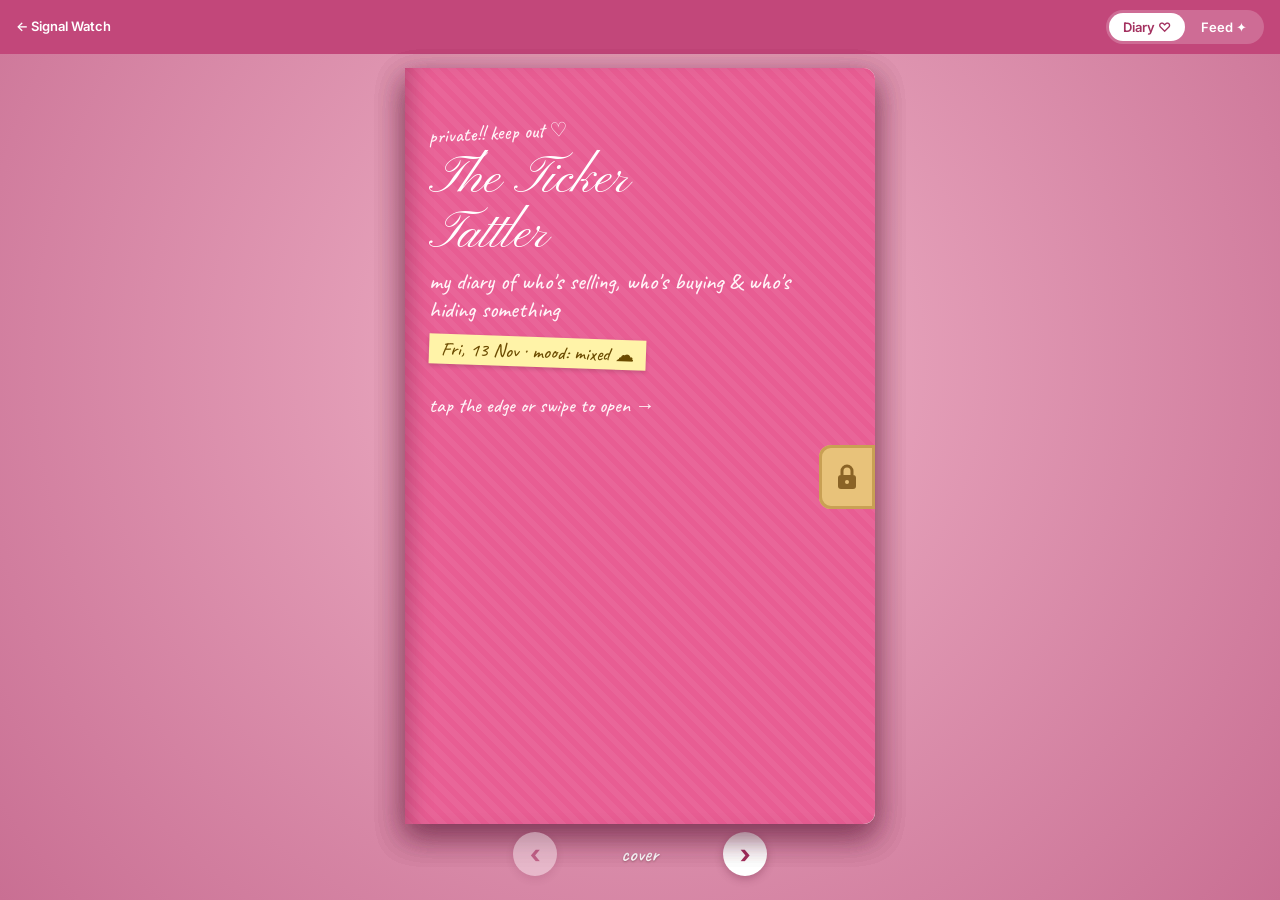
==== site/tattler/index.html @ 0bc77186 "Ticker Tattler: world news written plainly and respectfully Wars, conflicts and sanctions no longer " ====
<!doctype html>
<html lang="en">
<head>
<meta charset="utf-8">
<meta name="viewport" content="width=device-width, initial-scale=1">
<title>The Ticker Tattler</title>
<meta name="description" content="Market gossip from Signal Watch: insider trades, surprise moves and world news, built on real data.">
<link rel="preconnect" href="https://fonts.googleapis.com">
<link rel="preconnect" href="https://fonts.gstatic.com" crossorigin>
<link href="https://fonts.googleapis.com/css2?family=Caveat:wght@500;700&family=Pinyon+Script&family=Playfair+Display:ital,wght@0,600;0,800;1,500&family=Inter:wght@400;500;600;700&display=swap" rel="stylesheet">
<link rel="stylesheet" href="tattler.css">
</head>
<body class="diary">
<div class="page">
  <div class="bar">
    <a class="back" href="../">&larr; Signal Watch</a>
    <div class="look" role="group" aria-label="Choose a look">
      <button type="button" data-look="diary">Diary &#9825;</button>
      <button type="button" data-look="feed">Feed &#10022;</button>
    </div>
  </div>

<div class="stage" id="stage" aria-live="polite"><div class="book" id="book"></div></div>
<div class="measure" id="measure" aria-hidden="true"></div>
<div class="flow" id="flow">
  <section class="pg pg-cover">
  <header class="cover">
    <div class="lock d-only" aria-hidden="true"><svg width="24" height="28" viewBox="0 0 24 28"><rect x="3" y="12" width="18" height="14" rx="3" fill="#8a6326"/><path d="M7 12V8a5 5 0 0 1 10 0v4" fill="none" stroke="#8a6326" stroke-width="3"/><circle cx="12" cy="19" r="2" fill="#e8c27a"/></svg></div>
    <p class="kicker"><span class="d-only">private!! keep out &#9825;</span><span class="f-only" id="blast">Blast</span></p>
    <h1>The Ticker <br class="d-only">Tattler</h1>
    <p class="tag"><span class="d-only">my diary of who's selling, who's buying &amp; who's hiding something</span><span class="f-only">Who's selling, who's buying, and who's hiding something.</span></p>
    <p class="datesticker d-only" id="datesticker"></p>
    <p class="openhint d-only">tap the edge or swipe to open &rarr;</p>
  </header>
  </section>
  <section class="pg">
  <p class="loading" id="loading">Getting the gossip&hellip;</p>

  <section class="mood" id="mood" hidden></section>
  <article class="alert" id="alert" hidden></article>
  </section>
  <section class="pg">
  <h2><span class="d-only">Spotted &#9986;</span><span class="f-only">Spotted</span></h2>
  <p class="sub">Insider trades from SEC Form 4 filings</p>
  <div id="spotted" data-split></div>
  </section>
  <section class="pg">
  <h2><span class="d-only">My verdicts &#9825;</span><span class="f-only">Who's in, who's out</span></h2>
  <section class="inout" id="inout"></section>
  </section>
  <section class="pg">
  <h2><span class="d-only" id="worst-h">Worst night</span><span class="f-only">Worst night</span></h2>
  <section class="worst" id="worst"></section>
  <h2><span class="d-only">Best &amp; worst dressed &#10024;</span><span class="f-only">Best &amp; worst dressed</span></h2>
  <section class="dressed" id="dressed"></section>
  </section>
  <section class="pg">
  <h2><span class="d-only">World news &#127757;</span><span class="f-only">World news</span></h2>
  <div class="abroad" id="abroad" data-split></div>
  </section>
  <section class="pg pg-end">
  <footer>
    <p class="bye"><span class="d-only">lock it up, stay liquid &#9825;</span><span class="f-only">Until next time, stay liquid.</span></p>
    <p class="sig">&mdash; T.T.</p>
    <p class="fine">The gossip is for fun. The data is real and updates every 30 minutes in market hours. Insiders are named by role only, and nothing here says anyone broke the law. Not financial advice. <span id="updated"></span></p>
    <p class="fine"><a href="../">See the full data on Signal Watch</a></p>
  </footer>
  </section>
</div>
<nav class="pager d-only" aria-label="Diary pages"><button type="button" id="prev" aria-label="Previous page">&lsaquo;</button><span id="pnum"></span><button type="button" id="next" aria-label="Next page">&rsaquo;</button></nav>
</div>
<script src="book.js"></script>
<script src="tattler.js"></script>
</body>
</html>
---- site/tattler/tattler.css ----
/* The Ticker Tattler: two looks on one page. body.diary = pink scrapbook diary, body.feed = black and gold gossip feed. */
*{box-sizing:border-box}
html{-webkit-text-size-adjust:100%}
body{margin:0;font-family:Inter,system-ui,sans-serif;font-size:15px;line-height:1.5}
.page{max-width:560px;margin:0 auto;padding-bottom:36px;min-height:100vh;overflow-x:hidden}
.d-only,.f-only{display:none !important}
body.diary .d-only,body.feed .f-only{display:revert !important}
[hidden]{display:none !important}
p{margin:0}
.loading{text-align:center;padding:30px 16px}

/* top bar */
.bar{display:flex;justify-content:space-between;align-items:center;gap:12px;padding:10px 16px}
.back{font-size:13px;font-weight:600;text-decoration:none}
.look{display:flex;gap:2px;padding:3px;border-radius:999px}
.look button{border:0;border-radius:999px;padding:6px 14px;font:600 13px Inter,system-ui,sans-serif;cursor:pointer;background:none}

/* ============ FEED (black and gold) ============ */
body.feed{background:#000;color:#f3ece0}
body.feed .page{background:#0b0a0a}
body.feed a{color:#e9c46a}
body.feed a:hover{color:#f6dd9a}
body.feed .bar{border-bottom:1px solid #2c261c}
body.feed .look{background:#17130d;border:1px solid #3a3020}
body.feed .look button{color:#c9a54a}
body.feed .look button.on{background:#e9c46a;color:#0b0a0a}
body.feed .cover{padding:26px 22px 18px;text-align:center;border-bottom:1px solid #3a3020}
body.feed .kicker{font-size:11px;letter-spacing:.32em;text-transform:uppercase;color:#c9a54a}
body.feed h1{margin:6px 0 0;font:400 54px/1.05 'Pinyon Script',cursive;color:#e9c46a}
body.feed .tag{margin-top:8px;font:italic 500 15px 'Playfair Display',serif;color:#d9cfbf}
body.feed .mood{margin:18px 16px 0;padding:16px 18px;border-radius:18px;background:#17130d;border:1px solid #3a3020;display:flex;gap:14px;align-items:center}
body.feed .mood .lbl{font-size:11px;letter-spacing:.2em;text-transform:uppercase;color:#c9a54a}
body.feed .mood .big{margin-top:2px;font:600 20px 'Playfair Display',serif}
body.feed .mood .txt{margin-top:2px;font-size:13px;color:#cfc6b6}
body.feed .alert{margin:18px 16px 0;padding:18px;border-radius:18px;background:#2a0d14;border:2px solid #ff7aa2}
body.feed .alert .lbl{display:flex;align-items:center;gap:8px;font-size:12px;font-weight:700;letter-spacing:.24em;color:#ff7aa2}
body.feed .alert h3{margin:8px 0 6px;font:800 23px/1.2 'Playfair Display',serif}
body.feed .alert .txt{color:#f0dfe3}
body.feed .alert .btn{display:inline-block;margin-top:12px;padding:10px 16px;border-radius:999px;background:#ff7aa2;color:#2a0d14;font-weight:700;font-size:14px;text-decoration:none}
body.feed h2{margin:30px 22px 10px;font:400 40px/1.1 'Pinyon Script',cursive;color:#e9c46a}
body.feed .sub{margin:-6px 22px 10px;font-size:12px;color:#a99f8e}
body.feed .clip{display:flex;flex-direction:column;margin:0 16px 12px;padding:16px 18px;border-radius:16px;background:#141210;border:1px solid #2c261c}
body.feed .clip .meta{order:3;margin-top:10px;font-size:12px;color:#a99f8e}
body.feed .clip .lead{margin-bottom:6px}
body.feed .clip .sp{color:#ff7aa2}
body.feed .clip .note{color:#cfc6b6}
body.feed .tape,body.feed .badge{display:none}
body.feed .inout{margin:0 16px;display:grid;grid-template-columns:repeat(2,minmax(0,1fr));gap:10px}
body.feed .col{padding:14px;border-radius:16px}
body.feed .col.in{background:#10180f;border:1px solid #2d4a2a}
body.feed .col.out{background:#1c0f12;border:1px solid #4d2a31}
body.feed .col .lbl{margin-bottom:8px;font-size:12px;font-weight:700;letter-spacing:.2em}
body.feed .col.in .lbl{color:#8fd18a}
body.feed .col.out .lbl{color:#ff9fb2}
body.feed .col ul{list-style:none;margin:0;padding:0}
body.feed .col li{margin-bottom:6px;font:600 17px/1.3 'Playfair Display',serif}
body.feed .col .cap{margin-top:8px;font-size:12px}
body.feed .col.in .cap{color:#b8c9b4}
body.feed .col.out .cap{color:#d9b8bf}
body.feed .worst{margin:0 16px;padding:16px 18px;border-radius:16px;background:#141210;border:1px solid #2c261c;display:flex;gap:16px;align-items:center}
body.feed .polaroid{flex:none;width:110px;padding:0;border-radius:10px;overflow:hidden}
body.feed .polaroid figcaption{display:none}
body.feed .worst .big{font:600 18px/1.3 'Playfair Display',serif}
body.feed .worst .txt{margin-top:6px;font-size:13px;color:#cfc6b6}
body.feed .abroad .note2{margin:0 16px 12px;padding:16px 18px;border-radius:16px;background:#141210;border:1px solid #2c261c}
body.feed .note2 h3{margin:0 0 6px;font:600 18px/1.3 'Playfair Display',serif}
body.feed .note2 p{color:#cfc6b6}
body.feed .dressed{margin:0 16px;padding:4px 18px;border-radius:16px;background:#141210;border:1px solid #2c261c}
body.feed .dressed .row{display:flex;justify-content:space-between;gap:12px;padding:12px 0;border-bottom:1px solid #2c261c}
body.feed .dressed .row:last-child{border-bottom:0}
body.feed .up{color:#8fd18a}
body.feed .down{color:#ff9fb2}
body.feed footer{padding:34px 22px 10px;text-align:center}
body.feed .bye{font:400 30px 'Pinyon Script',cursive;color:#e9c46a}
body.feed .sig{margin-top:6px;font-size:12px;letter-spacing:.3em;color:#c9a54a}
body.feed .fine{margin-top:14px;font-size:11px;color:#8f8676}

/* ============ DIARY (pink scrapbook) ============ */
body.diary{background:#e9a9bf;color:#3b2230}
body.diary .page{background:#f7c6d6 radial-gradient(#f2adc4 1.2px,transparent 1.4px) 0 0/14px 14px}
body.diary a{color:#a3305f}
body.diary .bar{background:#c2477a}
body.diary .back{color:#fff}
body.diary .look{background:rgba(255,255,255,.2)}
body.diary .look button{color:#fff}
body.diary .look button.on{background:#fff;color:#a3305f}
body.diary .cover{position:relative;padding:30px 82px 30px 24px;background:#e85d93;border-bottom:6px solid #c2477a;box-shadow:inset 0 -10px 30px rgba(0,0,0,.12)}
body.diary .lock{position:absolute;right:0;top:64px;width:56px;height:64px;background:#e8c27a;border-radius:12px 0 0 12px;box-shadow:inset 0 0 0 3px #c9a054;align-items:center;justify-content:center}
body.diary .lock:not([hidden]){display:flex !important}
body.diary .kicker{font:500 20px Caveat,cursive;color:#fff3f7;transform:rotate(-3deg);transform-origin:left}
body.diary h1{margin:4px 0 0;font:400 52px/1.05 'Pinyon Script',cursive;color:#fff}
body.diary .tag{margin-top:6px;font:500 23px/1.2 Caveat,cursive;color:#fff3f7}
body.diary .datesticker{margin-top:14px;display:inline-block !important;padding:3px 12px;background:#fff3a8;color:#6b4b00;font:500 19px Caveat,cursive;transform:rotate(2deg);box-shadow:0 2px 4px rgba(0,0,0,.15)}
body.diary .loading{font:500 22px Caveat,cursive}
body.diary .mood{position:relative;margin:22px 16px 0;padding:20px 20px 18px 46px;background:#fffaf4 repeating-linear-gradient(#fffaf4 0 29px,#cfe3f5 29px 30px);border-radius:4px;box-shadow:0 4px 12px rgba(120,40,70,.18);font:500 22px/30px Caveat,cursive}
body.diary .mood::before{content:"";position:absolute;left:32px;top:0;bottom:0;width:2px;background:#f39bb8}
body.diary .mood .dear{font-size:26px;font-weight:700;color:#c2477a}
body.diary .mood .hl{color:#c2477a}
body.diary .alert{position:relative;margin:30px 22px 0 18px;padding:22px 18px 16px;background:#fff;transform:rotate(1deg);box-shadow:0 5px 12px rgba(80,20,40,.2);font-family:Georgia,serif}
body.diary .alert .lbl{position:absolute;top:-14px;right:14px;padding:2px 10px;border:3px solid #d1203f;color:#d1203f;background:#fff;font:700 16px/1.2 Inter,sans-serif;letter-spacing:.18em;transform:rotate(6deg)}
body.diary .alert .lbl svg{display:none}
body.diary .alert h3{margin:0 0 6px;font:700 20px/1.25 Georgia,serif}
body.diary .alert .txt{font-size:15px;line-height:1.45}
body.diary .alert .btn{display:inline-block;margin-top:10px;font:700 21px Caveat,cursive;color:#c2477a}
body.diary h2{margin:38px 22px 8px;font:700 38px/1.1 Caveat,cursive;color:#a3305f;transform:rotate(-1.5deg);transform-origin:left}
body.diary .sub{margin:-4px 22px 16px;font:500 19px Caveat,cursive;color:#7a4a5e}
body.diary .clip{position:relative;margin:0 24px 28px 18px;padding:18px 18px 14px;background:#fff;box-shadow:0 5px 12px rgba(80,20,40,.2);font-family:Georgia,serif;transform:rotate(-1.4deg)}
body.diary .clip:nth-child(2n){margin:0 16px 28px 28px;background:#fffbe6;transform:rotate(1.3deg)}
body.diary .clip:nth-child(3n){transform:rotate(-.6deg)}
body.diary .tape{position:absolute;top:-12px;left:38%;width:84px;height:24px;background:rgba(255,226,140,.75);transform:rotate(-4deg)}
body.diary .clip:nth-child(2n) .tape{left:auto;right:22px;background:rgba(170,220,240,.8);transform:rotate(6deg)}
body.diary .clip:nth-child(3n) .tape{left:18px;background:rgba(255,170,200,.75);transform:rotate(-8deg)}
body.diary .clip .meta{margin-bottom:6px;font:11px Inter,sans-serif;letter-spacing:.2em;color:#999;text-transform:uppercase}
body.diary .clip .meta a{letter-spacing:.05em;text-transform:none}
body.diary .clip .lead{font-size:16px;line-height:1.4}
body.diary .clip .sp{display:none}
body.diary .clip .note{margin-top:10px;font:500 21px/1.15 Caveat,cursive;color:#c2477a}
body.diary .badge{position:absolute;right:-12px;bottom:-16px;width:60px;height:60px;border-radius:50%;background:#ffd84d;display:flex;align-items:center;justify-content:center;transform:rotate(12deg);font:700 17px/1 Caveat,cursive;color:#6b4b00;text-align:center;box-shadow:0 3px 6px rgba(0,0,0,.2)}
body.diary .inout{margin:0 16px;padding:18px 18px 10px;background:#fffaf4;border-radius:4px;box-shadow:0 4px 12px rgba(120,40,70,.18)}
body.diary .col .lbl{margin-bottom:8px;font:700 24px Caveat,cursive}
body.diary .col.in .lbl{color:#2f7a3a}
body.diary .col.out .lbl{color:#b0284f}
body.diary .col ul{list-style:none;margin:0 0 16px;padding:0;display:flex;flex-wrap:wrap;gap:10px}
body.diary .col li{padding:5px 12px;border-radius:999px;font:500 21px/1.2 Caveat,cursive;transform:rotate(-1.5deg)}
body.diary .col li:nth-child(2n){transform:rotate(1.5deg)}
body.diary .col.in li{background:#d9f2d2}
body.diary .col.out li{background:#ffd5df;text-decoration:line-through;text-decoration-color:#b0284f}
body.diary .col .cap{display:none}
body.diary .inout::after{content:"(based on the 1-month pullback rule, not my feelings)";display:block;margin-bottom:6px;font:500 18px Caveat,cursive;color:#7a4a5e}
body.diary .worst{position:relative;margin:0 16px;padding:20px 18px 22px;background:#fff;border-radius:4px;box-shadow:0 4px 12px rgba(120,40,70,.18);display:flex;gap:14px;align-items:flex-start}
body.diary .polaroid{flex:none;width:112px;margin:0;padding:8px 8px 4px;background:#fff;box-shadow:0 3px 8px rgba(0,0,0,.2);transform:rotate(-4deg)}
body.diary .polaroid figcaption{margin-top:2px;font:500 16px Caveat,cursive;text-align:center}
body.diary .worst .big{font:500 23px/1.2 Caveat,cursive}
body.diary .worst .txt{margin-top:8px;font:500 20px/1.2 Caveat,cursive;color:#7a4a5e}
body.diary .worst::after{content:"";position:absolute;right:12px;bottom:-14px;width:40px;height:40px;background:url("data:image/svg+xml,%3Csvg xmlns='http://www.w3.org/2000/svg' viewBox='0 0 24 24'%3E%3Cpath d='M12 21s-7-4.4-9.3-9A5.3 5.3 0 0 1 12 6a5.3 5.3 0 0 1 9.3 6c-2.3 4.6-9.3 9-9.3 9z' fill='%23ff7aa2' stroke='%23c2477a' stroke-width='1.2'/%3E%3Cpath d='M12 7l-1.5 4 2.5 1.5-2 4' fill='none' stroke='%23fff' stroke-width='1.4'/%3E%3C/svg%3E") center/contain no-repeat}
body.diary .abroad{margin:0 16px;display:grid;grid-template-columns:repeat(2,minmax(0,1fr));gap:14px}
body.diary .note2{padding:14px;background:#fff3a8;box-shadow:0 4px 8px rgba(0,0,0,.15);font:500 19px/1.2 Caveat,cursive;transform:rotate(-2deg)}
body.diary .note2:nth-child(2n){background:#c9ecff;transform:rotate(2deg)}
body.diary .note2:nth-child(3n){background:#ffd5e4;transform:rotate(1deg)}
body.diary .note2 h3{margin:0 0 4px;font:700 21px/1.15 Caveat,cursive;color:#a3305f}
body.diary .dressed{margin:0 16px;padding:8px 18px;background:#fffaf4 repeating-linear-gradient(#fffaf4 0 39px,#cfe3f5 39px 40px);border-radius:4px;box-shadow:0 4px 12px rgba(120,40,70,.18);font:500 21px/40px Caveat,cursive}
body.diary .dressed .row{display:flex;justify-content:space-between;gap:12px}
body.diary .up{color:#2f7a3a}
body.diary .down{color:#b0284f}
body.diary footer{margin:46px 22px 0;text-align:center}
body.diary .bye{font:700 30px Caveat,cursive;color:#a3305f;transform:rotate(-2deg)}
body.diary .sig{margin-top:2px;font:500 22px Caveat,cursive;color:#a3305f}
body.diary .fine{margin-top:14px;font-size:11px;color:#7a4a5e}

@media (min-width:600px){
  body.feed .page{border-left:1px solid #2c261c;border-right:1px solid #2c261c}
  body.diary .page{box-shadow:0 0 40px rgba(120,40,70,.25)}
}
@media (max-width:360px){
  body.diary .abroad{grid-template-columns:1fr}
  body.feed h1,body.diary h1{font-size:44px}
}

/* ============ DIARY BOOK (page turning) ============ */
.stage{display:none}
body.feed .pager{display:none !important}
body.diary{overflow:hidden;background:#d98aa8 radial-gradient(circle at 50% 40%,#f0b3c8,#c96f93)}
body.diary .page{max-width:none;min-height:0;height:100vh;height:100svh;padding:0;display:flex;flex-direction:column;background:none;box-shadow:none}
body.diary .flow{display:none}
body.diary .stage{display:block;position:relative;flex:none;width:var(--pw);height:var(--ph);margin:14px auto 0;overflow:hidden;border-radius:4px 14px 14px 4px;box-shadow:0 18px 40px rgba(90,20,50,.35)}
body.diary.spread .stage{width:calc(var(--pw) * 2);overflow:visible;border-radius:6px;box-shadow:none}
body.diary .book{position:absolute;top:0;left:calc(var(--pw) * -1);width:calc(var(--pw) * 2);height:100%;perspective:2400px}
body.diary.spread .book{left:0}
body.diary.spread:not(.book-open) .book{transform:translateX(calc(var(--pw) * -.5));transition:transform .8s}
body.diary.spread.book-open .book{transform:none;transition:transform .8s}
body.diary .leaf{position:absolute;top:0;left:50%;width:50%;height:100%;transform-origin:left center;transform-style:preserve-3d;transition:transform .8s cubic-bezier(.33,.08,.2,1)}
body.diary .leaf.flipped{transform:rotateY(-180deg)}
body.diary .face{position:absolute;inset:0;overflow:hidden;-webkit-backface-visibility:hidden;backface-visibility:hidden;background:#f7c6d6 radial-gradient(#f2adc4 1.2px,transparent 1.4px) 0 0/14px 14px;scrollbar-width:thin}
body.diary .face.f-front{border-radius:0 12px 12px 0;box-shadow:inset 18px 0 22px -14px rgba(90,20,50,.35)}
body.diary .face.f-back{transform:rotateY(180deg);border-radius:12px 0 0 12px;box-shadow:inset -18px 0 22px -14px rgba(90,20,50,.35)}
body.diary.spread .face{box-shadow:inset 18px 0 22px -14px rgba(90,20,50,.35),0 12px 30px rgba(90,20,50,.25)}
body.diary.spread .face.f-back{box-shadow:inset -18px 0 22px -14px rgba(90,20,50,.35),0 12px 30px rgba(90,20,50,.25)}
body.diary .face.blank,body.diary .face.cover-face{background:#e85d93 repeating-linear-gradient(45deg,rgba(255,255,255,.05) 0 6px,transparent 6px 12px)}
body.diary .leaf.turning .face{box-shadow:0 0 30px rgba(60,10,30,.35)}
body.diary .face.f-front::after{content:"";position:absolute;right:0;bottom:0;width:34px;height:34px;background:linear-gradient(135deg,transparent 50%,rgba(0,0,0,.08) 50%,#fff 62%,#f3d3df);border-top-left-radius:6px;pointer-events:none}
body.diary .face.cover-face::after,body.diary .face.blank::after{display:none}
body.diary .pg{position:relative;min-height:100%;padding-bottom:44px}
body.diary .pgnum{position:absolute;bottom:10px;left:0;right:0;text-align:center;font:500 18px Caveat,cursive;color:#a3305f;pointer-events:none}
body.diary .pg-cover{display:flex;flex-direction:column}
body.diary .pg-cover .cover{flex:1;border-bottom:0;box-shadow:none;background:none;padding-top:56px}
body.diary .pg-cover .lock{top:auto;bottom:38%}
body.diary .openhint{margin-top:26px;font:500 20px Caveat,cursive;color:#fff3f7;animation:nudge 1.6s ease-in-out infinite}
@keyframes nudge{50%{transform:translateX(6px)}}
body.diary .pg-end{display:flex;align-items:center}
body.diary .pg-end footer{margin:0 22px;width:100%}
body.diary .pager{display:flex !important;align-items:center;justify-content:center;gap:18px;padding:8px 0 10px}
body.diary .pager span{min-width:130px;text-align:center;font:600 21px Caveat,cursive;color:#fff;text-shadow:0 1px 2px rgba(90,20,50,.4)}
body.diary .pager button{width:44px;height:44px;border-radius:50%;border:0;background:#fff;color:#a3305f;font:700 26px/1 Inter,sans-serif;cursor:pointer;box-shadow:0 3px 8px rgba(90,20,50,.3)}
body.diary .pager button:disabled{opacity:.4;cursor:default}
body.diary .mood{margin-top:26px}
@media (prefers-reduced-motion:reduce){body.diary .leaf,body.diary .book{transition:none !important}body.diary .openhint{animation:none}}

/* ============ company logos ============ */
.lg{display:inline-block;width:20px;height:20px;border-radius:5px;object-fit:contain;vertical-align:-4px;background:#fff}
.lg-txt{display:inline-flex;align-items:center;justify-content:center;font:700 8px Inter,sans-serif;color:#a3305f;overflow:hidden}
.stick{position:absolute;width:52px;height:52px;padding:8px;border-radius:14px;background:#fff;box-shadow:0 3px 8px rgba(0,0,0,.22);z-index:2}
.stick .lg{width:100%;height:100%;border-radius:0}
.stick .lg-txt{font-size:11px}
body.feed .stick{position:static;display:inline-block;width:auto;height:auto;padding:0;box-shadow:none;background:none;vertical-align:middle;margin-right:6px}
body.feed .stick .lg{width:22px;height:22px;border-radius:6px}
body.diary .clip .stick{top:-18px;right:-10px;transform:rotate(8deg)}
body.diary .clip:nth-child(2n) .stick{right:auto;left:-12px;transform:rotate(-7deg)}
body.diary .clip .tape{z-index:3}
body.diary .alert .stick{top:-20px;left:-10px;transform:rotate(-8deg)}
body.diary .alert h3{margin-top:10px}
body.feed .clip .stick{display:none}
body.diary .polaroid{position:relative}
body.diary .polaroid .stick{width:46px;height:46px;padding:6px;right:-14px;top:-16px;transform:rotate(10deg)}
body.feed .polaroid .stick{display:none}
.col li .lg,.dressed .lg,.note2 .lg{width:18px;height:18px;margin-right:5px;vertical-align:-3px}
.note2 .logos{margin-top:8px;display:flex;gap:6px}
.note2 .logos .lg{width:24px;height:24px;margin:0;box-shadow:0 1px 3px rgba(0,0,0,.2)}
body.diary .clip .meta .lg,body.diary .clip .meta .lg-txt{display:none}
body.feed .pgnum{display:none}
.measure{display:none}
body.diary .measure{display:block;position:absolute;left:-9999px;top:0;width:var(--pw);height:var(--ph);visibility:hidden;pointer-events:none}
body.diary .measure .pg{min-height:0}
body.diary .cont{margin:16px 22px 22px;font:500 20px Caveat,cursive;color:#7a4a5e}
body.diary:not(.spread) .abroad{grid-template-columns:1fr}
.note2 .tickers{margin-top:8px;display:flex;gap:6px;flex-wrap:wrap}
.note2 .tickers span{padding:1px 8px;border-radius:999px;font:700 11px Inter,sans-serif;letter-spacing:.06em}
body.diary .note2 .tickers span{background:rgba(255,255,255,.7);color:#7a4a5e}
body.feed .note2 .tickers span{background:#241f18;color:#c9a54a}
body.diary .note2,body.diary .note2:nth-child(2n),body.diary .note2:nth-child(3n){background:#fffaf4;transform:none}
body.diary .note2 h3{color:#3b2230}
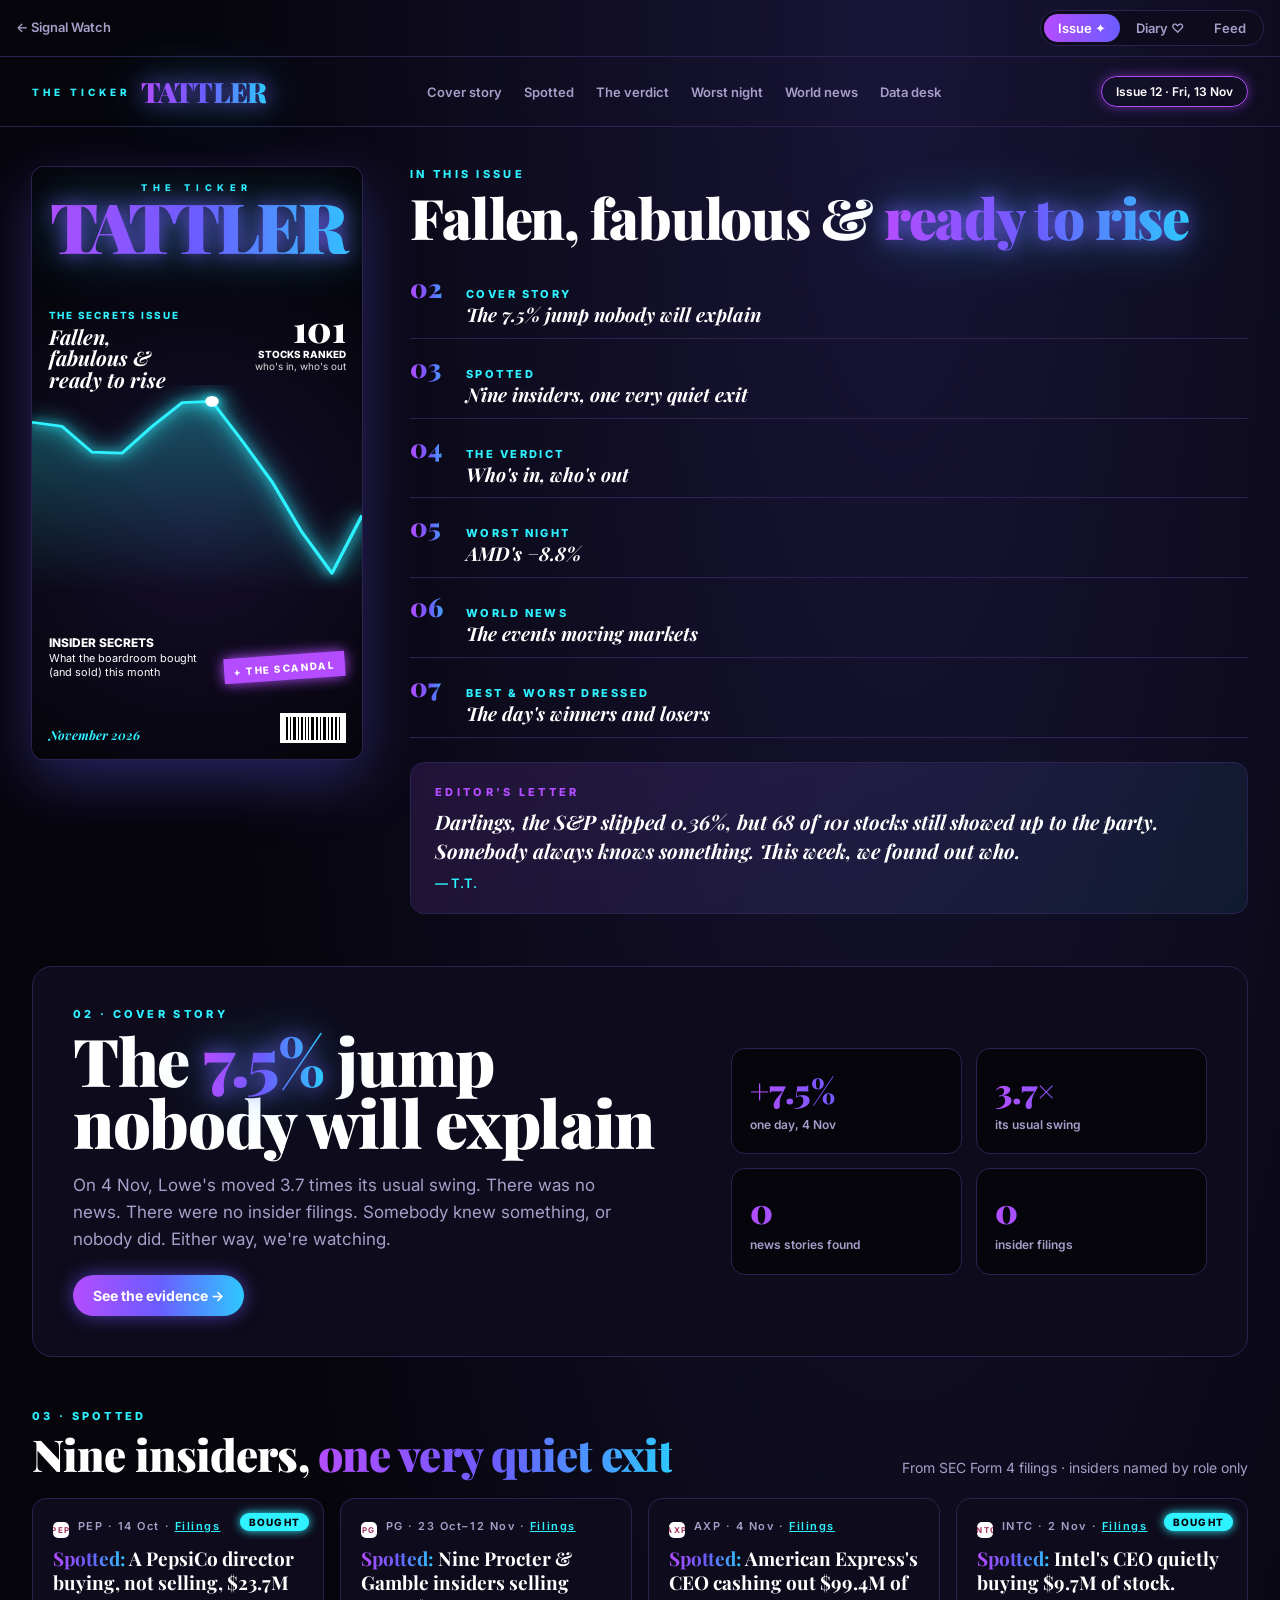
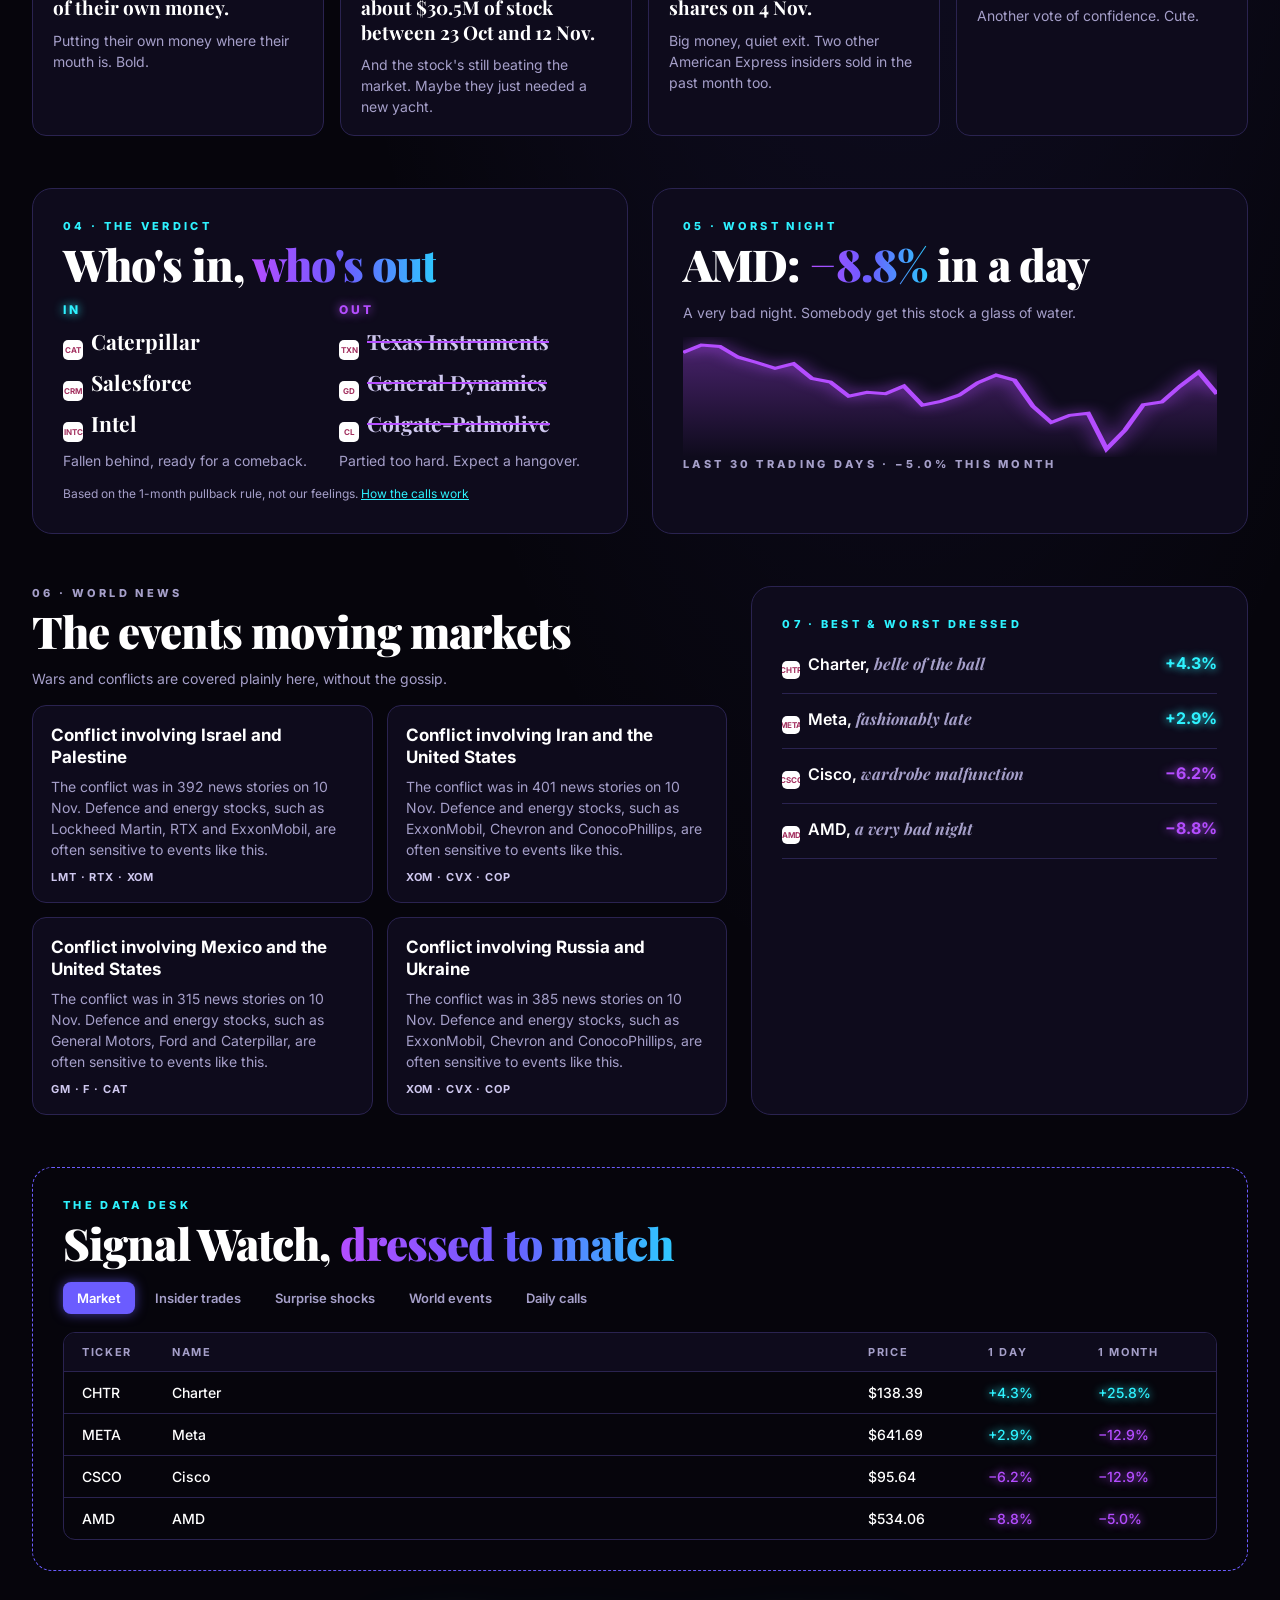
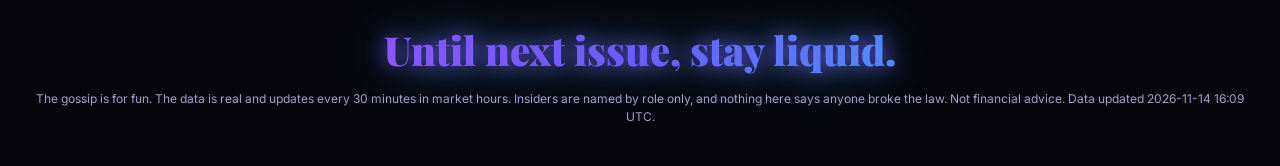
==== commit 337f79e9: "Neon magazine look: Tattler issue edition and matching main site Co-Authored-By: Claude Opus 5.5 <no" ====
--- a/site/tattler/index.html
+++ b/site/tattler/index.html
@@ -7,7 +7,7 @@
 <meta name="description" content="Market gossip from Signal Watch: insider trades, surprise moves and world news, built on real data.">
 <link rel="preconnect" href="https://fonts.googleapis.com">
 <link rel="preconnect" href="https://fonts.gstatic.com" crossorigin>
-<link href="https://fonts.googleapis.com/css2?family=Caveat:wght@500;700&family=Pinyon+Script&family=Playfair+Display:ital,wght@0,600;0,800;1,500&family=Inter:wght@400;500;600;700&display=swap" rel="stylesheet">
+<link href="https://fonts.googleapis.com/css2?family=Caveat:wght@500;700&family=Pinyon+Script&family=Playfair+Display:ital,wght@0,600;0,700;0,800;0,900;1,500;1,700&family=Inter:wght@400;500;600;700;800&display=swap" rel="stylesheet">
 <link rel="stylesheet" href="tattler.css">
 </head>
 <body class="diary">
@@ -15,11 +15,13 @@
   <div class="bar">
     <a class="back" href="../">&larr; Signal Watch</a>
     <div class="look" role="group" aria-label="Choose a look">
+      <button type="button" data-look="issue">Issue &#10022;</button>
       <button type="button" data-look="diary">Diary &#9825;</button>
-      <button type="button" data-look="feed">Feed &#10022;</button>
+      <button type="button" data-look="feed">Feed</button>
     </div>
   </div>
 
+<main class="issue" id="issue" aria-live="polite"></main>
 <div class="stage" id="stage" aria-live="polite"><div class="book" id="book"></div></div>
 <div class="measure" id="measure" aria-hidden="true"></div>
 <div class="flow" id="flow">
@@ -69,6 +71,7 @@
 </div>
 <nav class="pager d-only" aria-label="Diary pages"><button type="button" id="prev" aria-label="Previous page">&lsaquo;</button><span id="pnum"></span><button type="button" id="next" aria-label="Next page">&rsaquo;</button></nav>
 </div>
+<script src="issue.js"></script>
 <script src="book.js"></script>
 <script src="tattler.js"></script>
 </body>
--- a/site/tattler/tattler.css
+++ b/site/tattler/tattler.css
@@ -228,3 +228,116 @@
 body.feed .note2 .tickers span{background:#241f18;color:#c9a54a}
 body.diary .note2,body.diary .note2:nth-child(2n),body.diary .note2:nth-child(3n){background:#fffaf4;transform:none}
 body.diary .note2 h3{color:#3b2230}
+
+/* ============ ISSUE (neon magazine, default look) ============ */
+main.issue{display:none}
+body.issue{--ink:#06050c;--card:#0e0b1c;--line:#2a2350;--mute:#a59fc9;--p:#b44dff;--b:#6b5cff;--c:#2ef2ff;background:var(--ink);color:#fff}
+body.issue .page{max-width:none;padding:0;background:var(--ink) radial-gradient(ellipse at 70% 0%,rgba(107,92,255,.18),transparent 55%) no-repeat}
+body.issue .flow,body.issue .stage,body.issue .pager{display:none !important}
+body.issue main.issue{display:block;max-width:1280px;margin:0 auto;padding:0 0 20px}
+body.issue .bar{max-width:1280px;margin:0 auto;border-bottom:1px solid var(--line)}
+body.issue .back{color:var(--mute)}
+body.issue .look{background:var(--card);border:1px solid var(--line)}
+body.issue .look button{color:var(--mute)}
+body.issue .look button.on{background:linear-gradient(90deg,var(--p),var(--b));color:#fff}
+.issue .gt{background:linear-gradient(90deg,#b44dff,#6b5cff 50%,#2ec8ff);-webkit-background-clip:text;background-clip:text;color:transparent}
+.issue .glow{filter:drop-shadow(0 0 10px rgba(120,90,255,.85)) drop-shadow(0 0 24px rgba(46,200,255,.4))}
+.issue .neon-c{filter:drop-shadow(0 0 6px #2ef2ff) drop-shadow(0 0 14px #2ef2ff)}
+.issue .neon-p{filter:drop-shadow(0 0 6px #b44dff)}
+.issue a{color:var(--c)}
+.issue h1,.issue h2{font-family:'Playfair Display',Georgia,serif;font-weight:900;letter-spacing:-.02em;margin:0}
+.issue h2{font-size:clamp(28px,4vw,44px);line-height:1.05}
+.issue .kick{margin:0 0 8px;font:800 11px Inter,sans-serif;letter-spacing:.3em;color:var(--c)}
+.issue .k-p{color:var(--p)}.issue .k-m{color:var(--mute)}
+.issue .note{margin:0;color:var(--mute);font-size:14px;line-height:1.5}
+.issue .small{font-size:12px;margin-top:14px}
+.issue .pos{color:var(--c);text-shadow:0 0 8px var(--c)}.issue .neg{color:var(--p);text-shadow:0 0 8px var(--p)}
+.issue .lg{background:#fff}
+/* masthead bar */
+.mast{display:flex;align-items:center;justify-content:space-between;gap:16px;padding:16px 32px;border-bottom:1px solid var(--line)}
+.mast-logo{text-decoration:none;font:900 28px 'Playfair Display',serif;letter-spacing:-.03em;display:flex;align-items:center;gap:10px}
+.mast-kick{font:800 10px Inter,sans-serif;letter-spacing:.4em;color:var(--c)}
+.mast-nav{display:flex;gap:22px;font:600 13px Inter,sans-serif}
+.mast-nav a{color:var(--mute);text-decoration:none}.mast-nav a:hover{color:#fff}
+.pill{padding:7px 14px;border-radius:999px;border:1px solid var(--p);font:600 12px Inter,sans-serif;box-shadow:0 0 12px rgba(180,77,255,.5);white-space:nowrap}
+/* hero */
+.hero{display:grid;grid-template-columns:minmax(260px,330px) 1fr;gap:48px;padding:40px 32px 32px;align-items:start}
+.cover{position:relative;aspect-ratio:390/700;container-type:inline-size;border-radius:12px;overflow:hidden;background:radial-gradient(circle at 50% 60%,#160f2e 0%,#06050c 70%);box-shadow:0 0 0 1px var(--line),0 20px 60px rgba(107,92,255,.35)}
+.cover p{margin:0}
+.c-kick{position:absolute;top:4.6cqw;left:0;right:0;text-align:center;font:800 2.8cqw Inter,sans-serif;letter-spacing:.6em;color:var(--c)}
+.c-mast{position:absolute;top:9cqw;left:0;right:0;text-align:center;font:900 21cqw/.82 'Playfair Display',serif;letter-spacing:-.05em}
+.c-chart{position:absolute;left:0;top:66cqw;width:100%;height:62cqw}
+.c-story{position:absolute;left:5cqw;top:43cqw;width:42cqw}
+.c-k{font:800 3cqw Inter,sans-serif;letter-spacing:.18em;color:var(--c)}
+.c-h{margin-top:1.5cqw !important;font:700 italic 6.2cqw/1.05 'Playfair Display',serif}
+.c-num{position:absolute;right:5cqw;top:44cqw;text-align:right;display:flex;flex-direction:column}
+.c-num b{font:900 11cqw/.9 'Playfair Display',serif}.c-num span{font:800 3cqw Inter,sans-serif;margin-top:1cqw}.c-num small{font:400 3cqw Inter,sans-serif;color:#ddd}
+.c-low{position:absolute;left:5cqw;right:5cqw;bottom:24cqw;display:flex;justify-content:space-between;align-items:flex-end;gap:3cqw}
+.c-low p{font:400 3.3cqw/1.35 Inter,sans-serif;max-width:52cqw}.c-low b{font-weight:800;font-size:3.6cqw}
+.c-tag{padding:2cqw 3cqw;background:#b44dff;color:#fff;font:800 3cqw Inter,sans-serif;letter-spacing:.15em;transform:rotate(-4deg);box-shadow:0 0 14px #b44dff;white-space:nowrap}
+.c-foot{position:absolute;left:5cqw;right:5cqw;bottom:5cqw;display:flex;justify-content:space-between;align-items:flex-end}
+.c-foot i{font:700 italic 3.8cqw 'Playfair Display',serif;color:var(--c)}
+.barcode{display:flex;gap:2px;padding:1.3cqw 1.8cqw .8cqw;background:#fff;height:9cqw}.barcode i{display:block;background:#000}
+.hero-side h1{font-size:clamp(34px,4.6vw,56px);line-height:1;margin:6px 0 14px}
+.toc{list-style:none;margin:0;padding:0}
+.toc a{display:flex;gap:16px;align-items:baseline;padding:11px 0;border-bottom:1px solid var(--line);text-decoration:none;color:#fff}
+.toc a:hover i{color:var(--c)}
+.toc .n{font:900 26px 'Playfair Display',serif;min-width:40px}
+.toc b{display:block;font:800 11px Inter,sans-serif;letter-spacing:.22em;color:var(--c)}
+.toc i{display:block;margin-top:2px;font:700 italic 19px/1.25 'Playfair Display',serif}
+.letter{margin-top:24px;padding:22px 24px;border-radius:14px;background:linear-gradient(135deg,rgba(180,77,255,.14),rgba(46,200,255,.08));border:1px solid var(--line)}
+.lt{margin:0;font:700 italic 20px/1.45 'Playfair Display',serif}.sig{margin:10px 0 0;font:600 13px Inter,sans-serif;color:var(--c)}
+/* sections */
+.panel{padding:30px;border-radius:20px;background:var(--card);border:1px solid var(--line)}
+.issue>.panel{margin:20px 32px 0}
+.story{display:grid;grid-template-columns:1.3fr 1fr;gap:40px;align-items:center;padding:40px}
+.huge{font-size:clamp(40px,5.4vw,66px) !important;line-height:.95 !important}
+.body{margin:18px 0 0;font-size:17px;line-height:1.6;color:var(--mute);max-width:560px}
+.btn{display:inline-block;margin-top:22px;padding:12px 20px;border-radius:999px;background:linear-gradient(90deg,#b44dff,#6b5cff 50%,#2ec8ff);color:#fff !important;font:700 14px Inter,sans-serif;text-decoration:none;box-shadow:0 0 18px rgba(107,92,255,.6)}
+.stats{display:grid;grid-template-columns:1fr 1fr;gap:14px}
+.stats div{padding:18px;border-radius:14px;background:var(--ink);border:1px solid var(--line)}
+.stats b{display:block;font:900 34px 'Playfair Display',serif}.stats span{font:600 12px Inter,sans-serif;color:var(--mute)}
+.sec{padding:52px 32px 0}
+.sec-head{display:flex;justify-content:space-between;align-items:flex-end;gap:20px;margin-bottom:20px}
+.clips{display:grid;grid-template-columns:repeat(auto-fit,minmax(240px,1fr));gap:16px}
+.clip-i{position:relative;padding:20px 20px 18px;border-radius:14px;background:var(--card);border:1px solid var(--line)}
+.clip-i .meta{margin:0 0 8px;font:600 11px Inter,sans-serif;letter-spacing:.14em;color:var(--mute)}
+.clip-i .meta .lg{width:16px;height:16px;vertical-align:-3px;margin-right:4px}
+.clip-i .lead{margin:0;font:700 19px/1.3 'Playfair Display',serif}
+.clip-i .note{margin-top:10px}
+.bought{position:absolute;top:14px;right:14px;padding:3px 9px;border-radius:999px;background:var(--c);color:var(--ink);font:800 10px Inter,sans-serif;letter-spacing:.12em;box-shadow:0 0 10px var(--c)}
+.two{display:grid;grid-template-columns:1fr 1fr;gap:24px}
+.wide-left{grid-template-columns:1.4fr 1fr}
+.two h2{margin-bottom:14px}
+.io{display:grid;grid-template-columns:1fr 1fr;gap:18px}
+.io-l{margin:0 0 10px;font:800 12px Inter,sans-serif;letter-spacing:.25em}.io-l.in{color:var(--c);text-shadow:0 0 10px var(--c)}.io-l.out{color:var(--p);text-shadow:0 0 10px var(--p)}
+.io-n{margin:0 0 8px;font:700 21px 'Playfair Display',serif}.io-n .lg{width:20px;height:20px;margin-right:8px;vertical-align:-3px}
+.io-n.x{color:#cfc8ef;text-decoration:line-through;text-decoration-color:var(--p)}
+.wchart{display:block;width:100%;height:120px;margin-top:14px}
+.world{display:grid;grid-template-columns:1fr 1fr;gap:14px;margin-top:16px}
+.wcard{padding:18px;border-radius:14px;background:var(--card);border:1px solid var(--line)}
+.wh{margin:0 0 8px;font:700 17px/1.3 Inter,sans-serif}.wt{margin:10px 0 0;font:700 11px Inter,sans-serif;letter-spacing:.08em;color:#cfc8ef}
+.drow{display:flex;justify-content:space-between;gap:12px;padding:14px 0;border-bottom:1px solid var(--line);font:600 16px Inter,sans-serif}
+.drow i{font:700 italic 16px 'Playfair Display',serif;color:var(--mute)}.drow .lg{width:18px;height:18px;margin-right:8px;vertical-align:-3px}
+.desk{margin:52px 32px 0;padding:30px;border-radius:20px;border:1px dashed var(--b)}
+.desk-head{display:flex;justify-content:space-between;align-items:center;gap:16px;flex-wrap:wrap;margin-bottom:18px}
+.desk-tabs{display:flex;gap:6px;flex-wrap:wrap}
+.desk-tabs a{padding:8px 14px;border-radius:8px;color:var(--mute);text-decoration:none;font:600 13px Inter,sans-serif}
+.desk-tabs a:first-child,.desk-tabs a:hover{background:var(--b);color:#fff;box-shadow:0 0 12px rgba(107,92,255,.6)}
+.dtable{border-radius:12px;overflow:hidden;border:1px solid var(--line)}
+.dr{display:grid;grid-template-columns:80px 1fr 110px 100px 100px;gap:10px;padding:12px 18px;font:500 14px Inter,sans-serif;border-top:1px solid var(--line)}
+.dh{border-top:0;background:var(--card);font:700 11px Inter,sans-serif;letter-spacing:.15em;color:var(--mute)}
+.ifoot{padding:52px 32px 20px;text-align:center}
+.bye{margin:0;font:900 clamp(28px,4vw,40px) 'Playfair Display',serif}
+@media (max-width:860px){
+  .mast{padding:12px 16px}.mast-nav{display:none}.mast-logo{font-size:24px}.mast-kick{display:none}
+  .hero{grid-template-columns:1fr;gap:28px;padding:20px 16px 0}
+  .cover{width:100%;max-width:360px;margin:0 auto}
+  .issue>.panel{margin:24px 16px 0}
+  .story{grid-template-columns:1fr;gap:24px;padding:24px 20px}
+  .sec{padding:36px 16px 0}.sec-head{flex-direction:column;align-items:flex-start}
+  .two,.wide-left,.world{grid-template-columns:1fr}
+  .panel{padding:22px 20px}
+  .desk{margin:36px 16px 0;padding:20px 16px}
+  .dr{grid-template-columns:52px 1fr 70px 64px;font-size:13px;padding:10px 12px}.dr span:nth-child(3){display:none}
+}
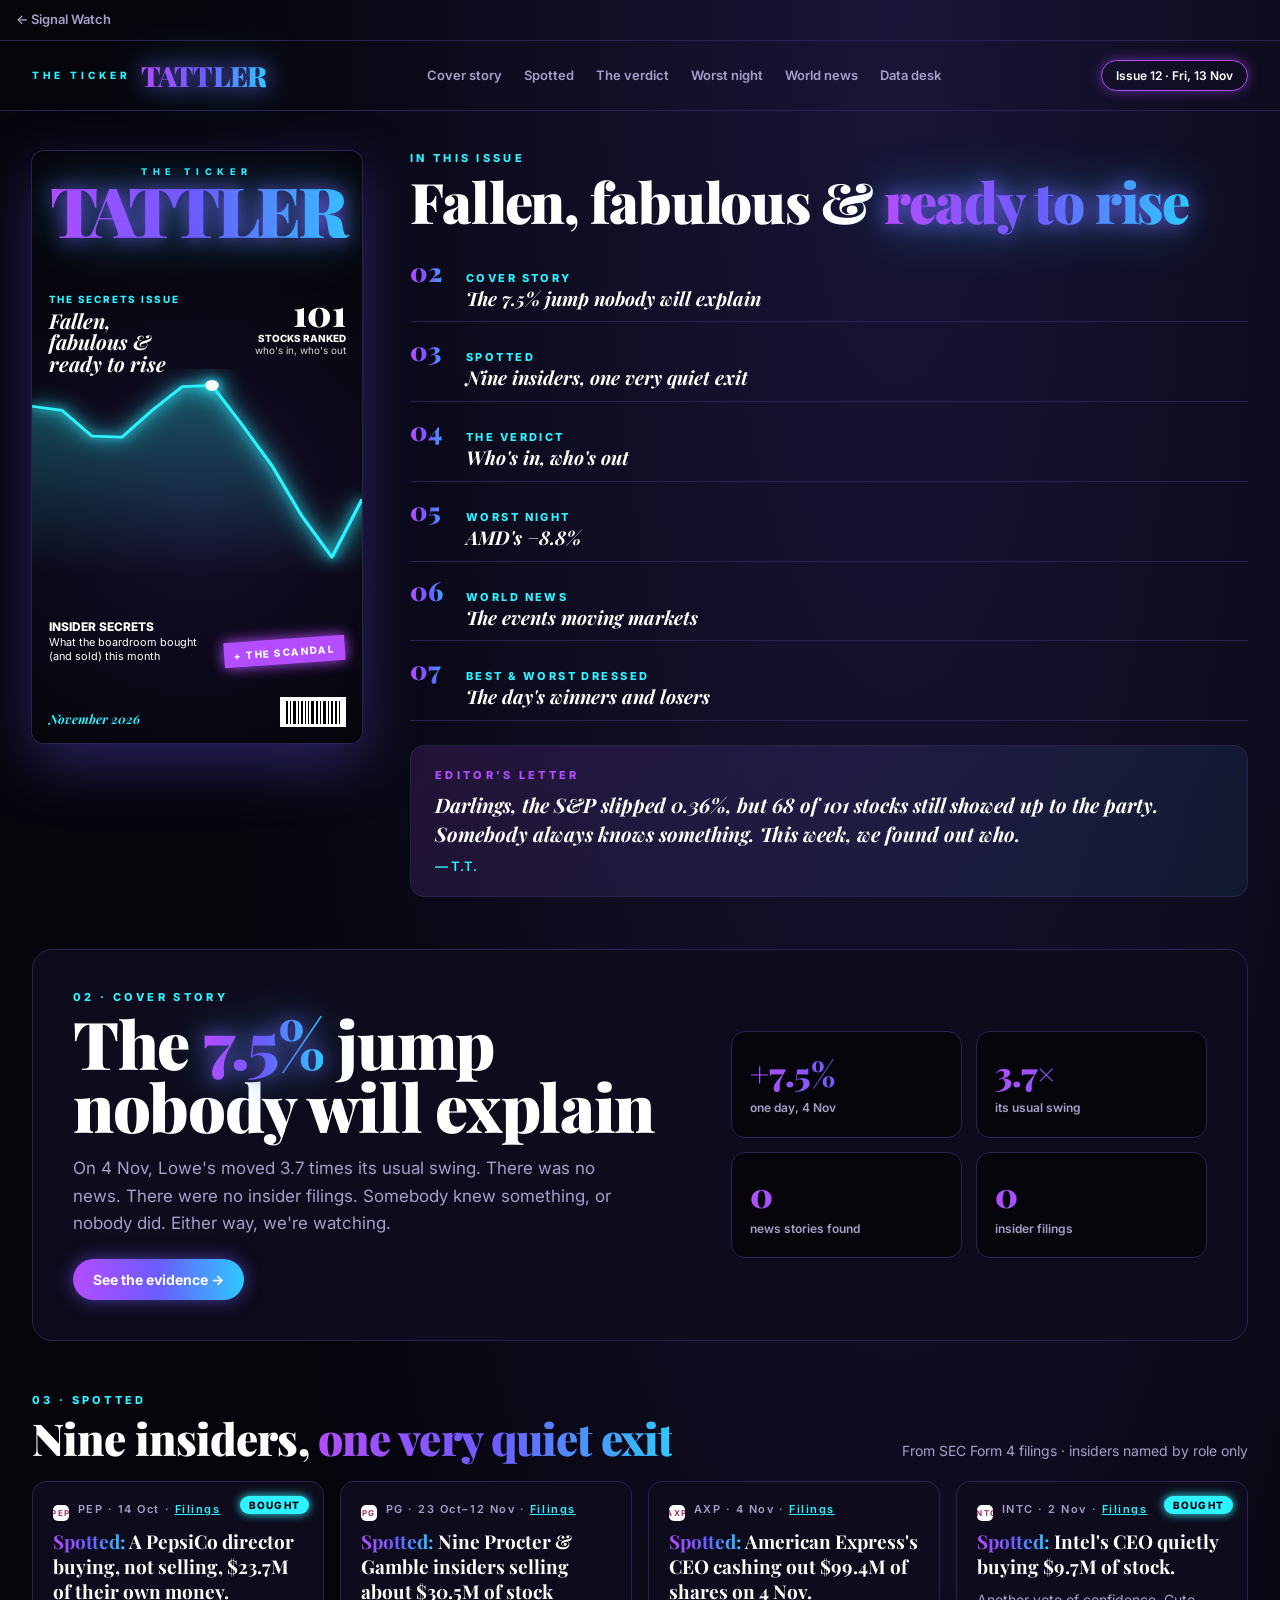
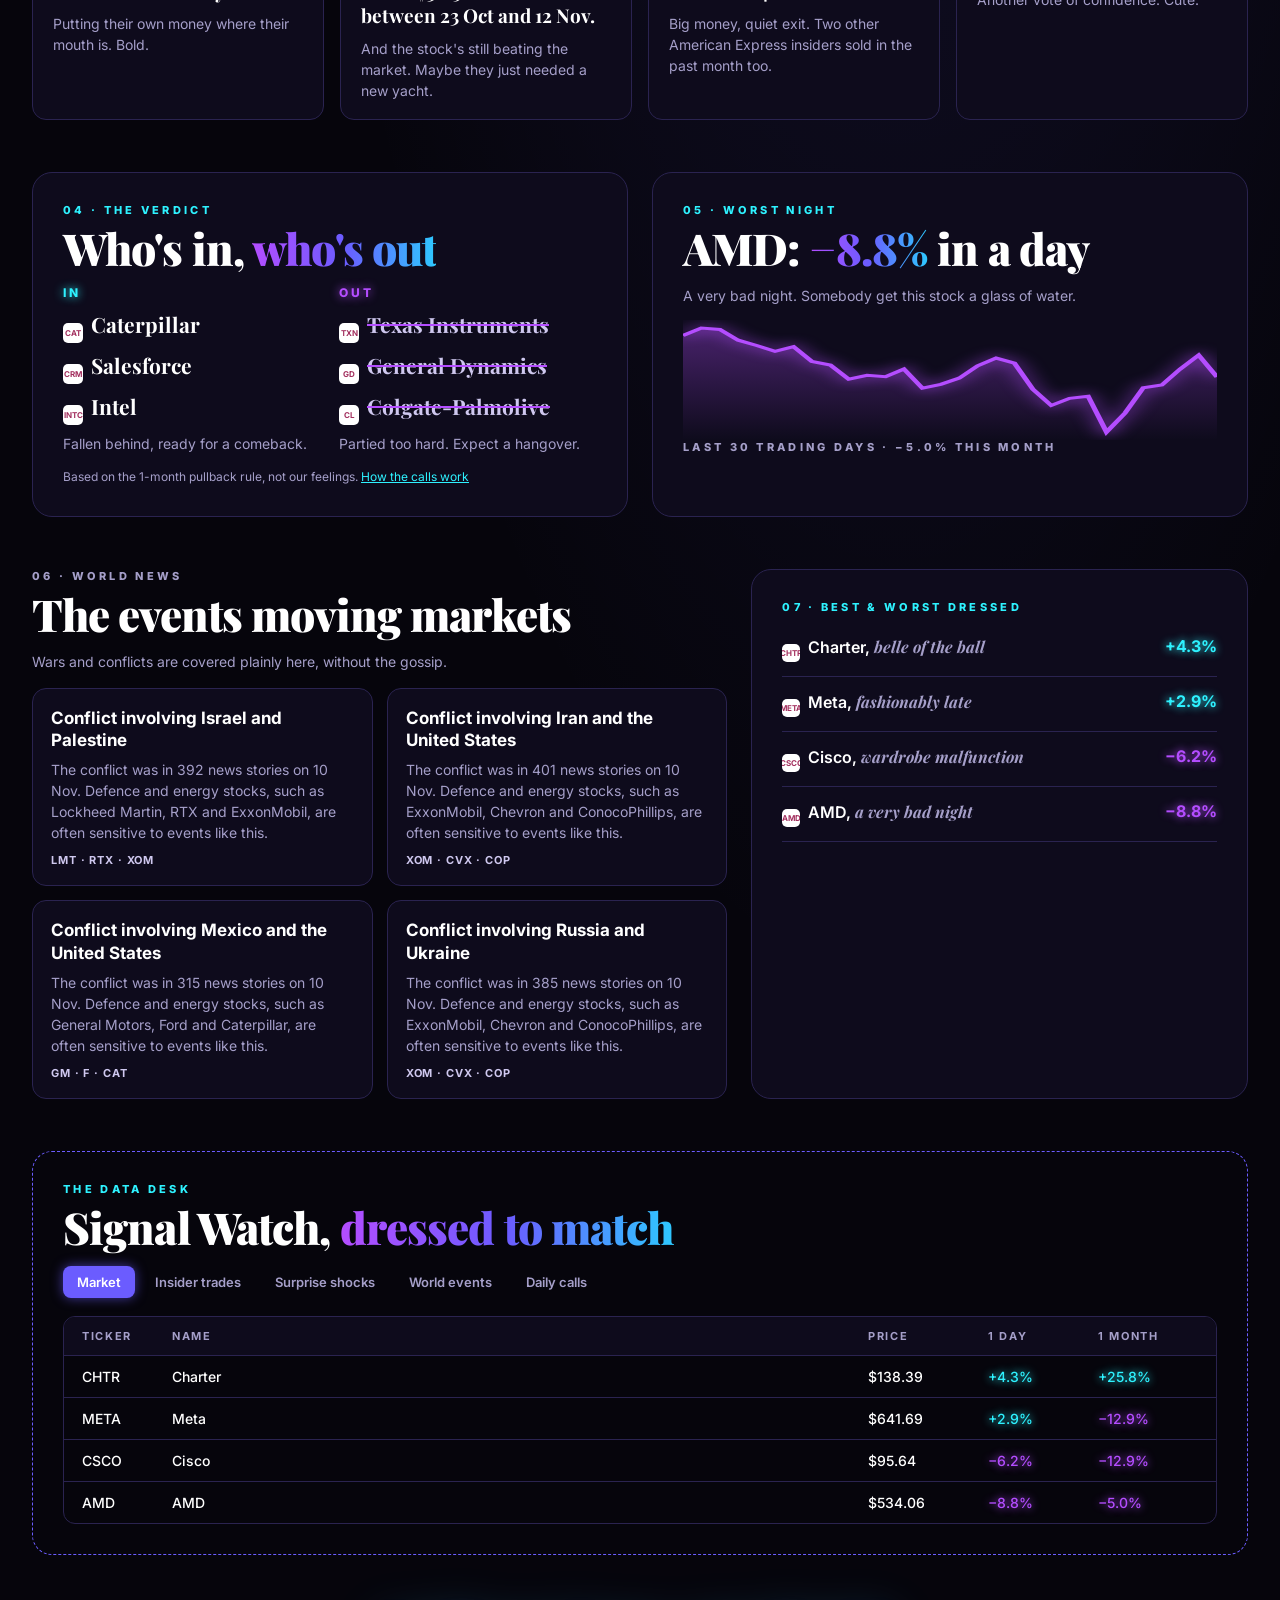
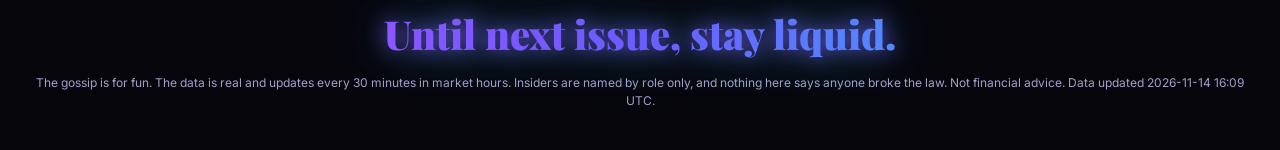
==== commit 5e9cd1f3: "Ticker Tattler: keep only the neon Issue look (diary and feed retired) Co-Authored-By: Claude Opus 5" ====
--- a/site/tattler/index.html
+++ b/site/tattler/index.html
@@ -7,72 +7,19 @@
 <meta name="description" content="Market gossip from Signal Watch: insider trades, surprise moves and world news, built on real data.">
 <link rel="preconnect" href="https://fonts.googleapis.com">
 <link rel="preconnect" href="https://fonts.gstatic.com" crossorigin>
-<link href="https://fonts.googleapis.com/css2?family=Caveat:wght@500;700&family=Pinyon+Script&family=Playfair+Display:ital,wght@0,600;0,700;0,800;0,900;1,500;1,700&family=Inter:wght@400;500;600;700;800&display=swap" rel="stylesheet">
+<link href="https://fonts.googleapis.com/css2?family=Playfair+Display:ital,wght@0,600;0,700;0,800;0,900;1,500;1,700&family=Inter:wght@400;500;600;700;800&display=swap" rel="stylesheet">
 <link rel="stylesheet" href="tattler.css">
 </head>
-<body class="diary">
+<body class="issue">
 <div class="page">
   <div class="bar">
     <a class="back" href="../">&larr; Signal Watch</a>
-    <div class="look" role="group" aria-label="Choose a look">
-      <button type="button" data-look="issue">Issue &#10022;</button>
-      <button type="button" data-look="diary">Diary &#9825;</button>
-      <button type="button" data-look="feed">Feed</button>
-    </div>
   </div>
 
 <main class="issue" id="issue" aria-live="polite"></main>
-<div class="stage" id="stage" aria-live="polite"><div class="book" id="book"></div></div>
-<div class="measure" id="measure" aria-hidden="true"></div>
-<div class="flow" id="flow">
-  <section class="pg pg-cover">
-  <header class="cover">
-    <div class="lock d-only" aria-hidden="true"><svg width="24" height="28" viewBox="0 0 24 28"><rect x="3" y="12" width="18" height="14" rx="3" fill="#8a6326"/><path d="M7 12V8a5 5 0 0 1 10 0v4" fill="none" stroke="#8a6326" stroke-width="3"/><circle cx="12" cy="19" r="2" fill="#e8c27a"/></svg></div>
-    <p class="kicker"><span class="d-only">private!! keep out &#9825;</span><span class="f-only" id="blast">Blast</span></p>
-    <h1>The Ticker <br class="d-only">Tattler</h1>
-    <p class="tag"><span class="d-only">my diary of who's selling, who's buying &amp; who's hiding something</span><span class="f-only">Who's selling, who's buying, and who's hiding something.</span></p>
-    <p class="datesticker d-only" id="datesticker"></p>
-    <p class="openhint d-only">tap the edge or swipe to open &rarr;</p>
-  </header>
-  </section>
-  <section class="pg">
-  <p class="loading" id="loading">Getting the gossip&hellip;</p>
-
-  <section class="mood" id="mood" hidden></section>
-  <article class="alert" id="alert" hidden></article>
-  </section>
-  <section class="pg">
-  <h2><span class="d-only">Spotted &#9986;</span><span class="f-only">Spotted</span></h2>
-  <p class="sub">Insider trades from SEC Form 4 filings</p>
-  <div id="spotted" data-split></div>
-  </section>
-  <section class="pg">
-  <h2><span class="d-only">My verdicts &#9825;</span><span class="f-only">Who's in, who's out</span></h2>
-  <section class="inout" id="inout"></section>
-  </section>
-  <section class="pg">
-  <h2><span class="d-only" id="worst-h">Worst night</span><span class="f-only">Worst night</span></h2>
-  <section class="worst" id="worst"></section>
-  <h2><span class="d-only">Best &amp; worst dressed &#10024;</span><span class="f-only">Best &amp; worst dressed</span></h2>
-  <section class="dressed" id="dressed"></section>
-  </section>
-  <section class="pg">
-  <h2><span class="d-only">World news &#127757;</span><span class="f-only">World news</span></h2>
-  <div class="abroad" id="abroad" data-split></div>
-  </section>
-  <section class="pg pg-end">
-  <footer>
-    <p class="bye"><span class="d-only">lock it up, stay liquid &#9825;</span><span class="f-only">Until next time, stay liquid.</span></p>
-    <p class="sig">&mdash; T.T.</p>
-    <p class="fine">The gossip is for fun. The data is real and updates every 30 minutes in market hours. Insiders are named by role only, and nothing here says anyone broke the law. Not financial advice. <span id="updated"></span></p>
-    <p class="fine"><a href="../">See the full data on Signal Watch</a></p>
-  </footer>
-  </section>
-</div>
-<nav class="pager d-only" aria-label="Diary pages"><button type="button" id="prev" aria-label="Previous page">&lsaquo;</button><span id="pnum"></span><button type="button" id="next" aria-label="Next page">&rsaquo;</button></nav>
+<p class="loading" id="loading">Getting the gossip&hellip;</p>
 </div>
 <script src="issue.js"></script>
-<script src="book.js"></script>
 <script src="tattler.js"></script>
 </body>
 </html>
--- a/site/tattler/tattler.css
+++ b/site/tattler/tattler.css
@@ -237,9 +237,6 @@
 body.issue main.issue{display:block;max-width:1280px;margin:0 auto;padding:0 0 20px}
 body.issue .bar{max-width:1280px;margin:0 auto;border-bottom:1px solid var(--line)}
 body.issue .back{color:var(--mute)}
-body.issue .look{background:var(--card);border:1px solid var(--line)}
-body.issue .look button{color:var(--mute)}
-body.issue .look button.on{background:linear-gradient(90deg,var(--p),var(--b));color:#fff}
 .issue .gt{background:linear-gradient(90deg,#b44dff,#6b5cff 50%,#2ec8ff);-webkit-background-clip:text;background-clip:text;color:transparent}
 .issue .glow{filter:drop-shadow(0 0 10px rgba(120,90,255,.85)) drop-shadow(0 0 24px rgba(46,200,255,.4))}
 .issue .neon-c{filter:drop-shadow(0 0 6px #2ef2ff) drop-shadow(0 0 14px #2ef2ff)}
@@ -341,3 +338,5 @@
   .desk{margin:36px 16px 0;padding:20px 16px}
   .dr{grid-template-columns:52px 1fr 70px 64px;font-size:13px;padding:10px 12px}.dr span:nth-child(3){display:none}
 }
+
+body.issue .loading{color:var(--mute);font:500 15px Inter,system-ui,sans-serif}
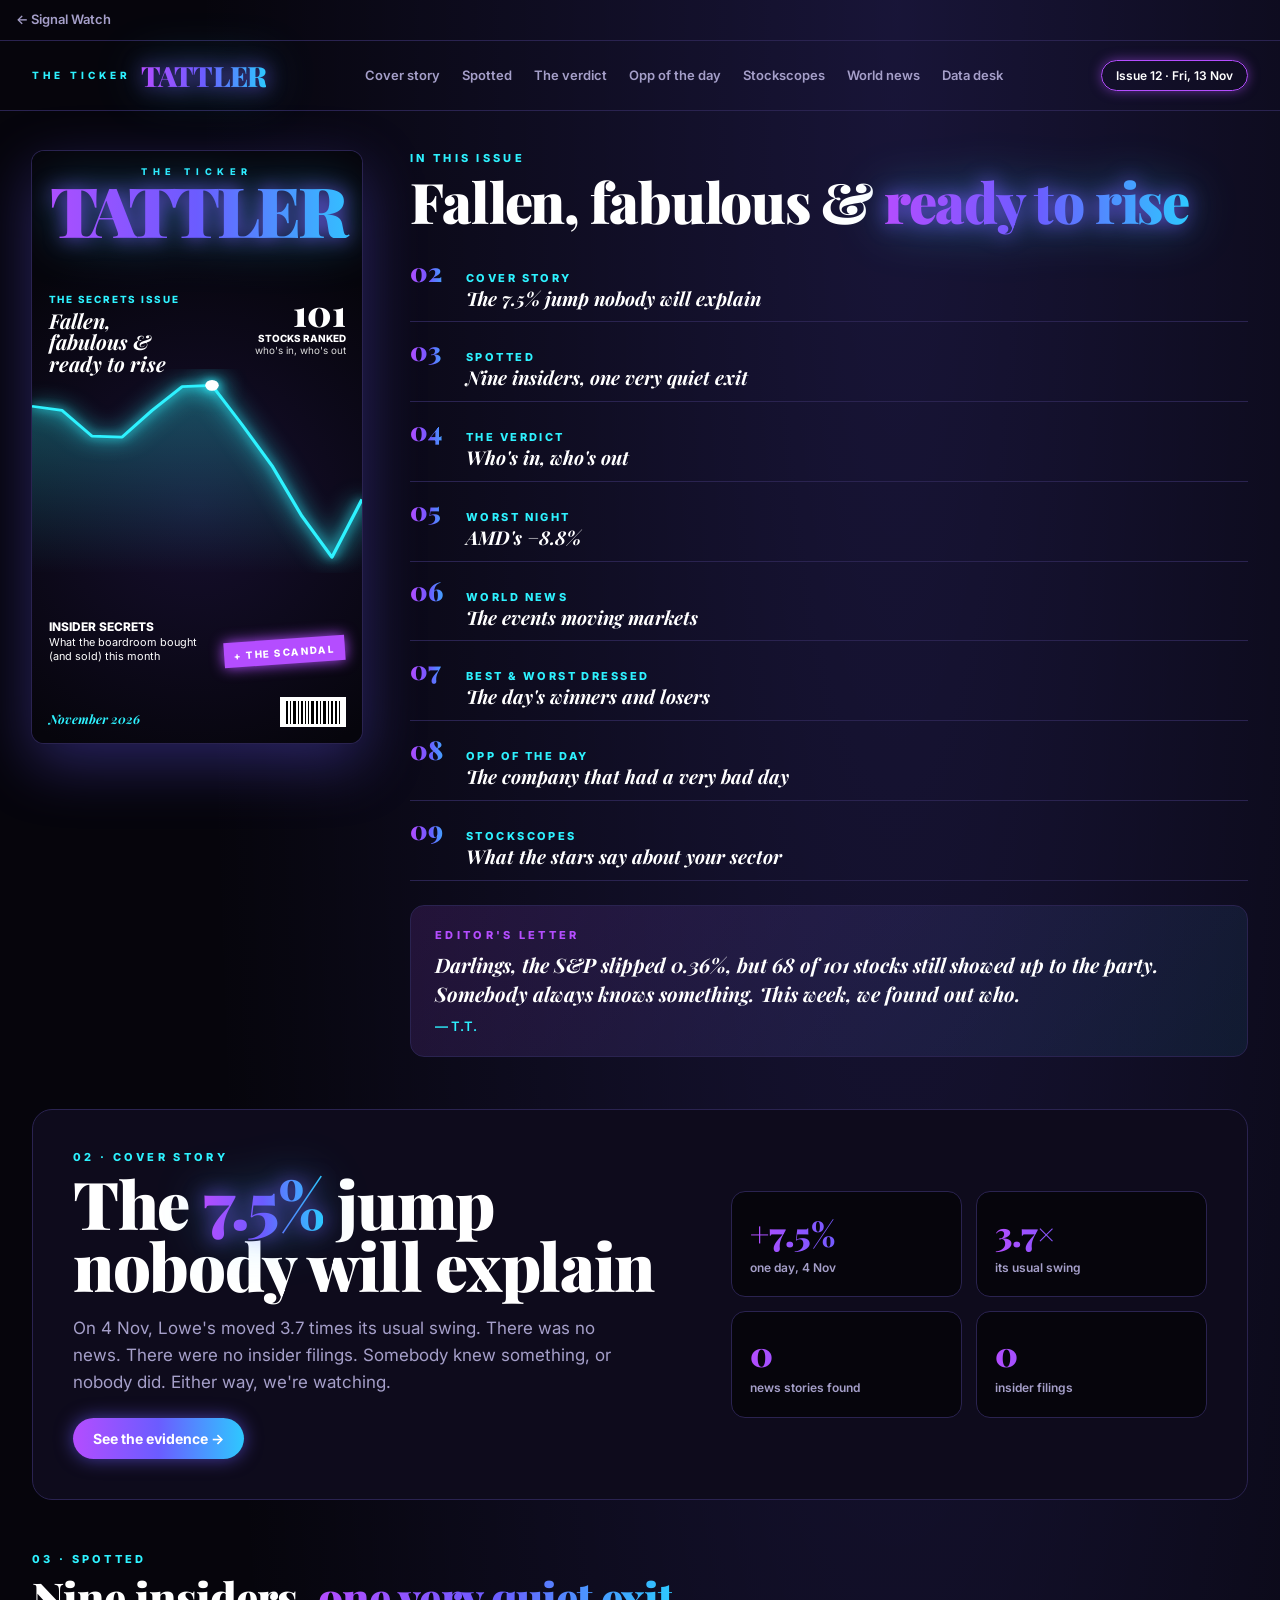
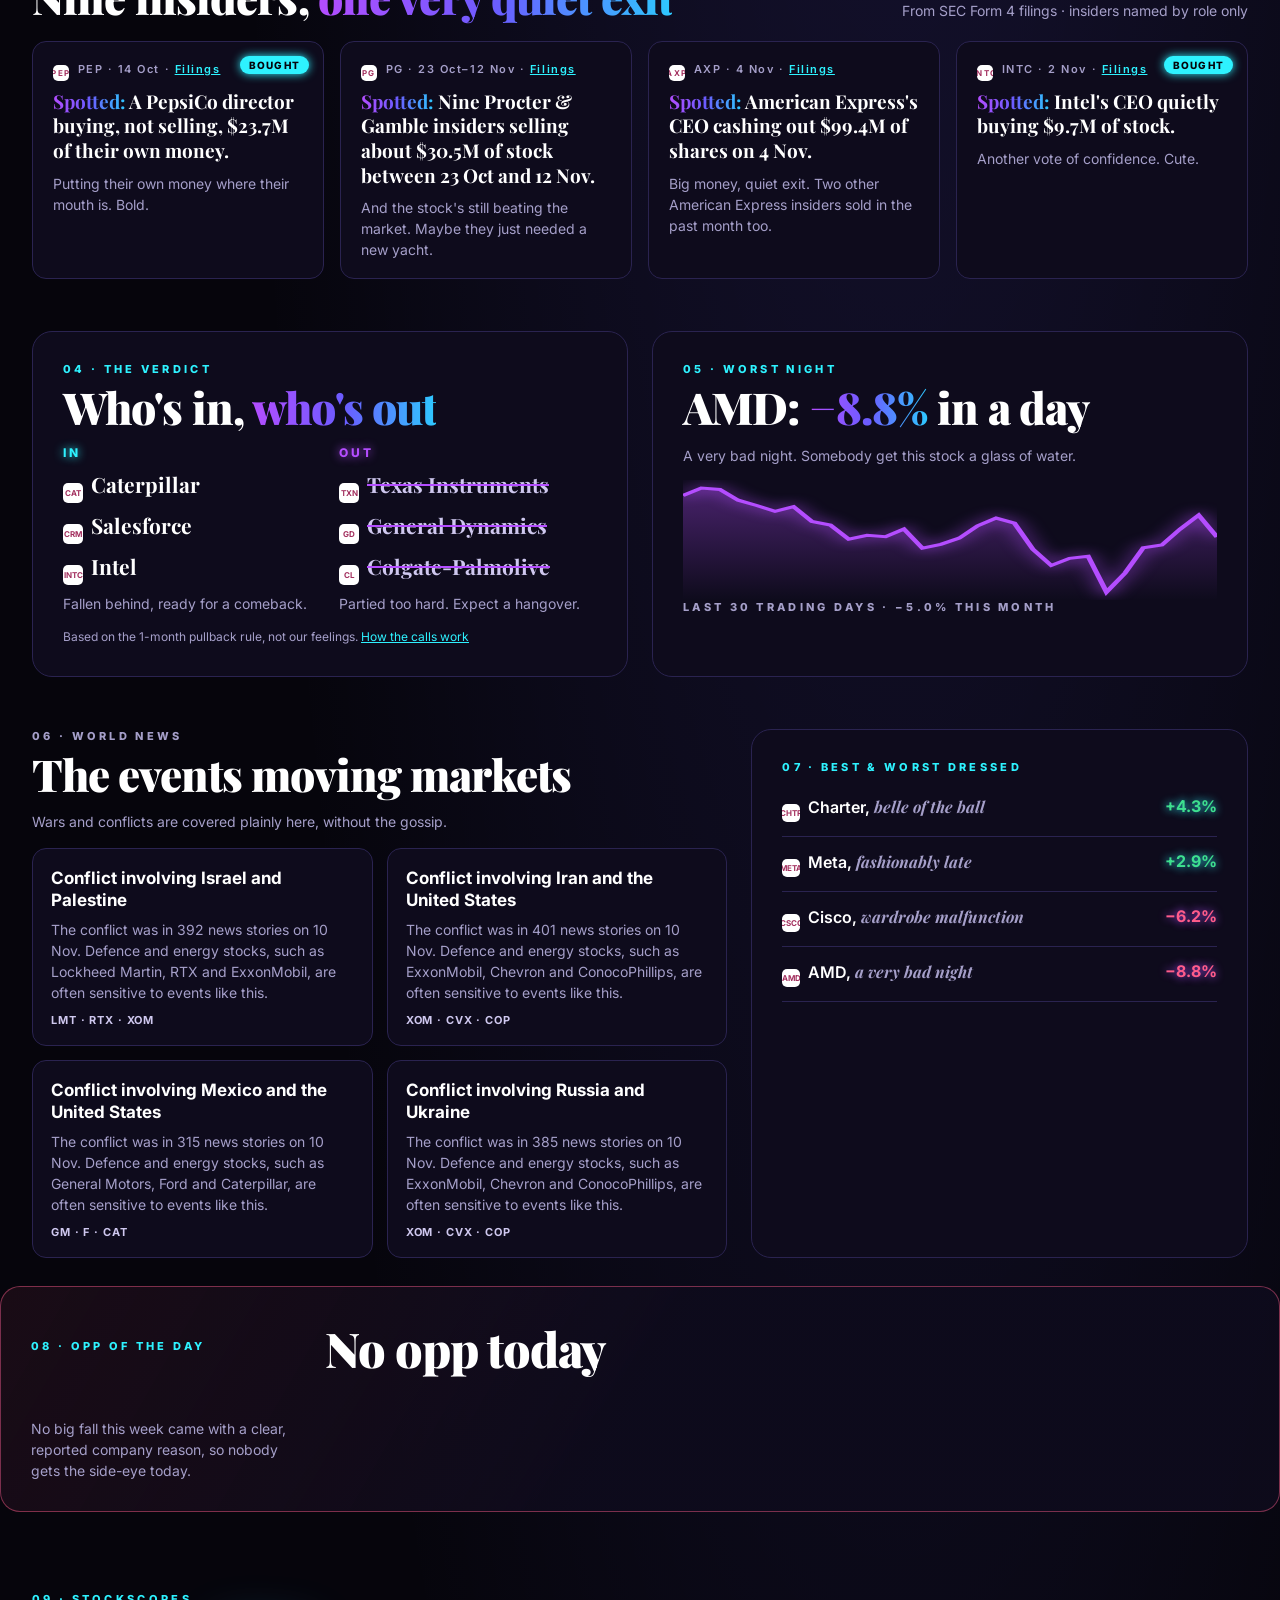
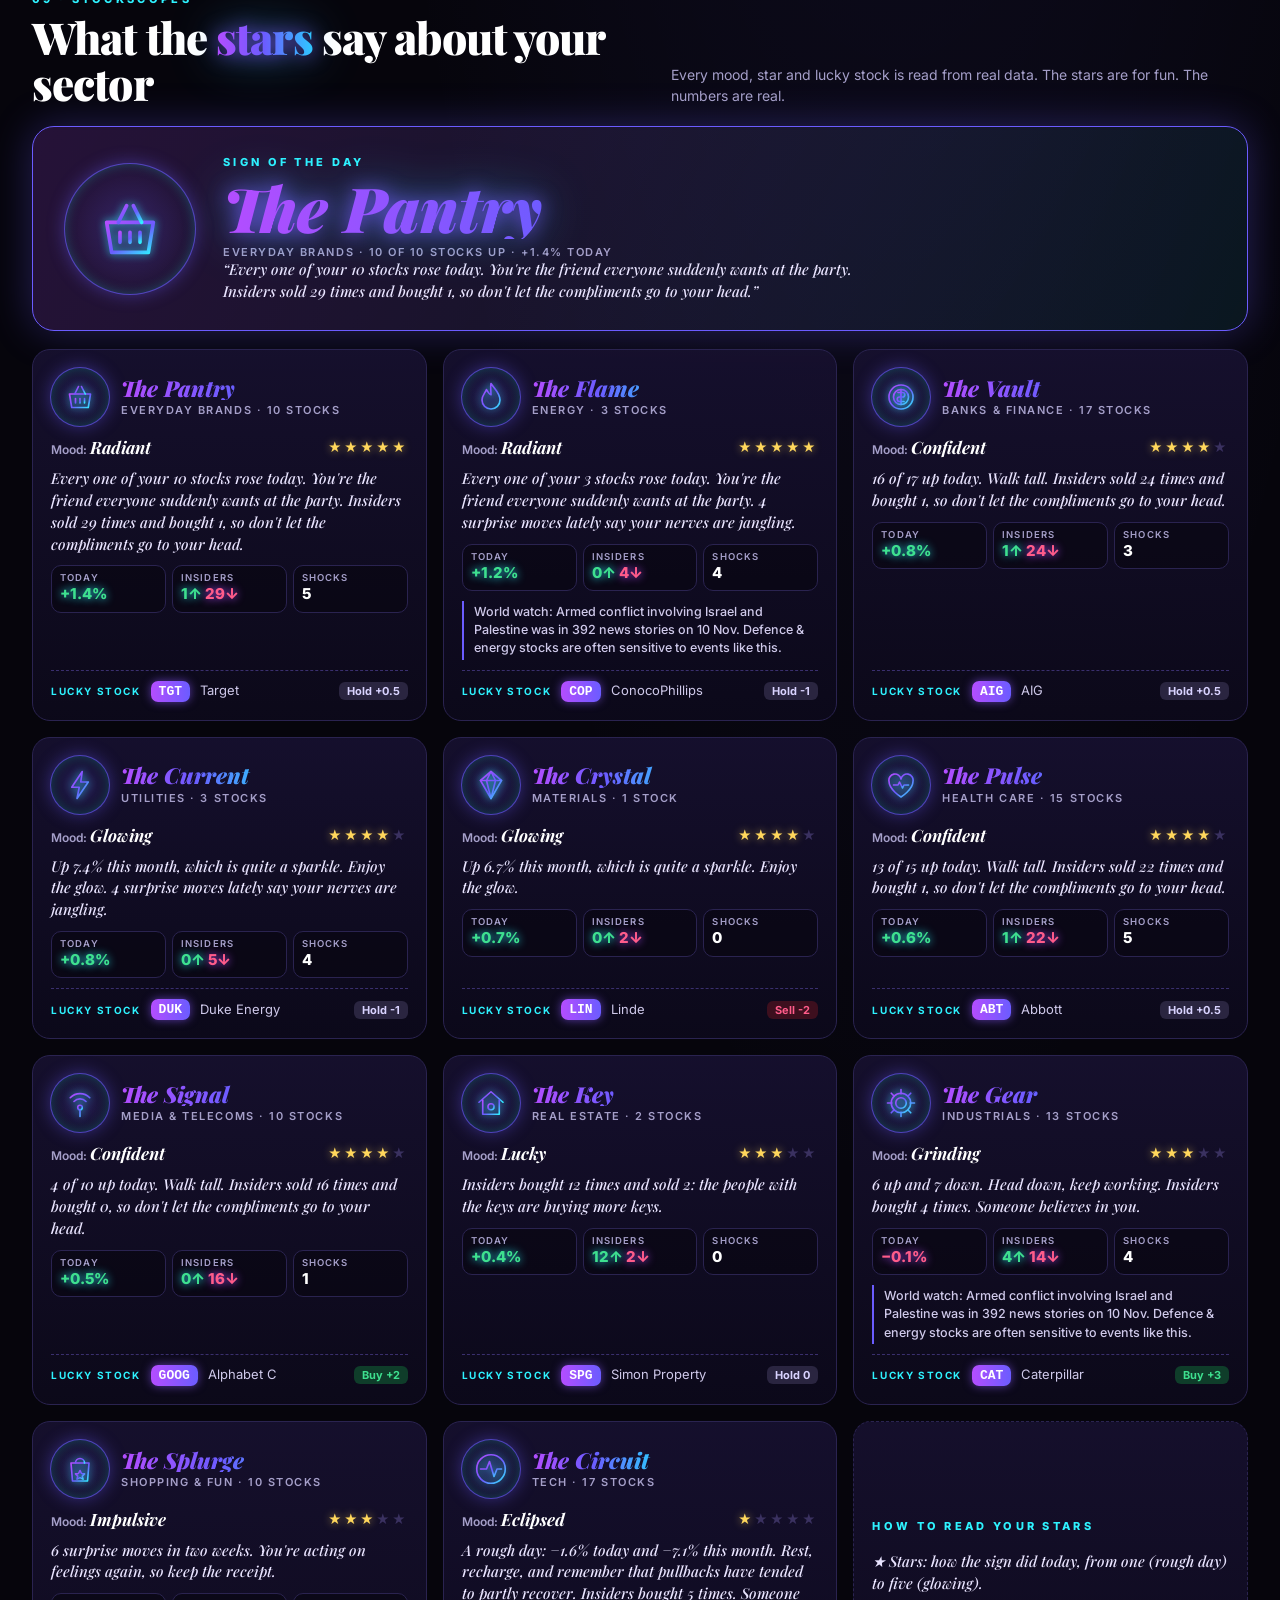
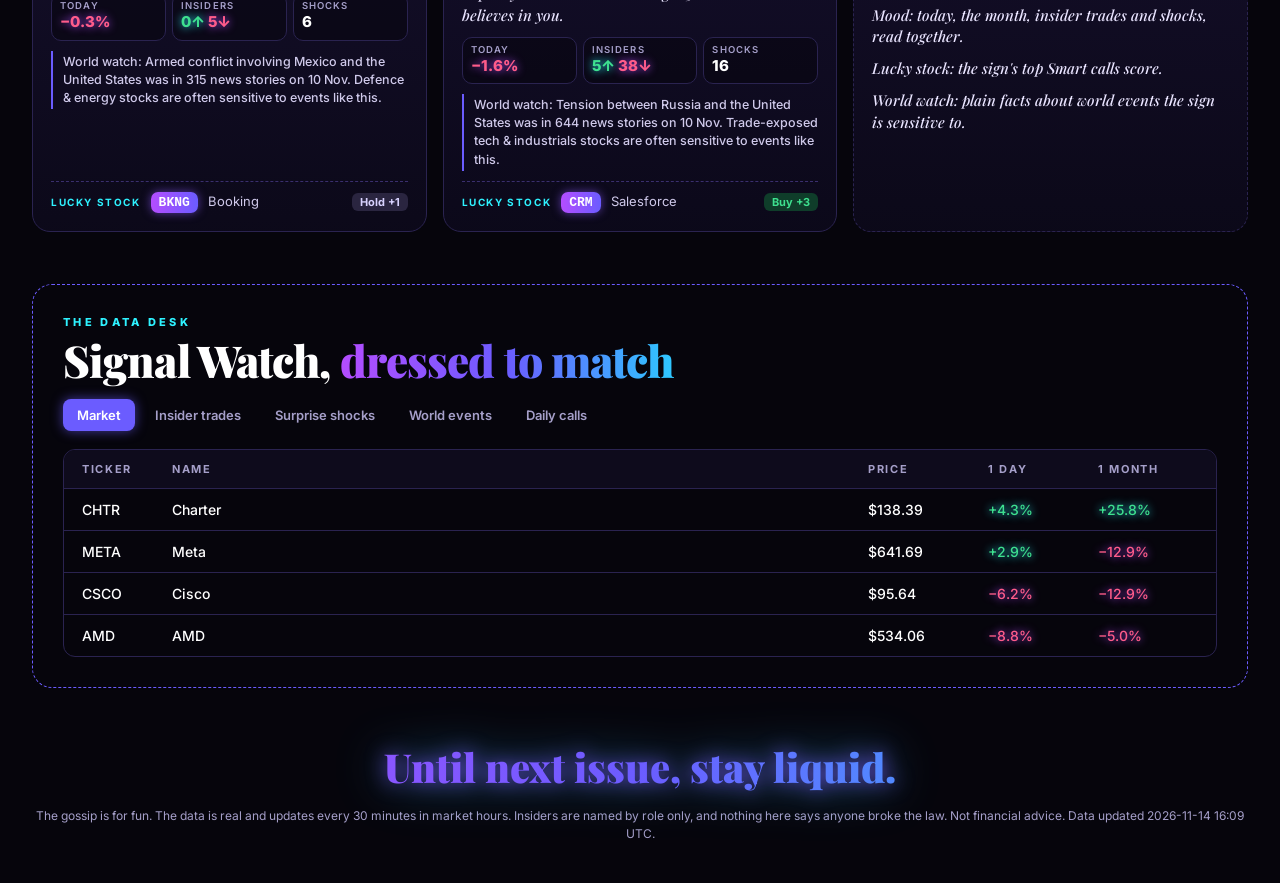
==== commit bf0e67fd: "Tattler Issue: Opp of the day (reported company news only) and live Stockscopes Co-Authored-By: Clau" ====
--- a/site/tattler/index.html
+++ b/site/tattler/index.html
@@ -19,6 +19,7 @@
 <main class="issue" id="issue" aria-live="polite"></main>
 <p class="loading" id="loading">Getting the gossip&hellip;</p>
 </div>
+<script src="extras.js"></script>
 <script src="issue.js"></script>
 <script src="tattler.js"></script>
 </body>
--- a/site/tattler/tattler.css
+++ b/site/tattler/tattler.css
@@ -340,3 +340,46 @@
 }
 
 body.issue .loading{color:var(--mute);font:500 15px Inter,system-ui,sans-serif}
+
+/* ---- 08 Opp of the day ---- */
+body.issue .opp{display:grid;grid-template-columns:260px 1fr;gap:34px;align-items:center;margin:28px 0;border-color:rgba(255,92,138,.45);background:linear-gradient(120deg,rgba(255,92,138,.08),rgba(14,11,28,.95) 50%)}
+body.issue .opp-art{position:relative;display:grid;place-items:center}
+body.issue .opp-frame{position:relative;width:220px;height:220px;border-radius:28px;display:grid;place-items:center;background:radial-gradient(circle,#1a1236,#0b0818);box-shadow:0 0 0 2px #ff5c8a,0 0 26px rgba(255,92,138,.55),0 0 60px rgba(180,77,255,.35),inset 0 0 30px rgba(255,92,138,.2);overflow:hidden;transform:rotate(-3deg)}
+body.issue .opp-frame .lg-big{width:132px;height:132px;border-radius:24px;object-fit:contain;filter:grayscale(.35) contrast(1.05) drop-shadow(0 0 10px rgba(255,255,255,.2))}
+body.issue .opp-frame .lg-txt.lg-big{display:grid;place-items:center;font:900 44px 'Playfair Display',serif;color:#fff;background:none}
+body.issue .opp-frame .crack{position:absolute;inset:0;width:100%;height:100%;fill:none;stroke:#fff;stroke-width:2.5;stroke-linejoin:round;opacity:.85;filter:drop-shadow(0 0 4px #ff5c8a)}
+body.issue .opp-arrow{position:absolute;bottom:-14px;right:-6px;background:#ff5c8a;color:#14010a;font:800 15px Inter,sans-serif;padding:6px 12px;border-radius:10px;box-shadow:0 0 18px rgba(255,92,138,.7);transform:rotate(4deg)}
+body.issue .opp h2{font:900 clamp(30px,4vw,48px)/1.05 'Playfair Display',serif;margin:6px 0 10px}
+body.issue .opp-num{font:600 15px Inter,sans-serif;color:var(--mute);margin:0 0 10px}.opp-num b{font:900 26px 'Playfair Display',serif;margin-right:6px}
+body.issue .opp-q{font:italic 700 clamp(18px,2vw,23px)/1.35 'Playfair Display',serif;margin:0 0 10px;color:#fff;border-left:3px solid #ff5c8a;padding-left:14px}
+body.issue .opp .note a{color:var(--c)}
+body.issue .neg{color:#ff5c8a}body.issue .pos{color:#3ee08f}
+/* ---- 09 Stockscopes ---- */
+body.issue .scopes{position:relative}
+body.issue .sc-hero{display:flex;gap:28px;align-items:center;padding:28px 32px;border:1px solid var(--b);border-radius:22px;background:linear-gradient(120deg,rgba(180,77,255,.18),rgba(46,242,255,.07));box-shadow:0 0 40px rgba(107,92,255,.3);margin:6px 0 18px}
+body.issue .sc-hn{font:italic 900 clamp(40px,5vw,62px)/1 'Playfair Display',serif;margin:6px 0}
+body.issue .sc-grid{display:grid;grid-template-columns:repeat(3,1fr);gap:16px}
+body.issue .sc-card{background:linear-gradient(180deg,rgba(22,16,46,.95),rgba(12,9,26,.95));border:1px solid var(--line);border-radius:18px;padding:18px;display:flex;flex-direction:column;gap:10px}
+body.issue .sc-key{border-style:dashed;justify-content:center}
+body.issue .sc-sign{display:flex;gap:12px;align-items:center}
+body.issue .sc-glyph{flex:none;width:58px;height:58px;border-radius:50%;display:grid;place-items:center;background:radial-gradient(circle,rgba(107,92,255,.25),transparent 70%);box-shadow:0 0 0 1px rgba(107,92,255,.6),0 0 18px rgba(107,92,255,.45),inset 0 0 12px rgba(46,242,255,.25)}
+body.issue .sc-glyph.big{width:130px;height:130px}
+body.issue .sc-glyph svg{fill:none;stroke:url(#ng);stroke-width:2.2;stroke-linecap:round;stroke-linejoin:round;filter:drop-shadow(0 0 4px rgba(46,242,255,.8))}
+body.issue .sc-n{font:italic 900 22px/1.05 'Playfair Display',serif;margin:0}
+body.issue .sc-s{font:600 11px Inter,sans-serif;letter-spacing:.14em;text-transform:uppercase;color:var(--mute);margin:3px 0 0}
+body.issue .sc-mood{display:flex;justify-content:space-between;align-items:center;font:600 12px Inter,sans-serif;color:var(--mute)}
+body.issue .sc-mood b{font:italic 700 17px 'Playfair Display',serif;color:#fff}
+body.issue .st{color:#ffd75c;letter-spacing:2px;font-size:13px;text-shadow:0 0 8px rgba(255,215,92,.6)}.st-off{color:#3a3160;text-shadow:none}
+body.issue .sc-fc{font:italic 500 15px/1.45 'Playfair Display',serif;color:#e9e4ff;margin:0}.sc-fc.big{font-size:19px;margin-top:10px;max-width:680px}
+body.issue .sc-reads{display:grid;grid-template-columns:repeat(3,1fr);gap:6px}
+body.issue .sc-reads>div{border:1px solid var(--line);border-radius:10px;padding:6px 8px;background:rgba(6,5,12,.5)}
+body.issue .sc-reads span{display:block;font:600 9.5px Inter,sans-serif;letter-spacing:.12em;text-transform:uppercase;color:var(--mute)}
+body.issue .sc-reads b{font:800 15px Inter,sans-serif}.sc-reads i{font-style:normal}
+body.issue .sc-world{font:500 12.5px/1.45 Inter,sans-serif;color:#cfc9ea;border-left:2px solid var(--b);padding:2px 0 2px 10px;margin:0}
+body.issue .sc-lucky{display:flex;align-items:center;gap:10px;border-top:1px dashed #3a2f6e;padding-top:10px;font-size:13px;margin-top:auto}
+body.issue .sc-lk{font:700 10px Inter,sans-serif;letter-spacing:.16em;color:var(--c);text-transform:uppercase}
+body.issue .sc-tk{font:800 13px ui-monospace,Menlo,monospace;color:#fff;padding:3px 8px;border-radius:7px;background:linear-gradient(90deg,var(--p),var(--b));box-shadow:0 0 10px rgba(140,90,255,.6)}
+body.issue .sc-ln{flex:1;color:#cfc9ea;min-width:0;white-space:nowrap;overflow:hidden;text-overflow:ellipsis}
+body.issue .sc-b{font:700 11px Inter,sans-serif;padding:2px 8px;border-radius:6px;white-space:nowrap}.sc-b.Buy{background:#0f3d2a;color:#3ee08f}.sc-b.Hold{background:#2a2540;color:#d9d3ff}.sc-b.Sell{background:#3d0f1e;color:#ff5c8a}
+@media (max-width:980px){body.issue .sc-grid{grid-template-columns:1fr 1fr}}
+@media (max-width:860px){body.issue .opp{grid-template-columns:1fr;justify-items:center;text-align:left}body.issue .opp-body{width:100%}body.issue .sc-grid{grid-template-columns:1fr}body.issue .sc-hero{flex-direction:column;text-align:center;padding:22px 16px}body.issue .sc-glyph.big{width:100px;height:100px}}
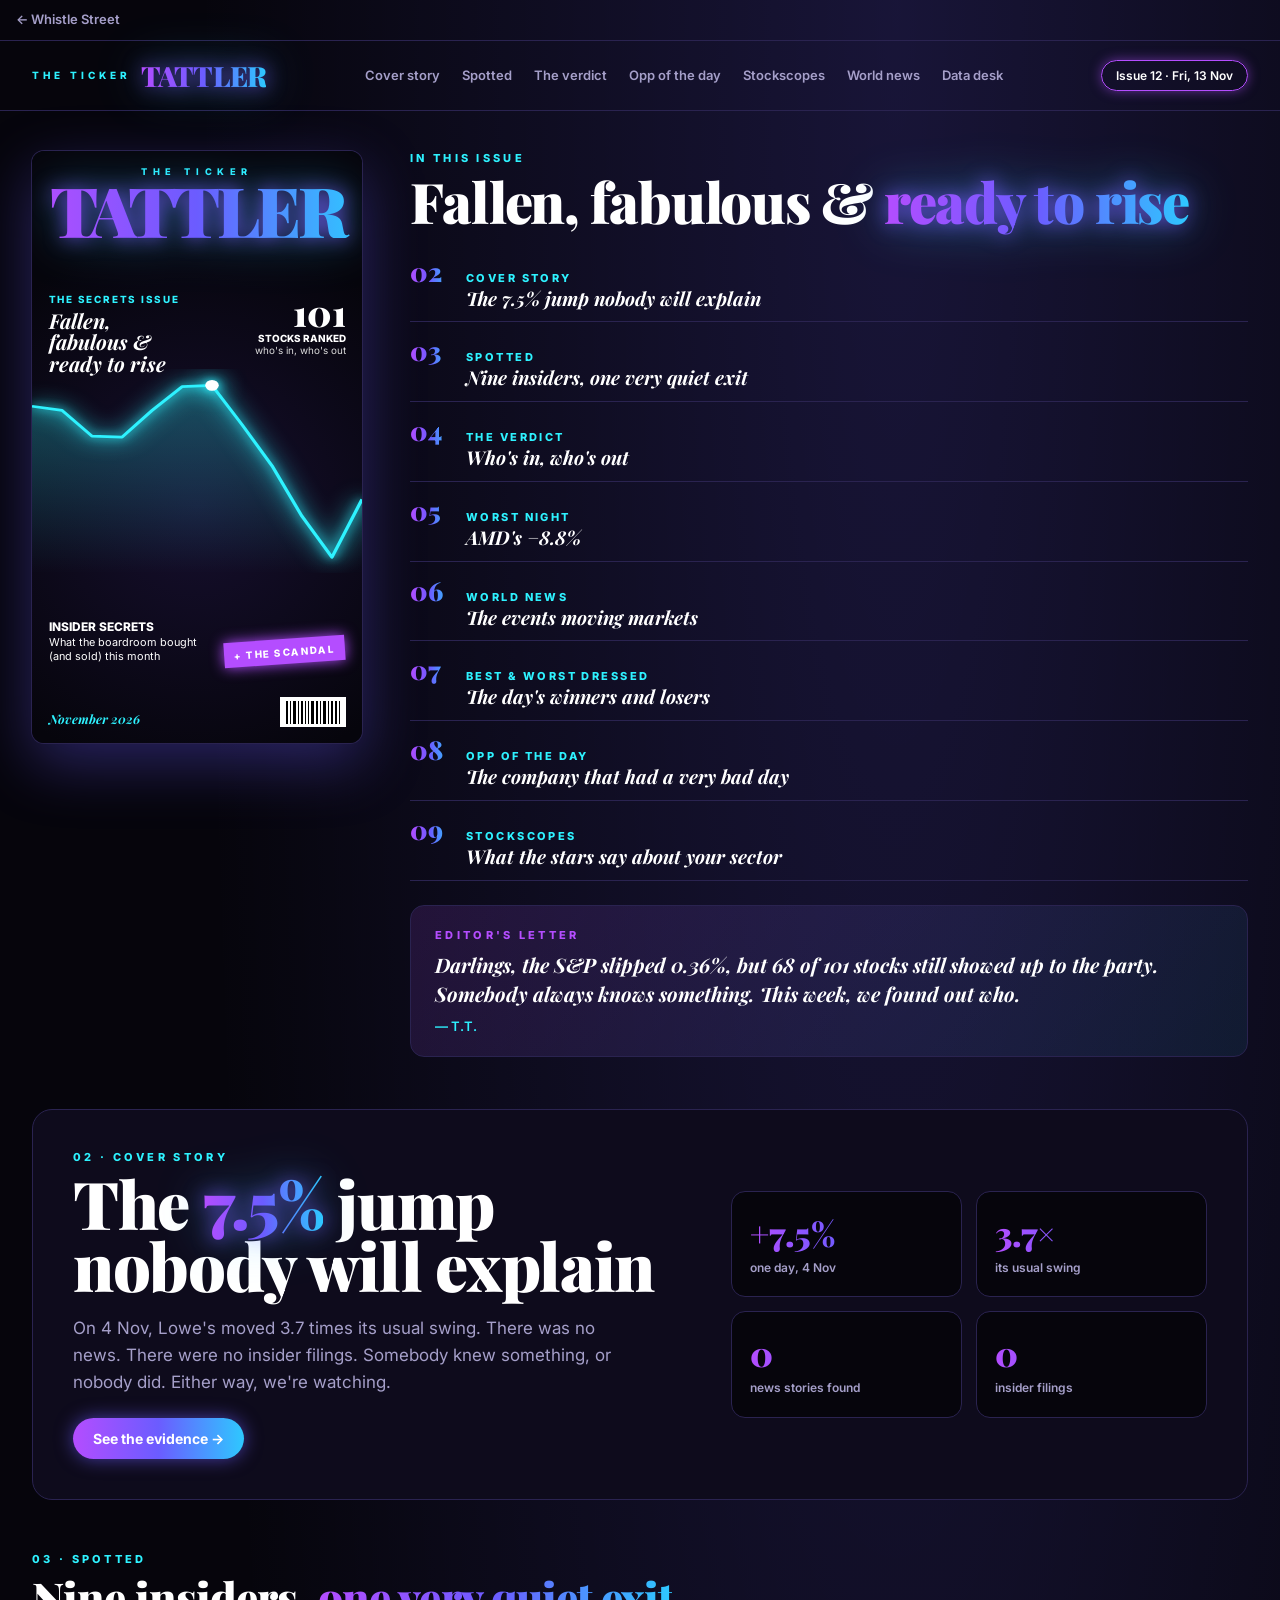
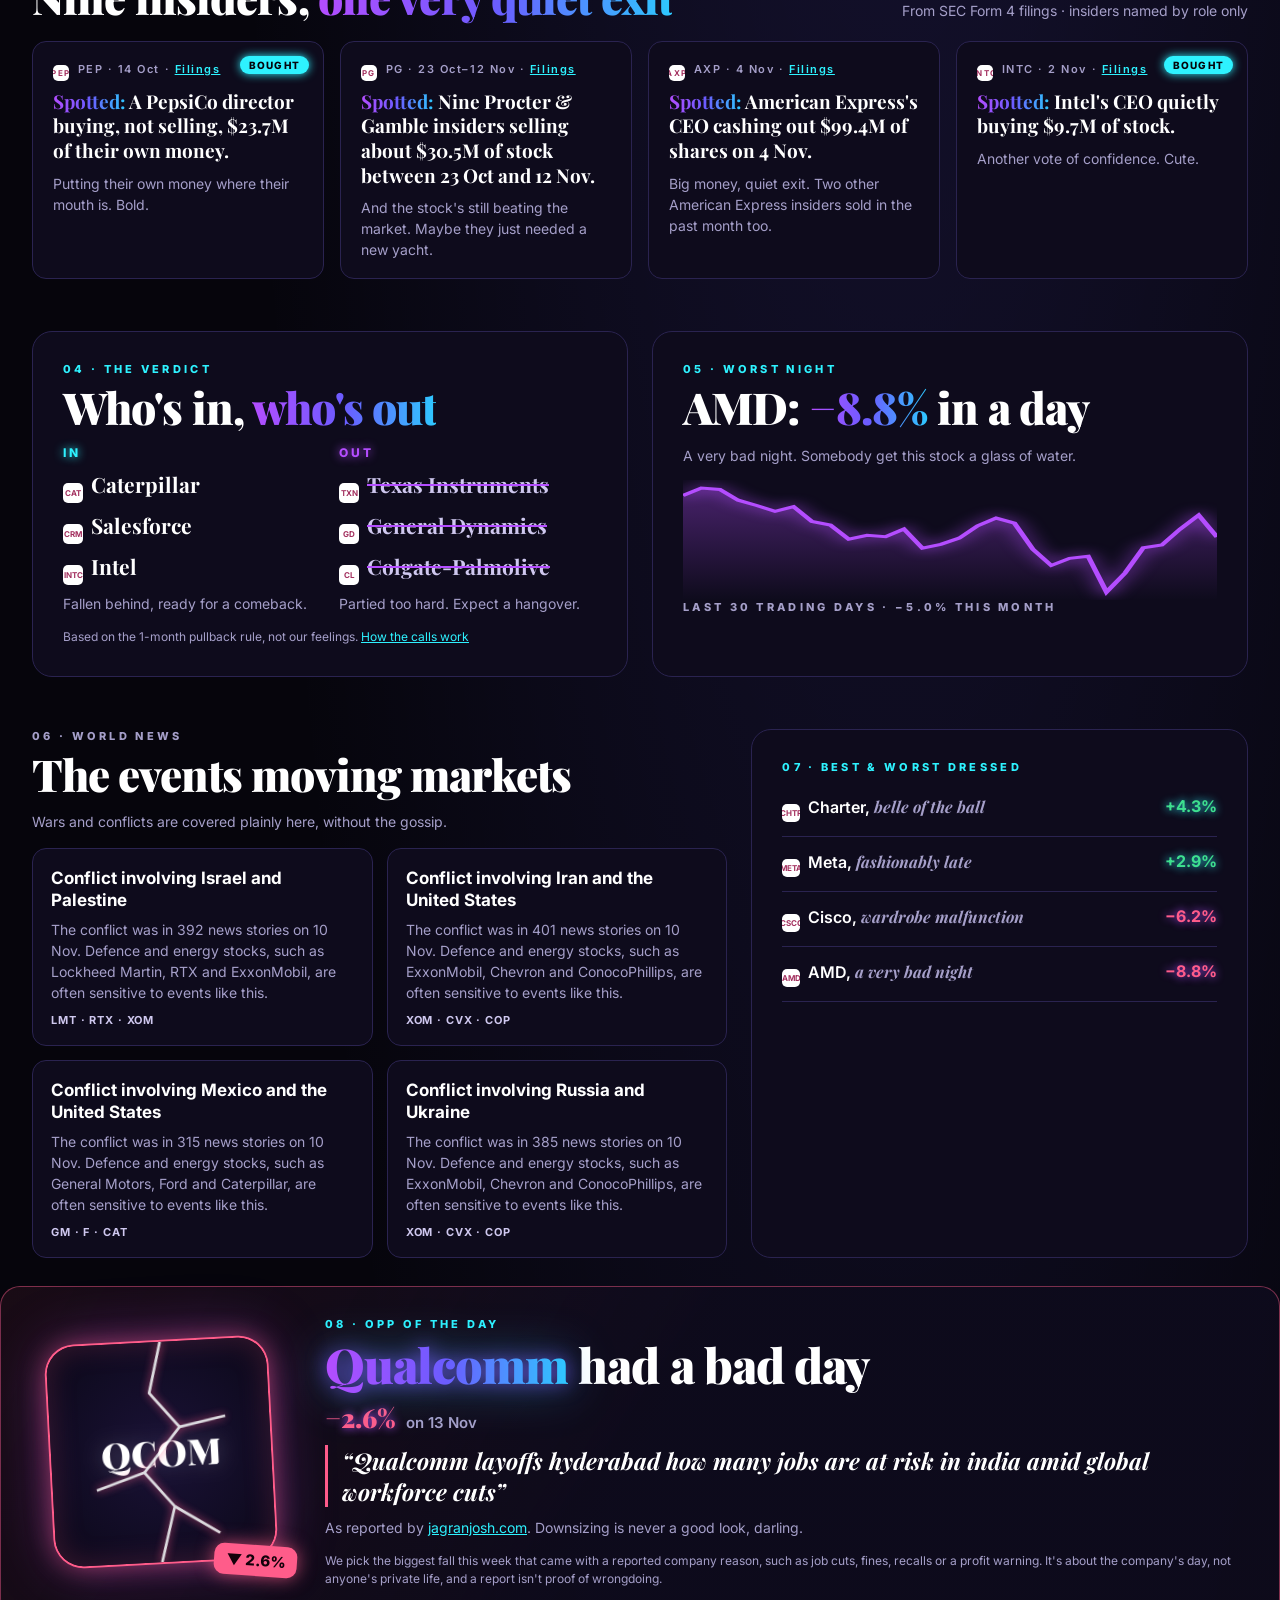
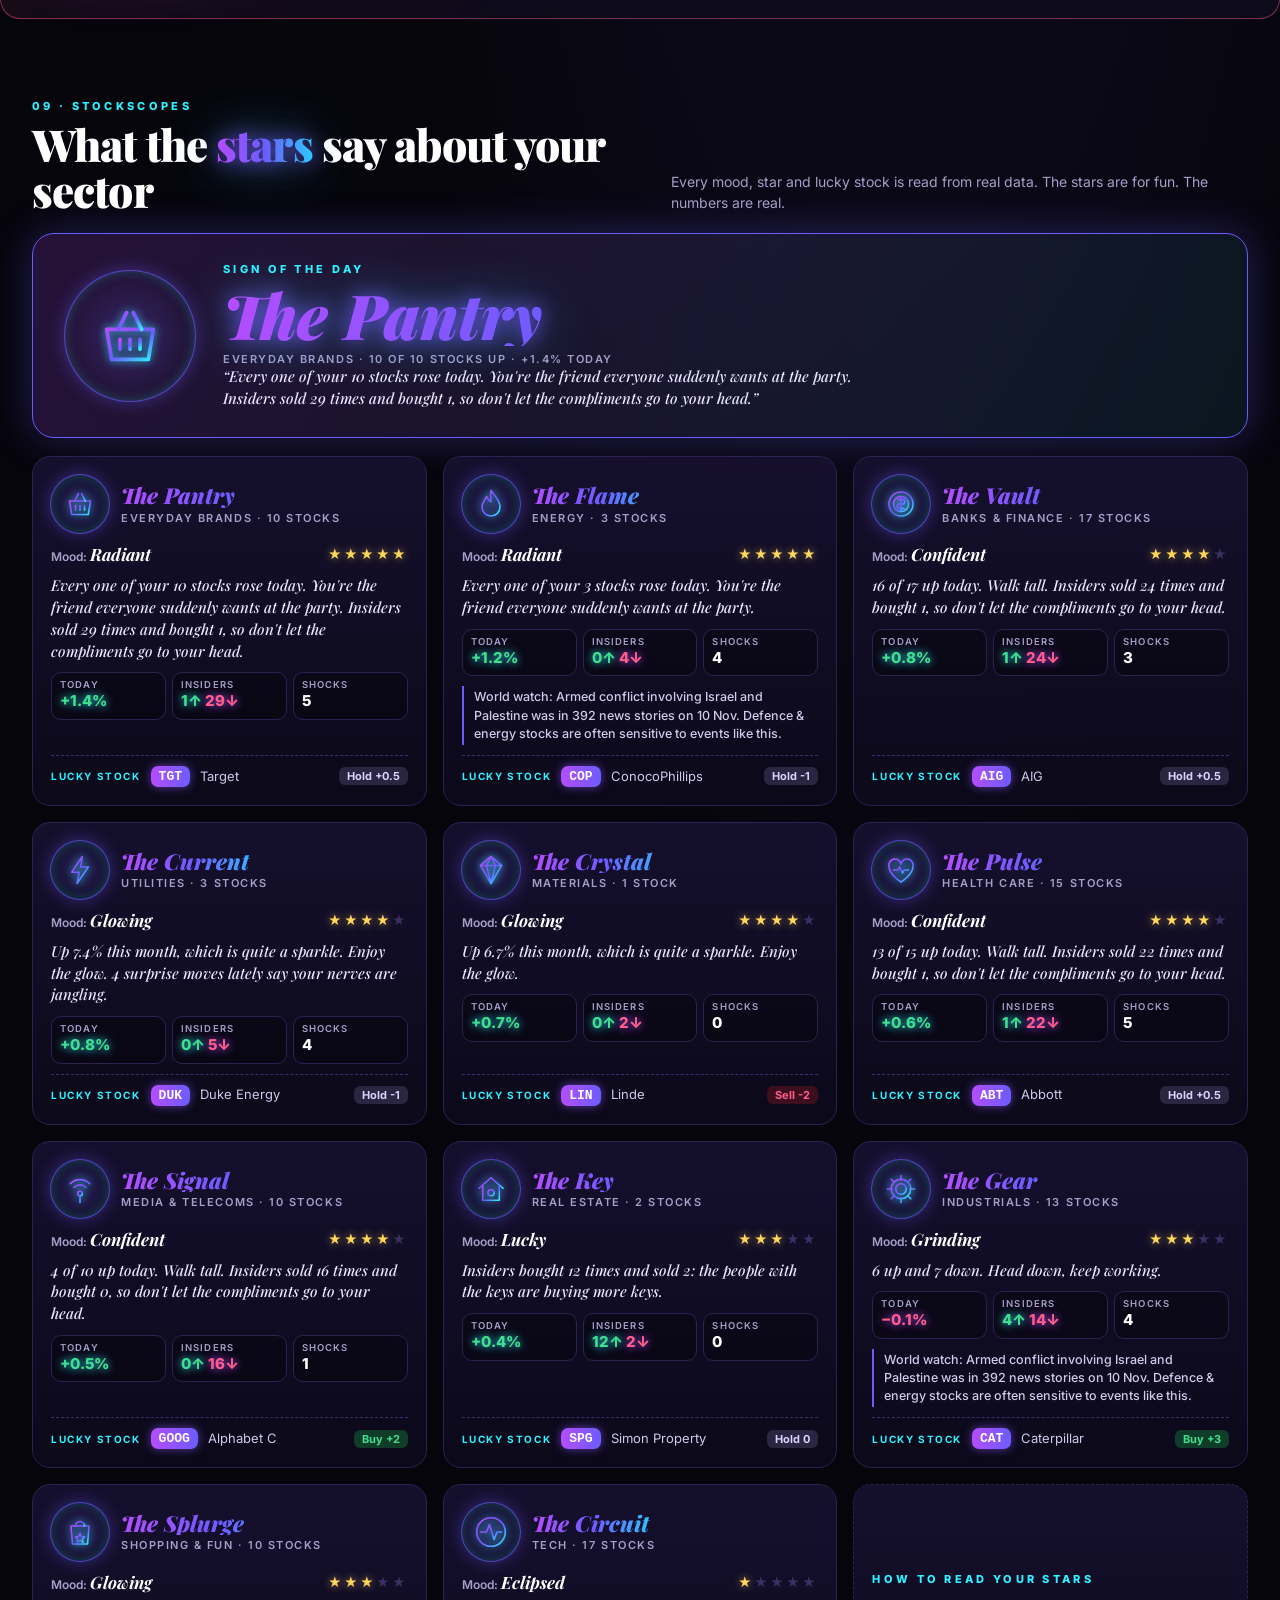
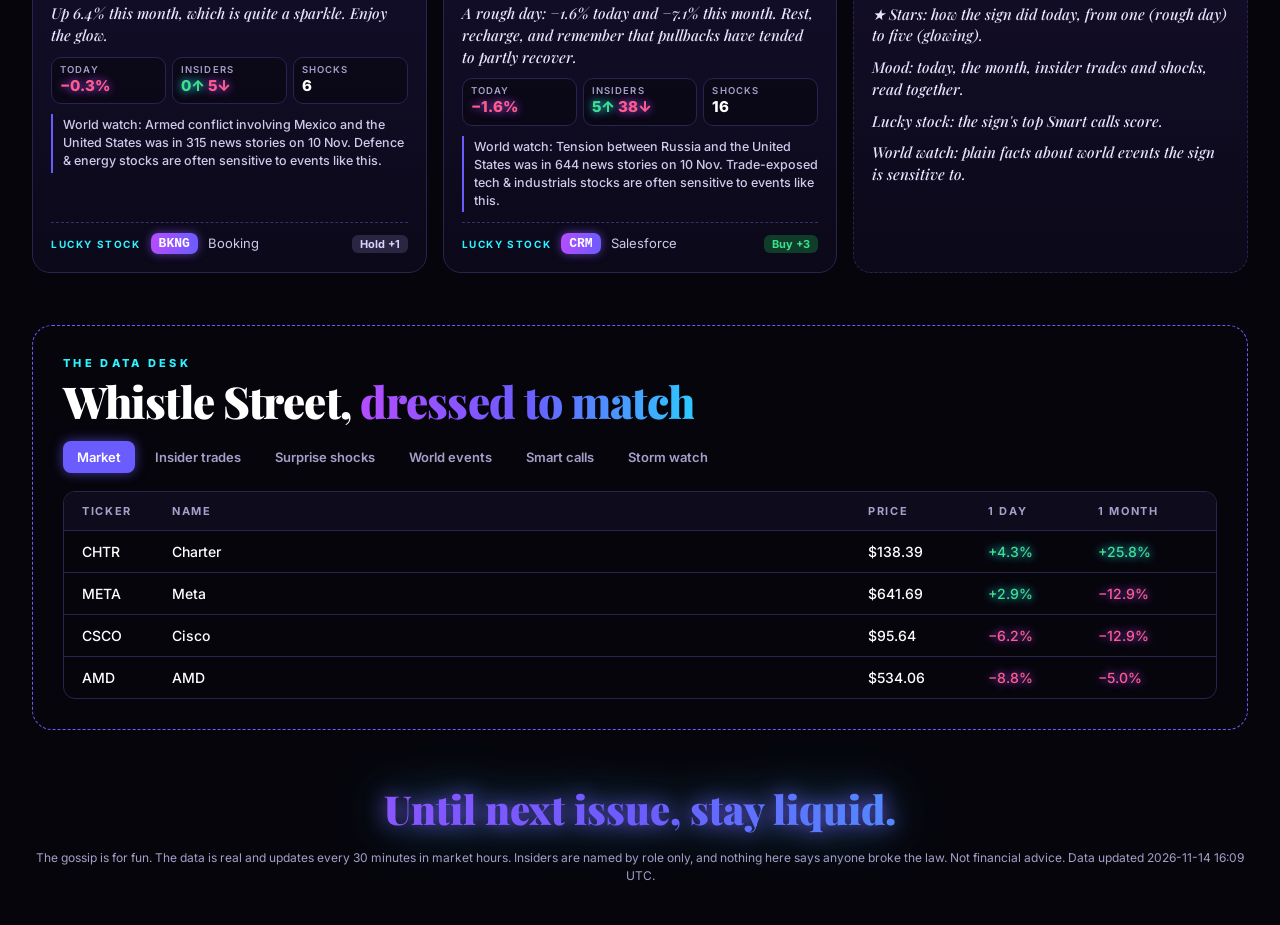
==== commit da9d4195: "Rename the site to Whistle Street Co-Authored-By: Claude Opus 5.5 <noreply@anthropic.com> Claude-Ses" ====
--- a/site/tattler/index.html
+++ b/site/tattler/index.html
@@ -4,7 +4,7 @@
 <meta charset="utf-8">
 <meta name="viewport" content="width=device-width, initial-scale=1">
 <title>The Ticker Tattler</title>
-<meta name="description" content="Market gossip from Signal Watch: insider trades, surprise moves and world news, built on real data.">
+<meta name="description" content="Market gossip from Whistle Street: insider trades, surprise moves and world news, built on real data.">
 <link rel="preconnect" href="https://fonts.googleapis.com">
 <link rel="preconnect" href="https://fonts.gstatic.com" crossorigin>
 <link href="https://fonts.googleapis.com/css2?family=Playfair+Display:ital,wght@0,600;0,700;0,800;0,900;1,500;1,700&family=Inter:wght@400;500;600;700;800&display=swap" rel="stylesheet">
@@ -13,7 +13,7 @@
 <body class="issue">
 <div class="page">
   <div class="bar">
-    <a class="back" href="../">&larr; Signal Watch</a>
+    <a class="back" href="../">&larr; Whistle Street</a>
   </div>
 
 <main class="issue" id="issue" aria-live="polite"></main>
--- a/site/tattler/tattler.css
+++ b/site/tattler/tattler.css
@@ -346,7 +346,7 @@
 body.issue .opp-art{position:relative;display:grid;place-items:center}
 body.issue .opp-frame{position:relative;width:220px;height:220px;border-radius:28px;display:grid;place-items:center;background:radial-gradient(circle,#1a1236,#0b0818);box-shadow:0 0 0 2px #ff5c8a,0 0 26px rgba(255,92,138,.55),0 0 60px rgba(180,77,255,.35),inset 0 0 30px rgba(255,92,138,.2);overflow:hidden;transform:rotate(-3deg)}
 body.issue .opp-frame .lg-big{width:132px;height:132px;border-radius:24px;object-fit:contain;filter:grayscale(.35) contrast(1.05) drop-shadow(0 0 10px rgba(255,255,255,.2))}
-body.issue .opp-frame .lg-txt.lg-big{display:grid;place-items:center;font:900 44px 'Playfair Display',serif;color:#fff;background:none}
+body.issue .opp-frame .lg-txt.lg-big{display:grid;place-items:center;font:900 36px 'Playfair Display',serif;color:#fff;background:none;width:auto;height:auto}
 body.issue .opp-frame .crack{position:absolute;inset:0;width:100%;height:100%;fill:none;stroke:#fff;stroke-width:2.5;stroke-linejoin:round;opacity:.85;filter:drop-shadow(0 0 4px #ff5c8a)}
 body.issue .opp-arrow{position:absolute;bottom:-14px;right:-6px;background:#ff5c8a;color:#14010a;font:800 15px Inter,sans-serif;padding:6px 12px;border-radius:10px;box-shadow:0 0 18px rgba(255,92,138,.7);transform:rotate(4deg)}
 body.issue .opp h2{font:900 clamp(30px,4vw,48px)/1.05 'Playfair Display',serif;margin:6px 0 10px}
@@ -383,3 +383,4 @@
 body.issue .sc-b{font:700 11px Inter,sans-serif;padding:2px 8px;border-radius:6px;white-space:nowrap}.sc-b.Buy{background:#0f3d2a;color:#3ee08f}.sc-b.Hold{background:#2a2540;color:#d9d3ff}.sc-b.Sell{background:#3d0f1e;color:#ff5c8a}
 @media (max-width:980px){body.issue .sc-grid{grid-template-columns:1fr 1fr}}
 @media (max-width:860px){body.issue .opp{grid-template-columns:1fr;justify-items:center;text-align:left}body.issue .opp-body{width:100%}body.issue .sc-grid{grid-template-columns:1fr}body.issue .sc-hero{flex-direction:column;text-align:center;padding:22px 16px}body.issue .sc-glyph.big{width:100px;height:100px}}
+body.issue .opp-empty{margin:28px 0}
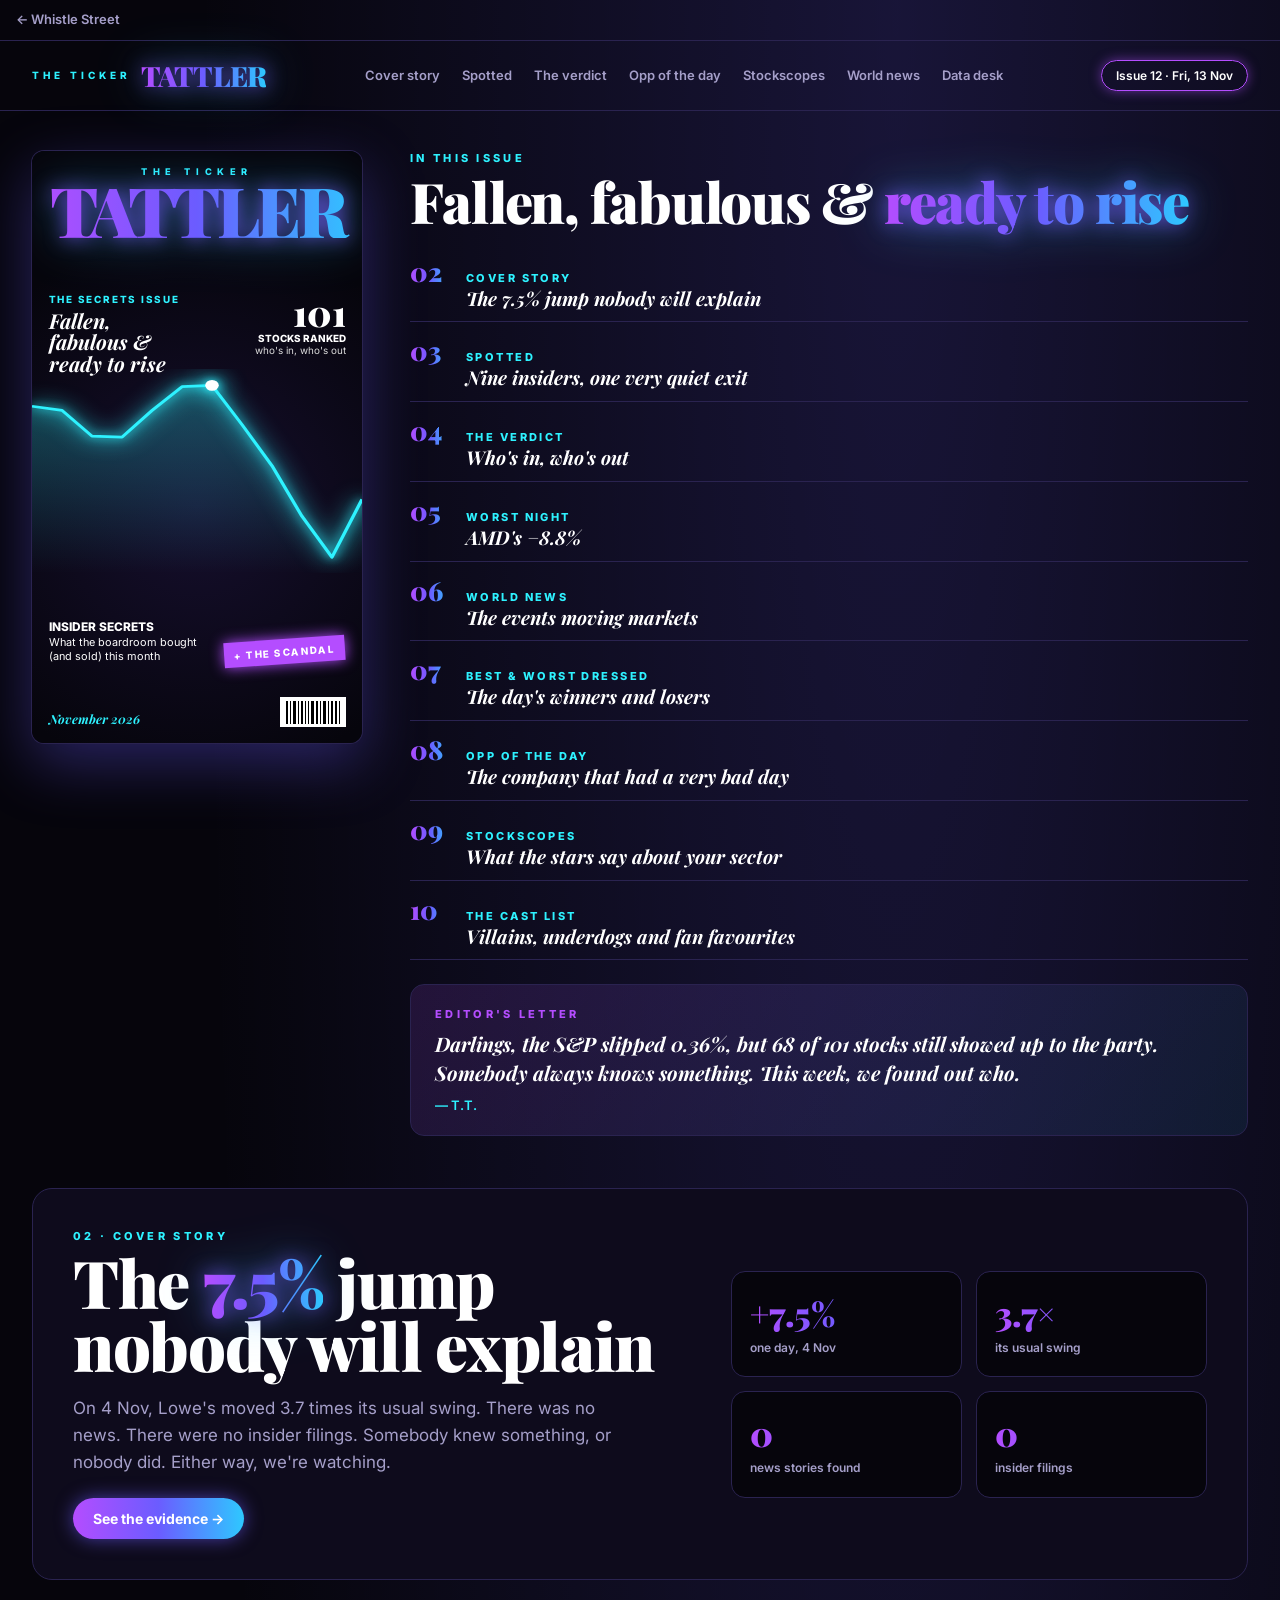
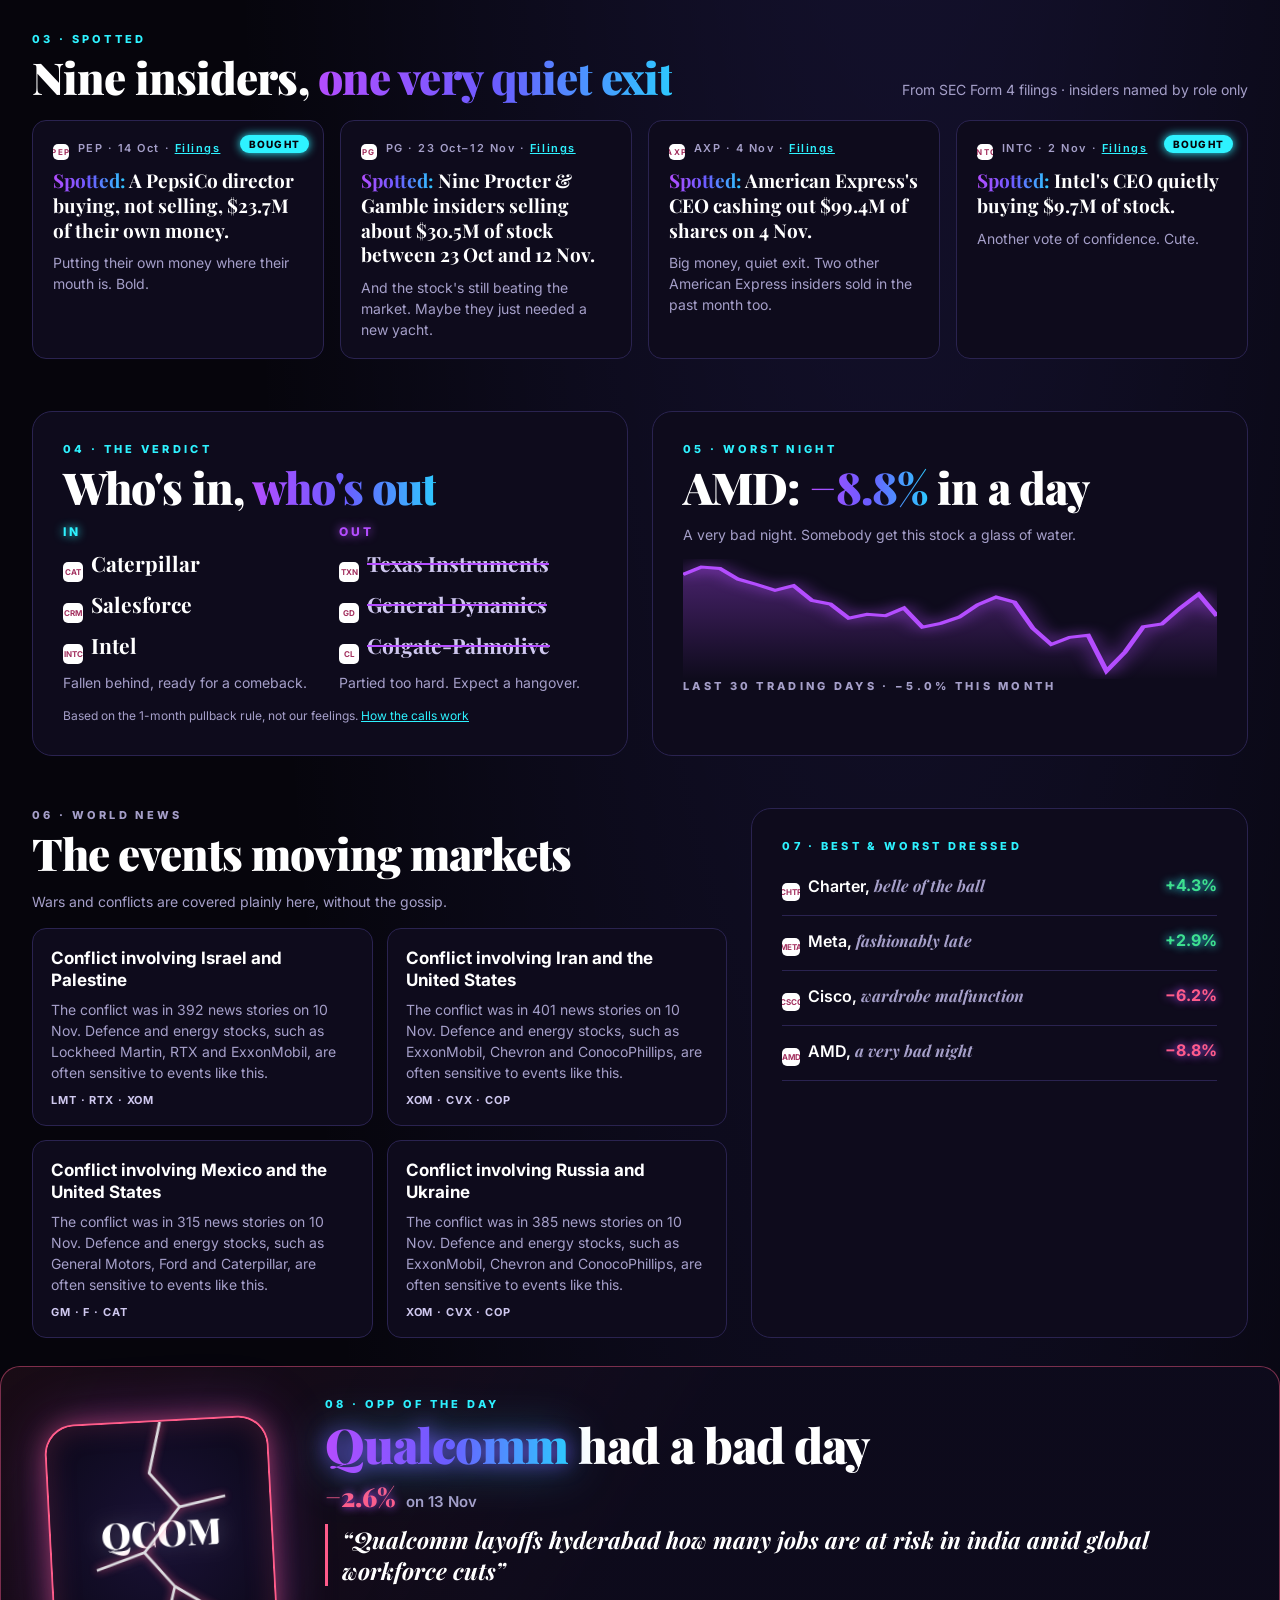
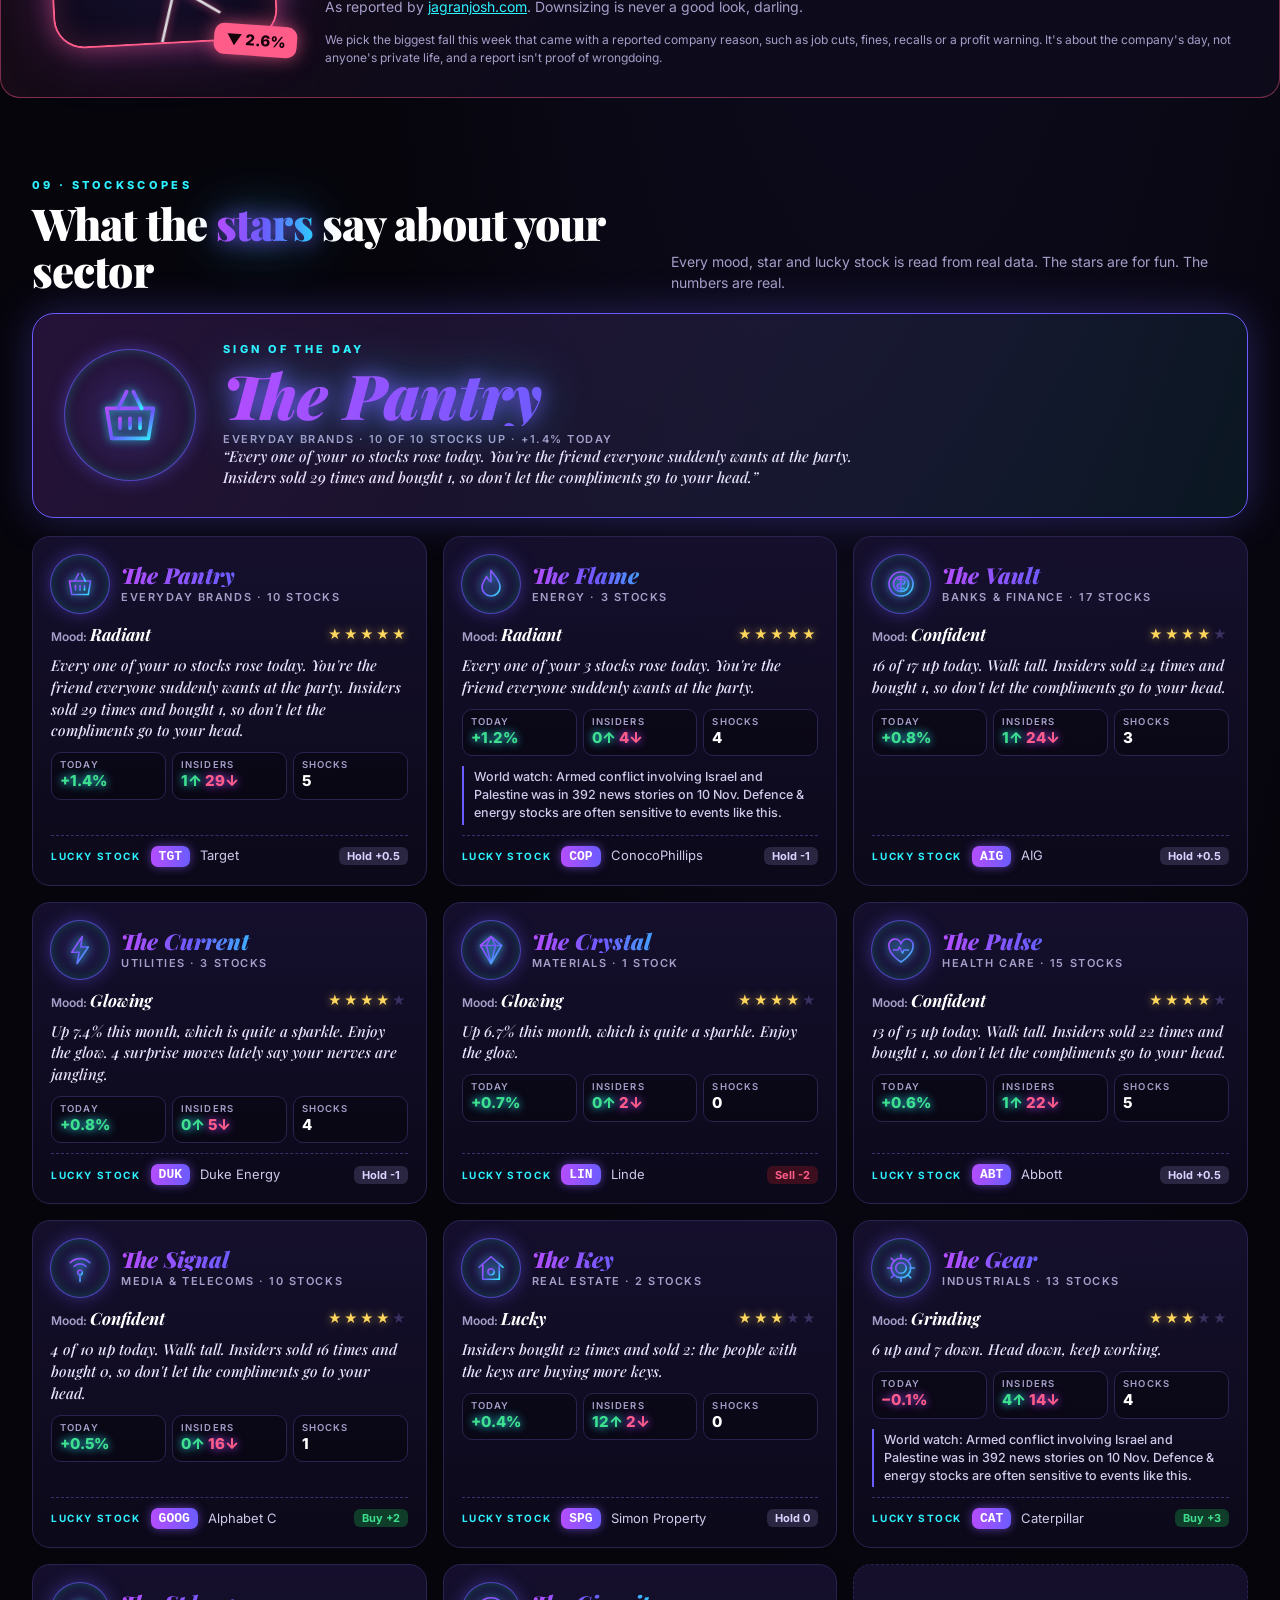
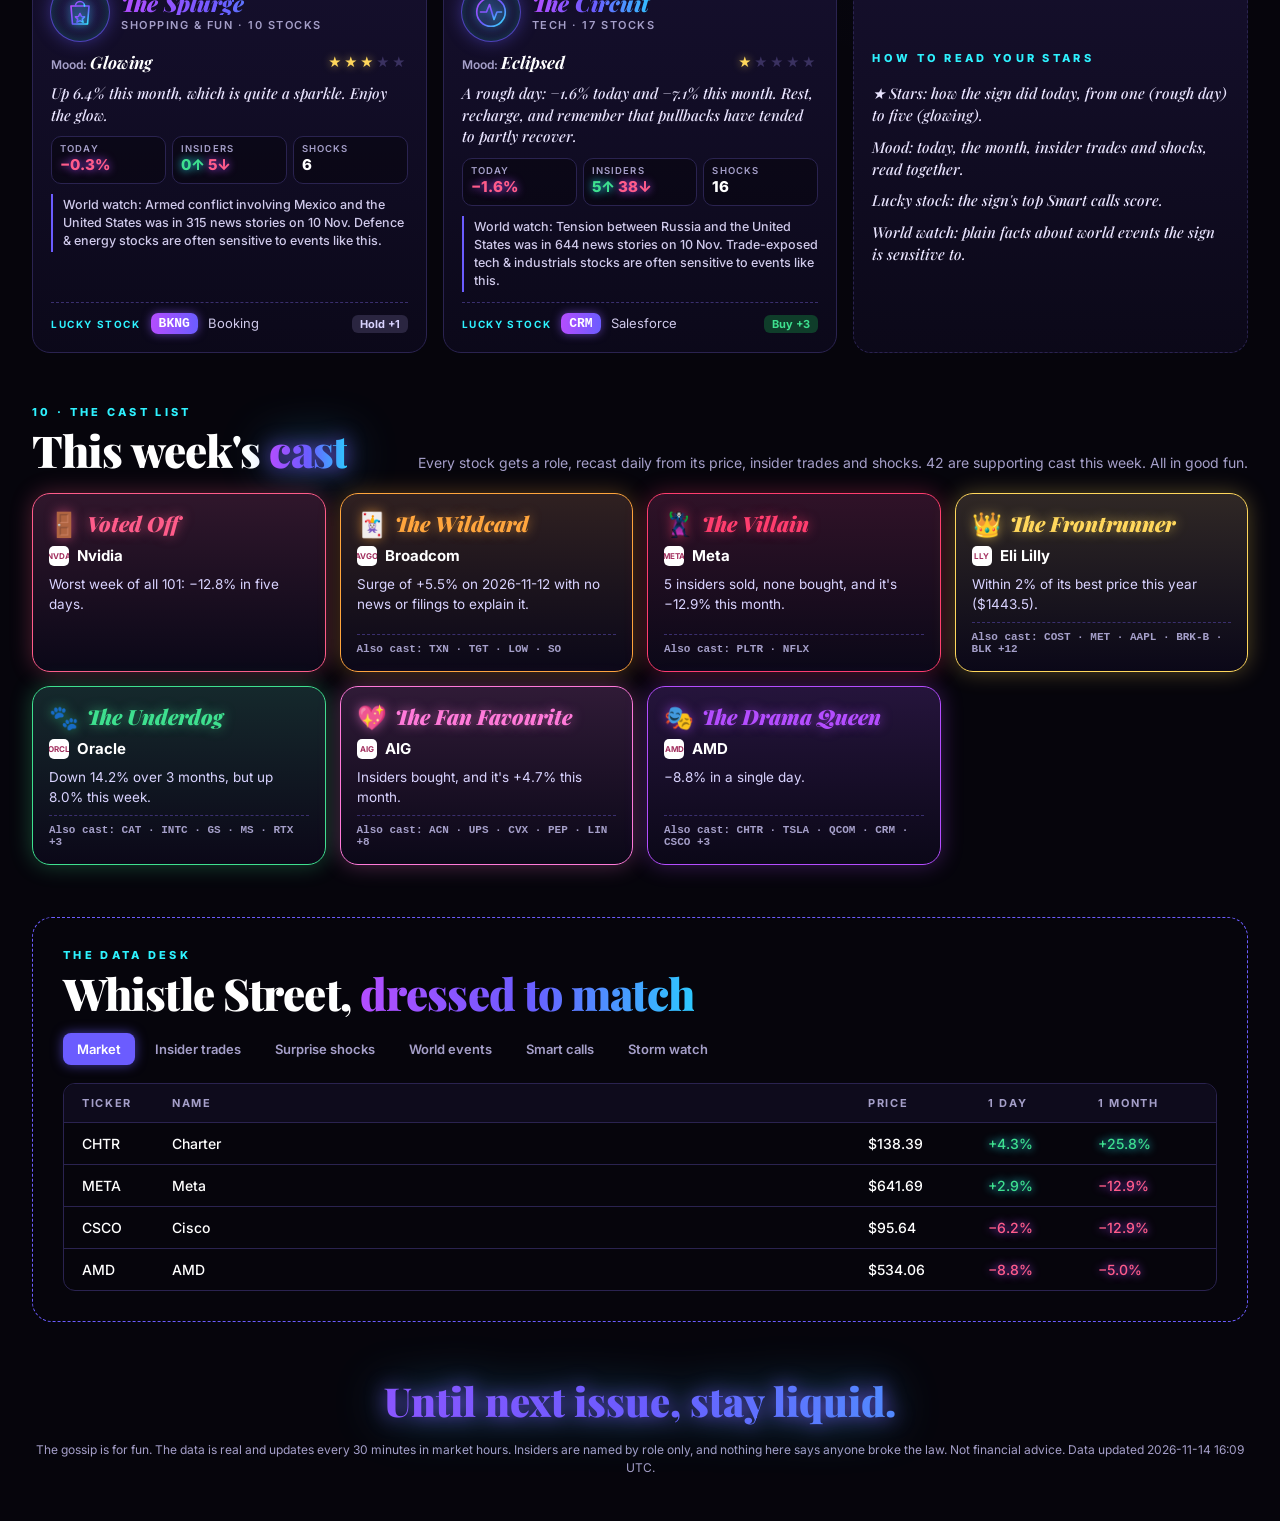
==== commit d3be6016: "Reality TV roles: a daily role badge for every stock, and a cast list in the Ticker Tattler Co-Autho" ====
--- a/site/tattler/index.html
+++ b/site/tattler/index.html
@@ -19,6 +19,7 @@
 <main class="issue" id="issue" aria-live="polite"></main>
 <p class="loading" id="loading">Getting the gossip&hellip;</p>
 </div>
+<script src="../roles.js"></script>
 <script src="extras.js"></script>
 <script src="issue.js"></script>
 <script src="tattler.js"></script>
--- a/site/tattler/tattler.css
+++ b/site/tattler/tattler.css
@@ -384,3 +384,14 @@
 @media (max-width:980px){body.issue .sc-grid{grid-template-columns:1fr 1fr}}
 @media (max-width:860px){body.issue .opp{grid-template-columns:1fr;justify-items:center;text-align:left}body.issue .opp-body{width:100%}body.issue .sc-grid{grid-template-columns:1fr}body.issue .sc-hero{flex-direction:column;text-align:center;padding:22px 16px}body.issue .sc-glyph.big{width:100px;height:100px}}
 body.issue .opp-empty{margin:28px 0}
+
+/* ---- 10 The cast list ---- */
+body.issue .cast-grid{display:grid;grid-template-columns:repeat(4,1fr);gap:14px}
+body.issue .cast-card{position:relative;border:1px solid var(--rc);border-radius:18px;padding:16px;background:linear-gradient(180deg,color-mix(in srgb,var(--rc) 14%,#0e0b1c),#0b0818);box-shadow:0 0 22px color-mix(in srgb,var(--rc) 30%,transparent);display:flex;flex-direction:column;gap:8px}
+body.issue .cast-role{margin:0;font:italic 900 21px/1.1 'Playfair Display',serif;color:var(--rc);text-shadow:0 0 12px color-mix(in srgb,var(--rc) 60%,transparent);display:flex;align-items:center;gap:8px}
+body.issue .cast-ic{font-size:24px;font-style:normal}
+body.issue .cast-who{margin:0;display:flex;align-items:center;gap:8px;font-size:15px}
+body.issue .cast-why{margin:0;font-size:13.5px;color:#d9d3ff;line-height:1.45}
+body.issue .cast-also{margin:auto 0 0;font:600 11px ui-monospace,Menlo,monospace;color:var(--mute);border-top:1px dashed #3a2f6e;padding-top:8px}
+@media (max-width:980px){body.issue .cast-grid{grid-template-columns:1fr 1fr}}
+@media (max-width:560px){body.issue .cast-grid{grid-template-columns:1fr}}
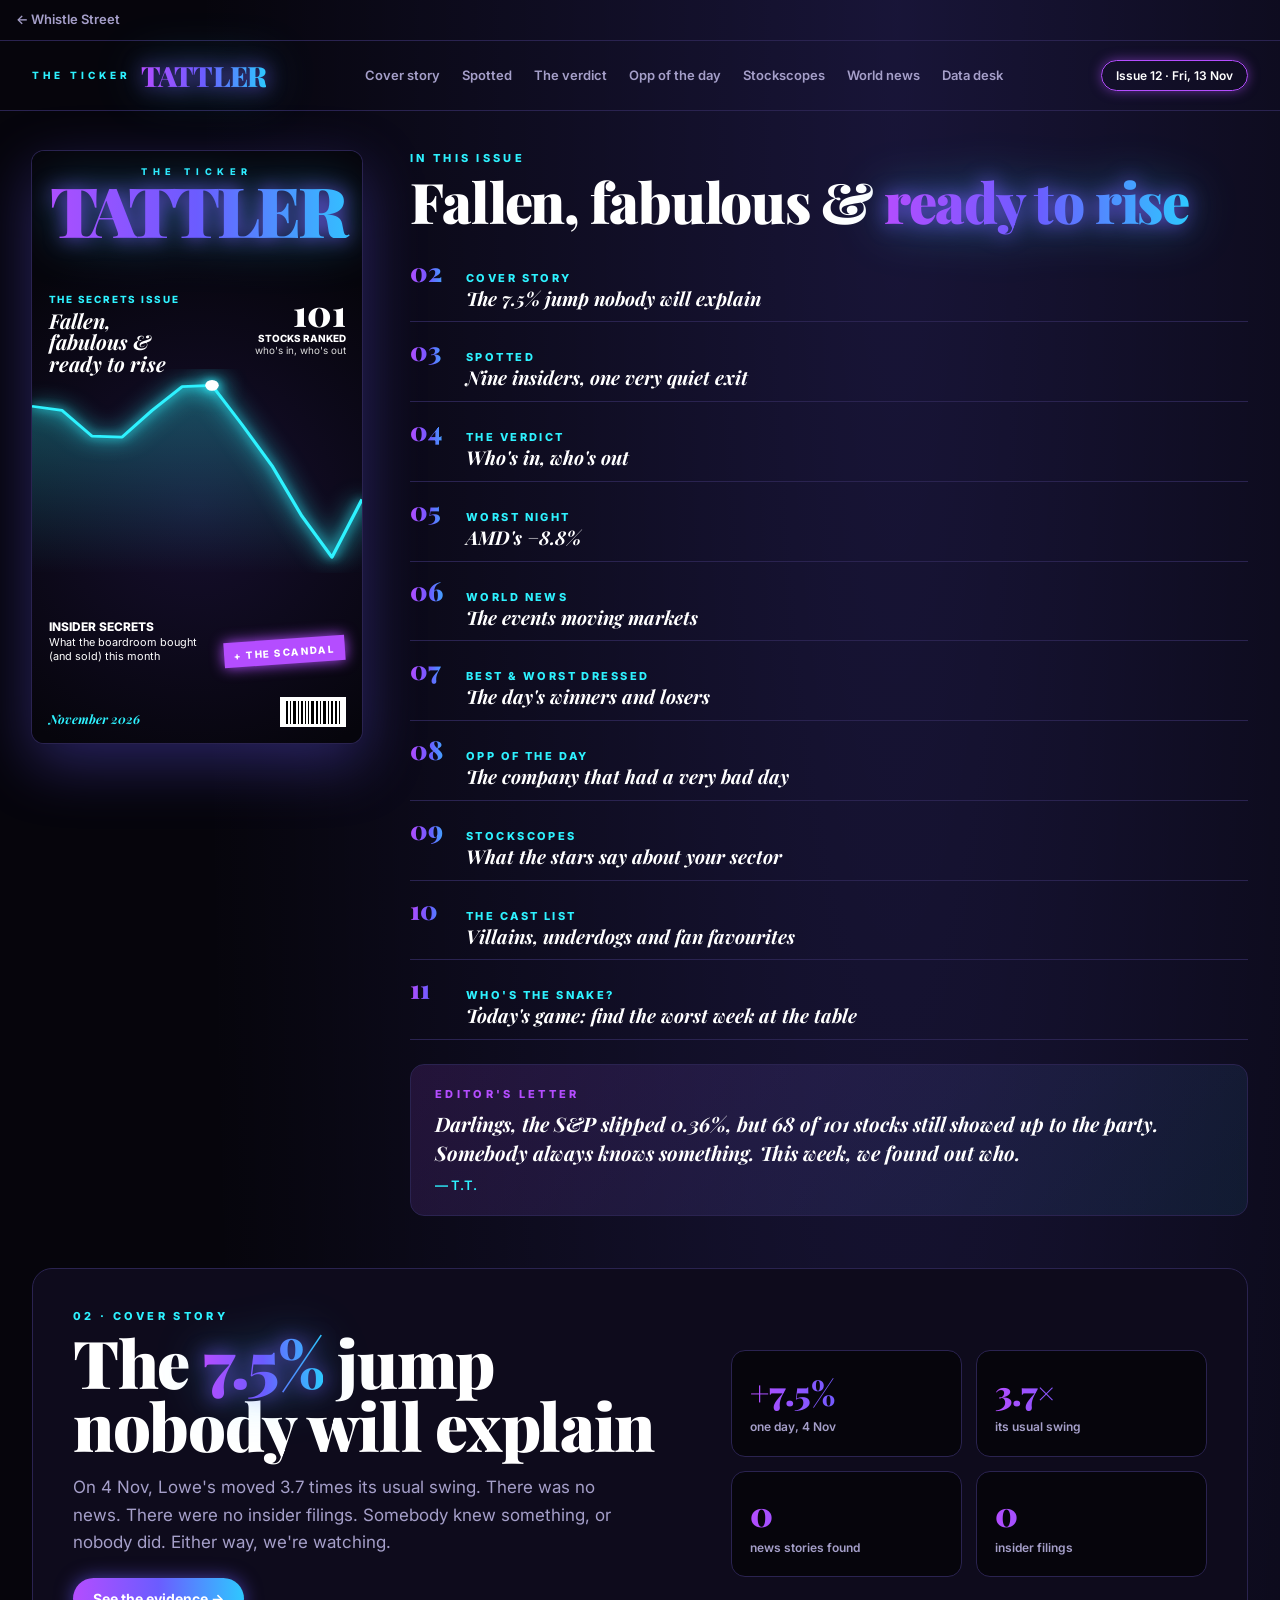
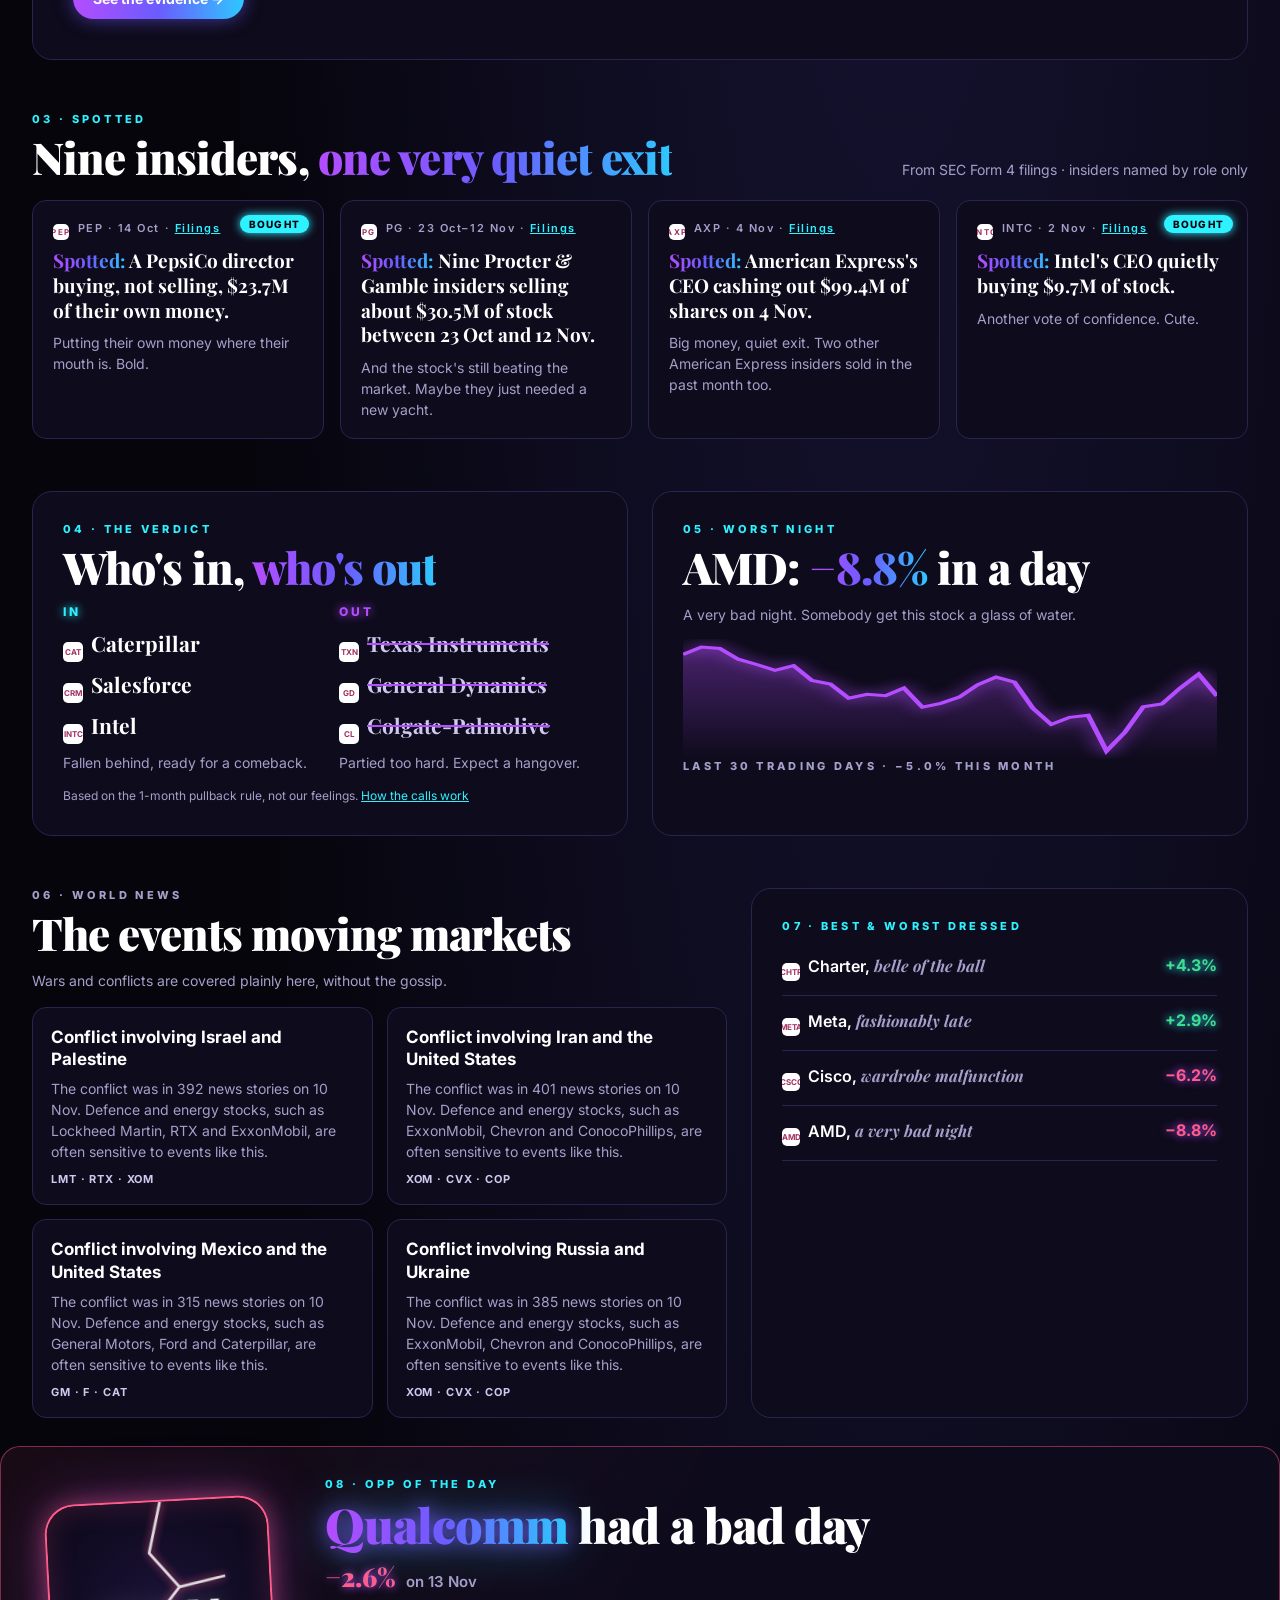
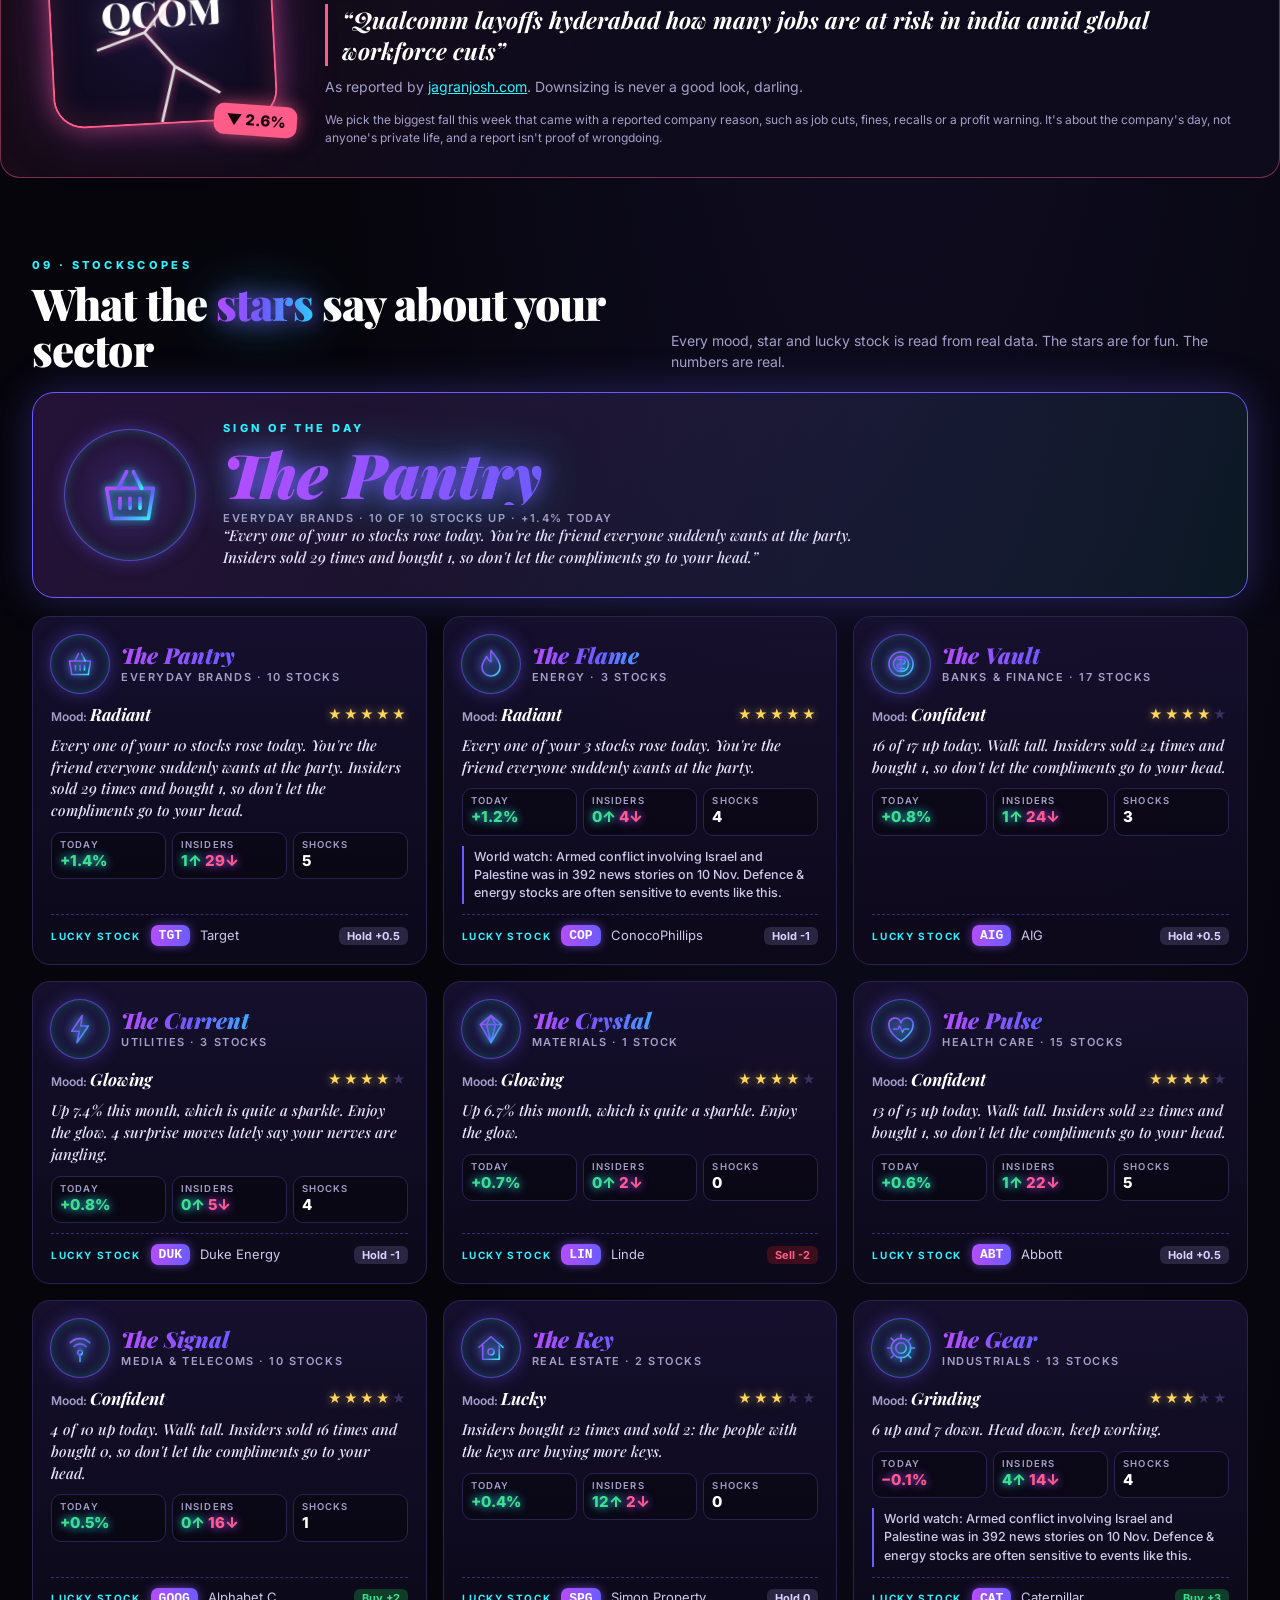
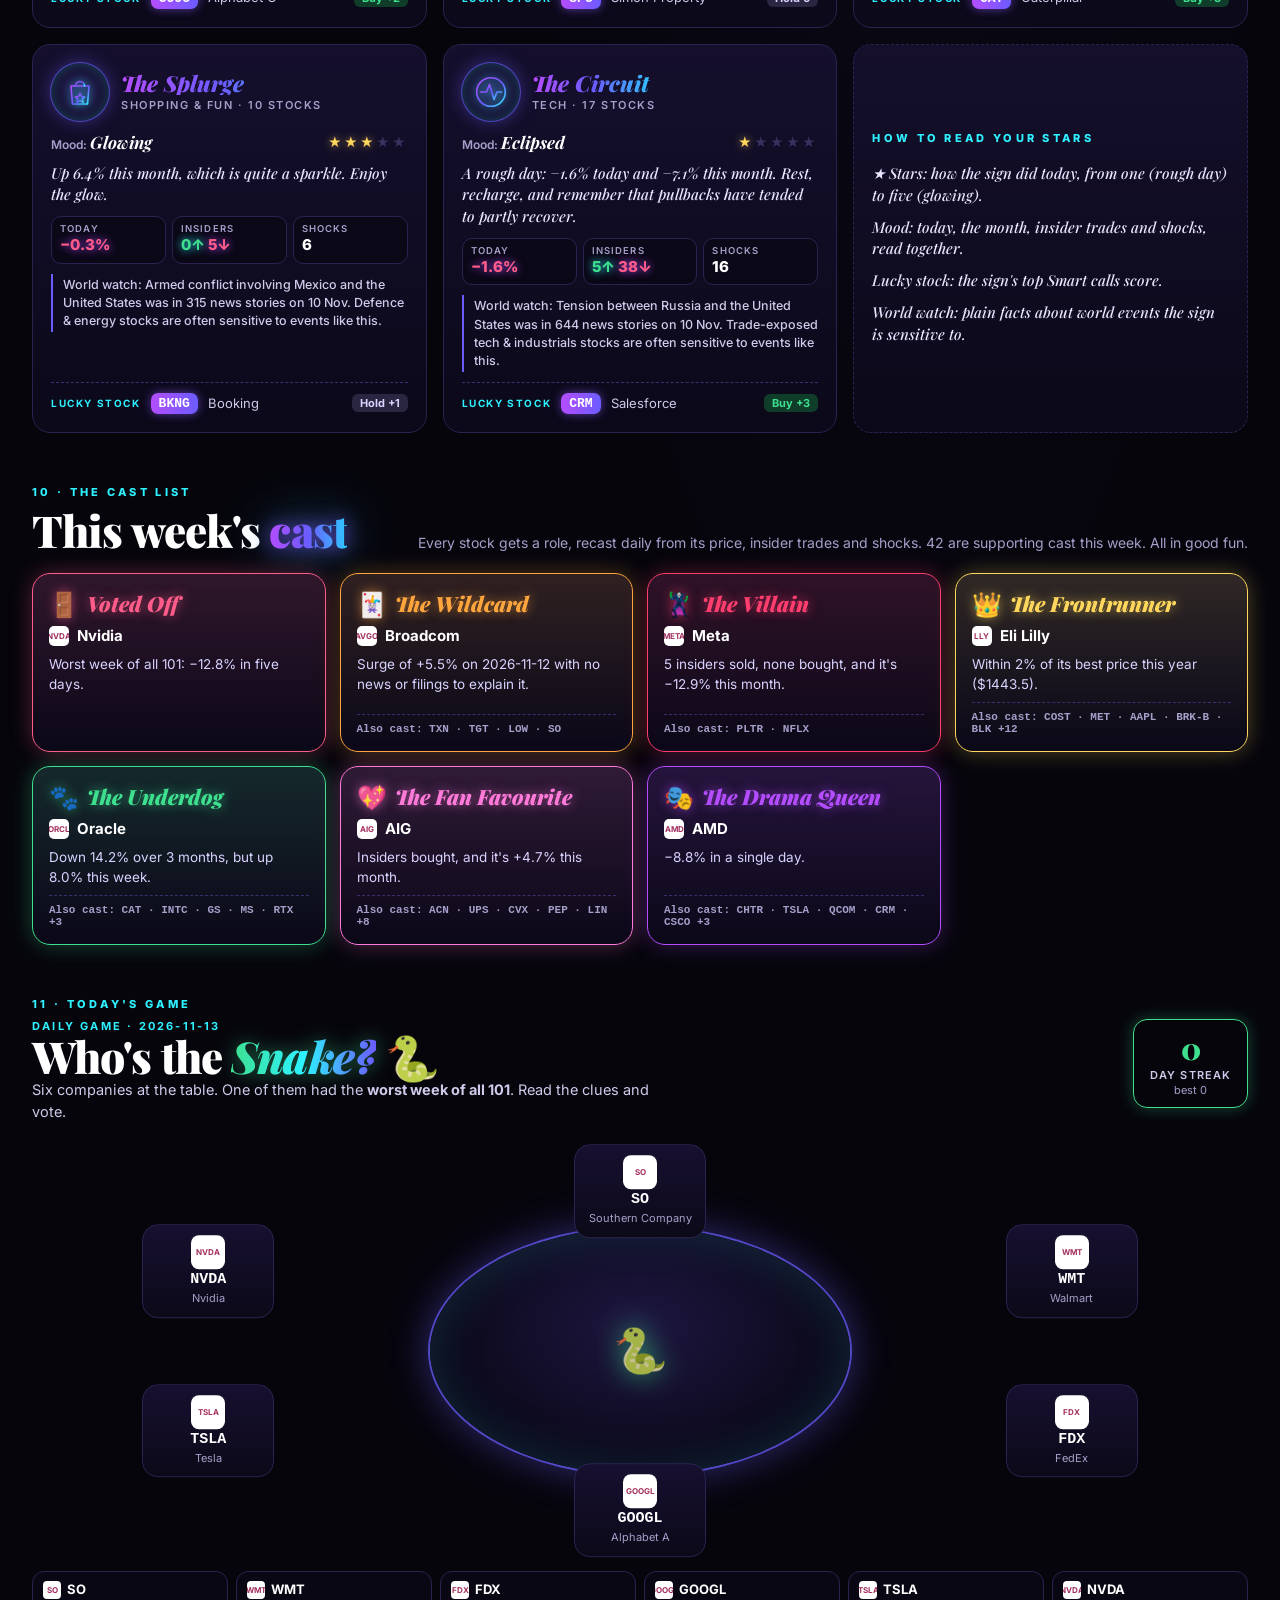
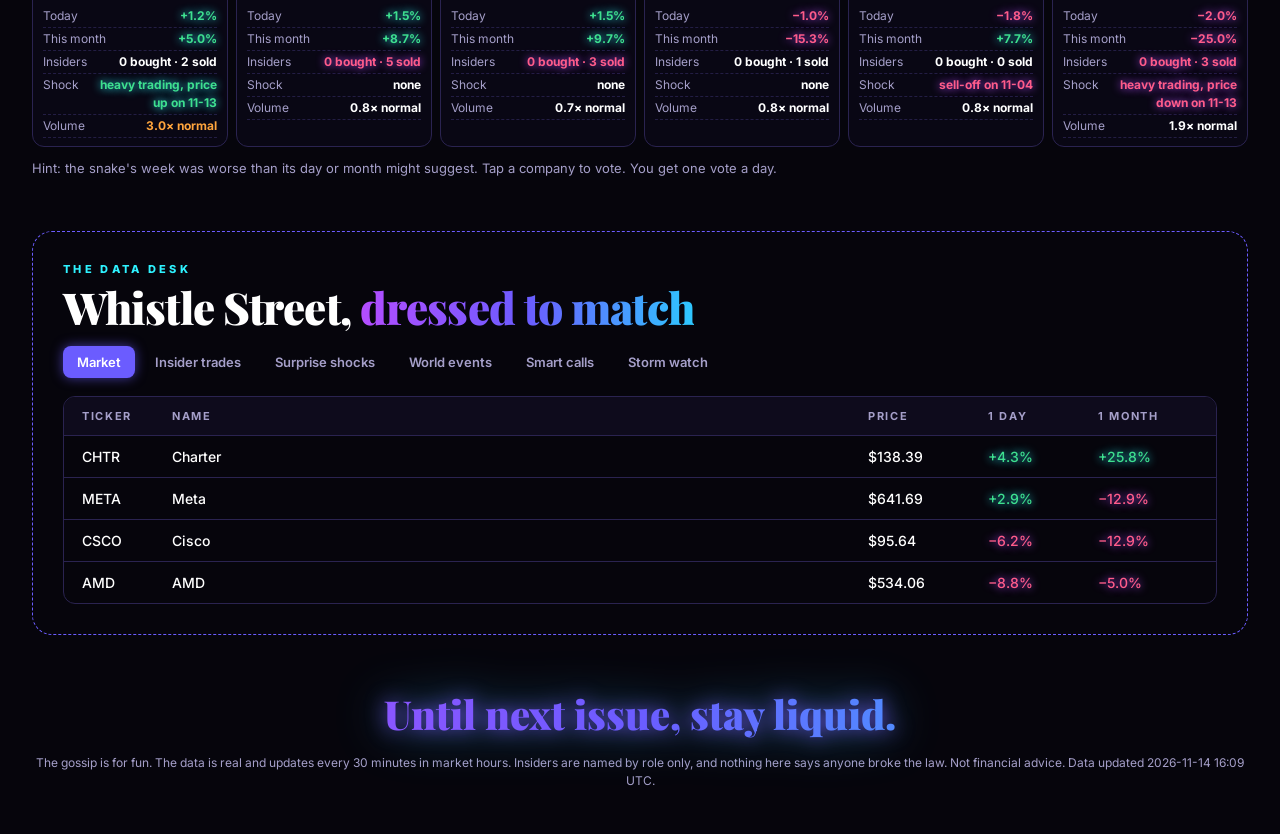
==== commit b0b6c558: "Who's the Snake? daily game on Today and in the Tattler Issue Co-Authored-By: Claude Opus 5.5 <norep" ====
--- a/site/tattler/index.html
+++ b/site/tattler/index.html
@@ -9,6 +9,7 @@
 <link rel="preconnect" href="https://fonts.gstatic.com" crossorigin>
 <link href="https://fonts.googleapis.com/css2?family=Playfair+Display:ital,wght@0,600;0,700;0,800;0,900;1,500;1,700&family=Inter:wght@400;500;600;700;800&display=swap" rel="stylesheet">
 <link rel="stylesheet" href="tattler.css">
+<link rel="stylesheet" href="../snake.css">
 </head>
 <body class="issue">
 <div class="page">
@@ -20,6 +21,7 @@
 <p class="loading" id="loading">Getting the gossip&hellip;</p>
 </div>
 <script src="../roles.js"></script>
+<script src="../snake.js"></script>
 <script src="extras.js"></script>
 <script src="issue.js"></script>
 <script src="tattler.js"></script>
--- a/site/snake.css
+++ b/site/snake.css
@@ -0,0 +1,36 @@
+/* Who's the Snake? (shared by the main site and the Ticker Tattler) */
+.snakebox{--sp:#b44dff;--sb:#6b5cff;--sc:#2ef2ff;--sl:#3ee08f}
+.sn-head{display:flex;justify-content:space-between;gap:16px;align-items:flex-start;flex-wrap:wrap}
+.sn-kick{margin:0;color:var(--sc);font:700 11px Inter,sans-serif;letter-spacing:.2em;text-transform:uppercase}
+.sn-title{margin:6px 0 4px;font:900 clamp(30px,4vw,46px)/1 'Playfair Display',Georgia,serif;color:#fff}
+.sn-gt{font-style:italic;background:linear-gradient(90deg,#3ee08f,#2ef2ff 50%,#6b5cff);-webkit-background-clip:text;background-clip:text;color:transparent;filter:drop-shadow(0 0 10px rgba(62,224,143,.5))}
+.sn-sub{margin:0;color:#cfc9ea;font-size:14.5px;max-width:620px}
+.sn-streak{display:grid;justify-items:center;border:1px solid var(--sl);border-radius:14px;padding:8px 16px;box-shadow:0 0 16px rgba(62,224,143,.3)}
+.sn-streak b{font:900 30px 'Playfair Display',serif;color:var(--sl)}.sn-streak span{font:600 11px Inter,sans-serif;letter-spacing:.1em;text-transform:uppercase;color:#cfc9ea}.sn-streak small{color:#a59fc9;font-size:11px}
+.sn-table{position:relative;height:420px;margin:18px 0 10px}
+.sn-round{position:absolute;left:50%;top:50%;width:min(56%,420px);aspect-ratio:1.7;transform:translate(-50%,-50%);border-radius:50%;background:radial-gradient(ellipse at 50% 40%,#1d1640,#0b0818 70%);box-shadow:0 0 0 2px rgba(107,92,255,.7),0 0 40px rgba(107,92,255,.45),inset 0 0 50px rgba(46,242,255,.15);display:grid;place-items:center}
+.sn-round span{font-size:44px;filter:drop-shadow(0 0 14px rgba(62,224,143,.8));opacity:.85}
+.sn-seat{position:absolute;left:var(--x);top:var(--y);transform:translate(-50%,-50%);width:132px;display:grid;justify-items:center;gap:2px;padding:10px 8px;border-radius:16px;border:1px solid #2a2350;background:linear-gradient(180deg,#171030,#0c0918);color:#fff;cursor:pointer;font:inherit;transition:transform .15s,box-shadow .15s}
+.sn-seat:hover:not(:disabled){transform:translate(-50%,-54%);box-shadow:0 0 18px rgba(46,242,255,.5);border-color:var(--sc)}
+.sn-seat b{font:800 15px ui-monospace,Menlo,monospace}.sn-seat small{font-size:11px;color:#a59fc9;max-width:120px;white-space:nowrap;overflow:hidden;text-overflow:ellipsis}
+.sn-seat em{font:700 12px Inter,sans-serif;font-style:normal;color:#ff5c8a}
+.sn-seat .lg{width:34px;height:34px;border-radius:8px;object-fit:contain;background:#fff;padding:3px}
+.sn-tk{display:none}
+.sn-seat.is-snake{border-color:var(--sl);box-shadow:0 0 0 2px var(--sl),0 0 26px rgba(62,224,143,.6);background:linear-gradient(180deg,#0f2e22,#0c0918)}
+.sn-seat.is-wrong{border-color:#ff5c8a;box-shadow:0 0 14px rgba(255,92,138,.45)}
+.sn-seat.is-out{opacity:.55}
+.sn-seat:disabled{cursor:default}
+.sn-clues{display:grid;grid-template-columns:repeat(6,1fr);gap:8px}
+.sn-card{border:1px solid #2a2350;border-radius:12px;padding:8px 10px;background:rgba(10,8,22,.85);font-size:12px}
+.sn-card.is-snake{border-color:var(--sl);box-shadow:0 0 14px rgba(62,224,143,.35)}
+.sn-ch{margin:0 0 6px;display:flex;align-items:center;gap:6px;font-size:13px}.sn-ch .lg{width:18px;height:18px;border-radius:4px;background:#fff}
+.sn-row{display:flex;justify-content:space-between;gap:6px;padding:2px 0;border-bottom:1px dashed rgba(42,35,80,.8)}.sn-row span{color:#a59fc9}
+.sn-row b{font-weight:700;text-align:right}.sn-row .neg{color:#ff5c8a}.sn-row .pos{color:#3ee08f}.sn-row .warn{color:#ffa53d}
+.sn-hint{margin:12px 0 0;color:#a59fc9;font-size:13px}
+.sn-reveal{margin-top:14px;padding:14px 16px;border-radius:14px;border:1px solid var(--sl);background:rgba(62,224,143,.07)}
+.sn-reveal.no{border-color:#ff5c8a;background:rgba(255,92,138,.06)}
+.sn-reveal p{margin:4px 0;font-size:14.5px;color:#e9e4ff}.sn-reveal a{color:var(--sc)}.sn-reveal .neg{color:#ff5c8a}
+.sn-verdict{font:italic 900 24px 'Playfair Display',serif!important}
+.sn-fine{font-size:12px!important;color:#a59fc9!important}
+@media (max-width:900px){.sn-clues{grid-template-columns:repeat(3,1fr)}}
+@media (max-width:600px){.sn-table{height:380px}.sn-round{width:62%}.sn-seat{width:98px;padding:7px 4px}.sn-seat small{display:none}.sn-clues{grid-template-columns:1fr 1fr}}
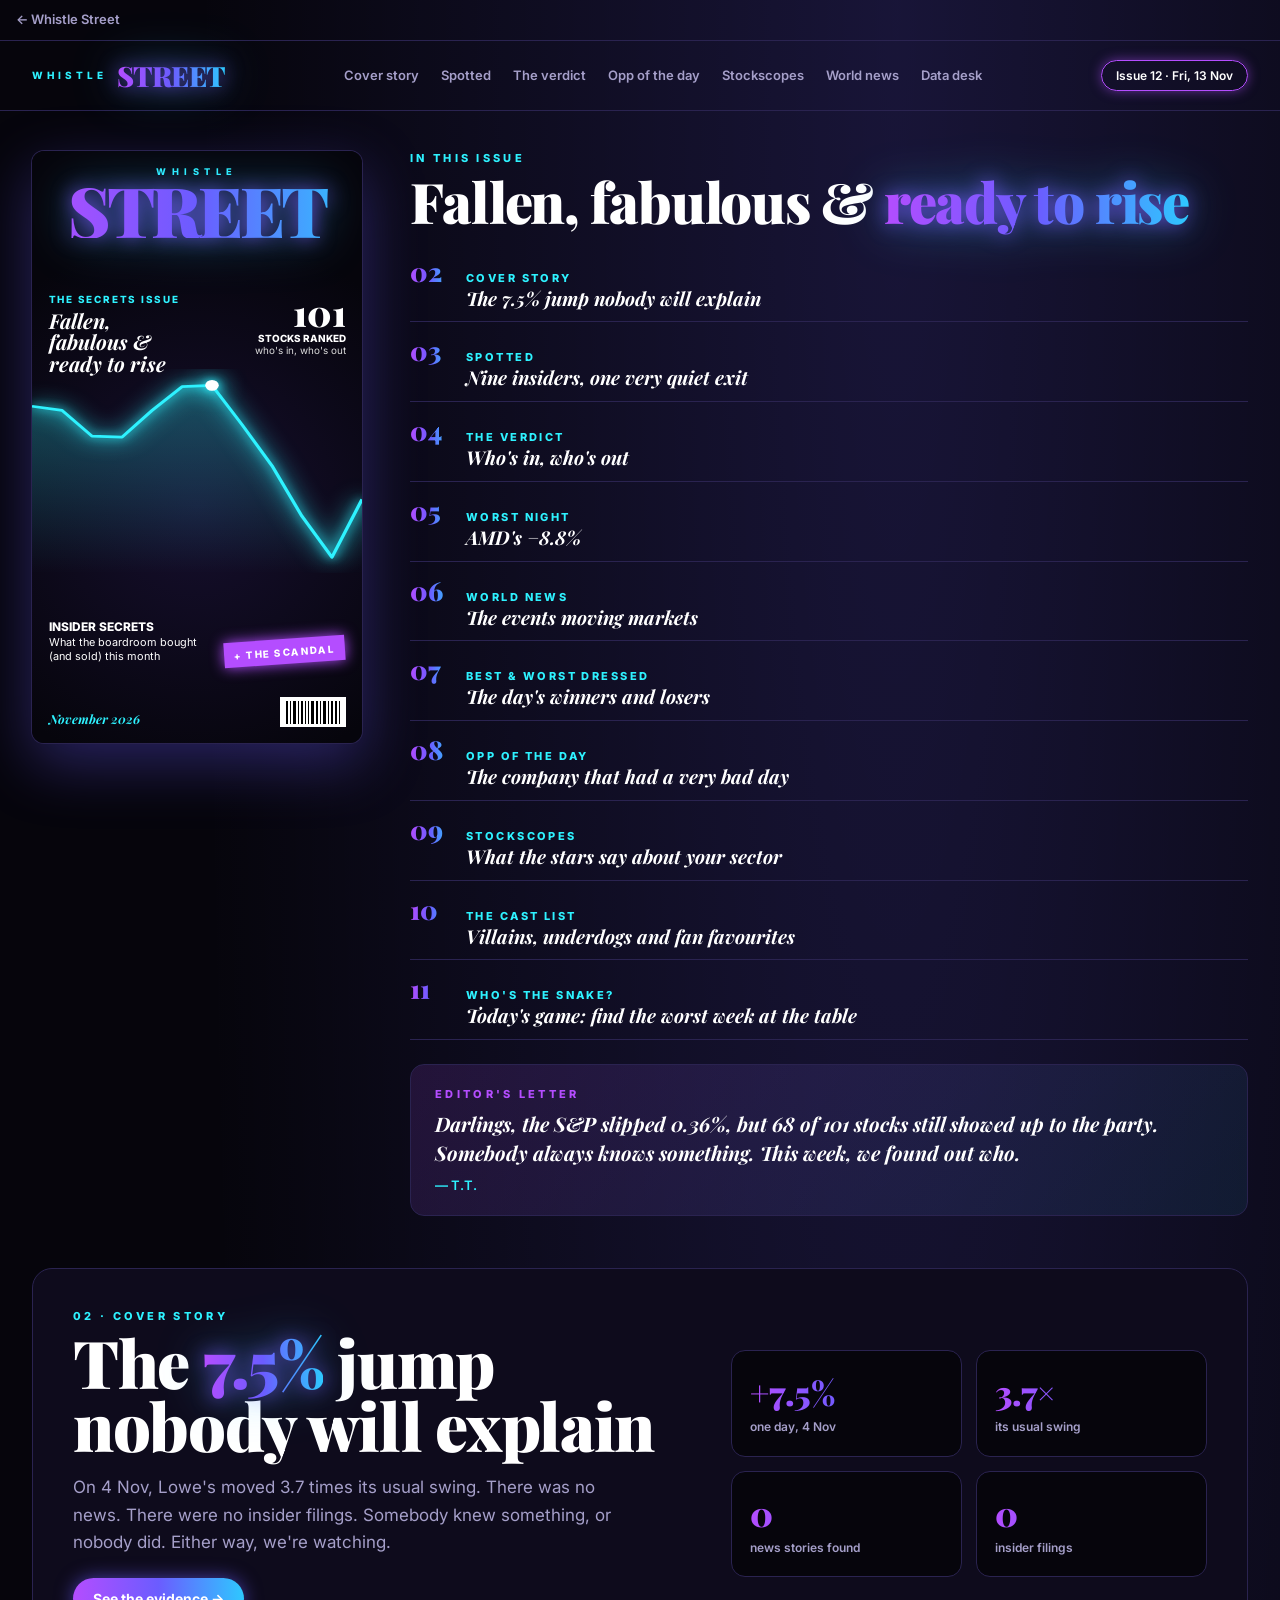
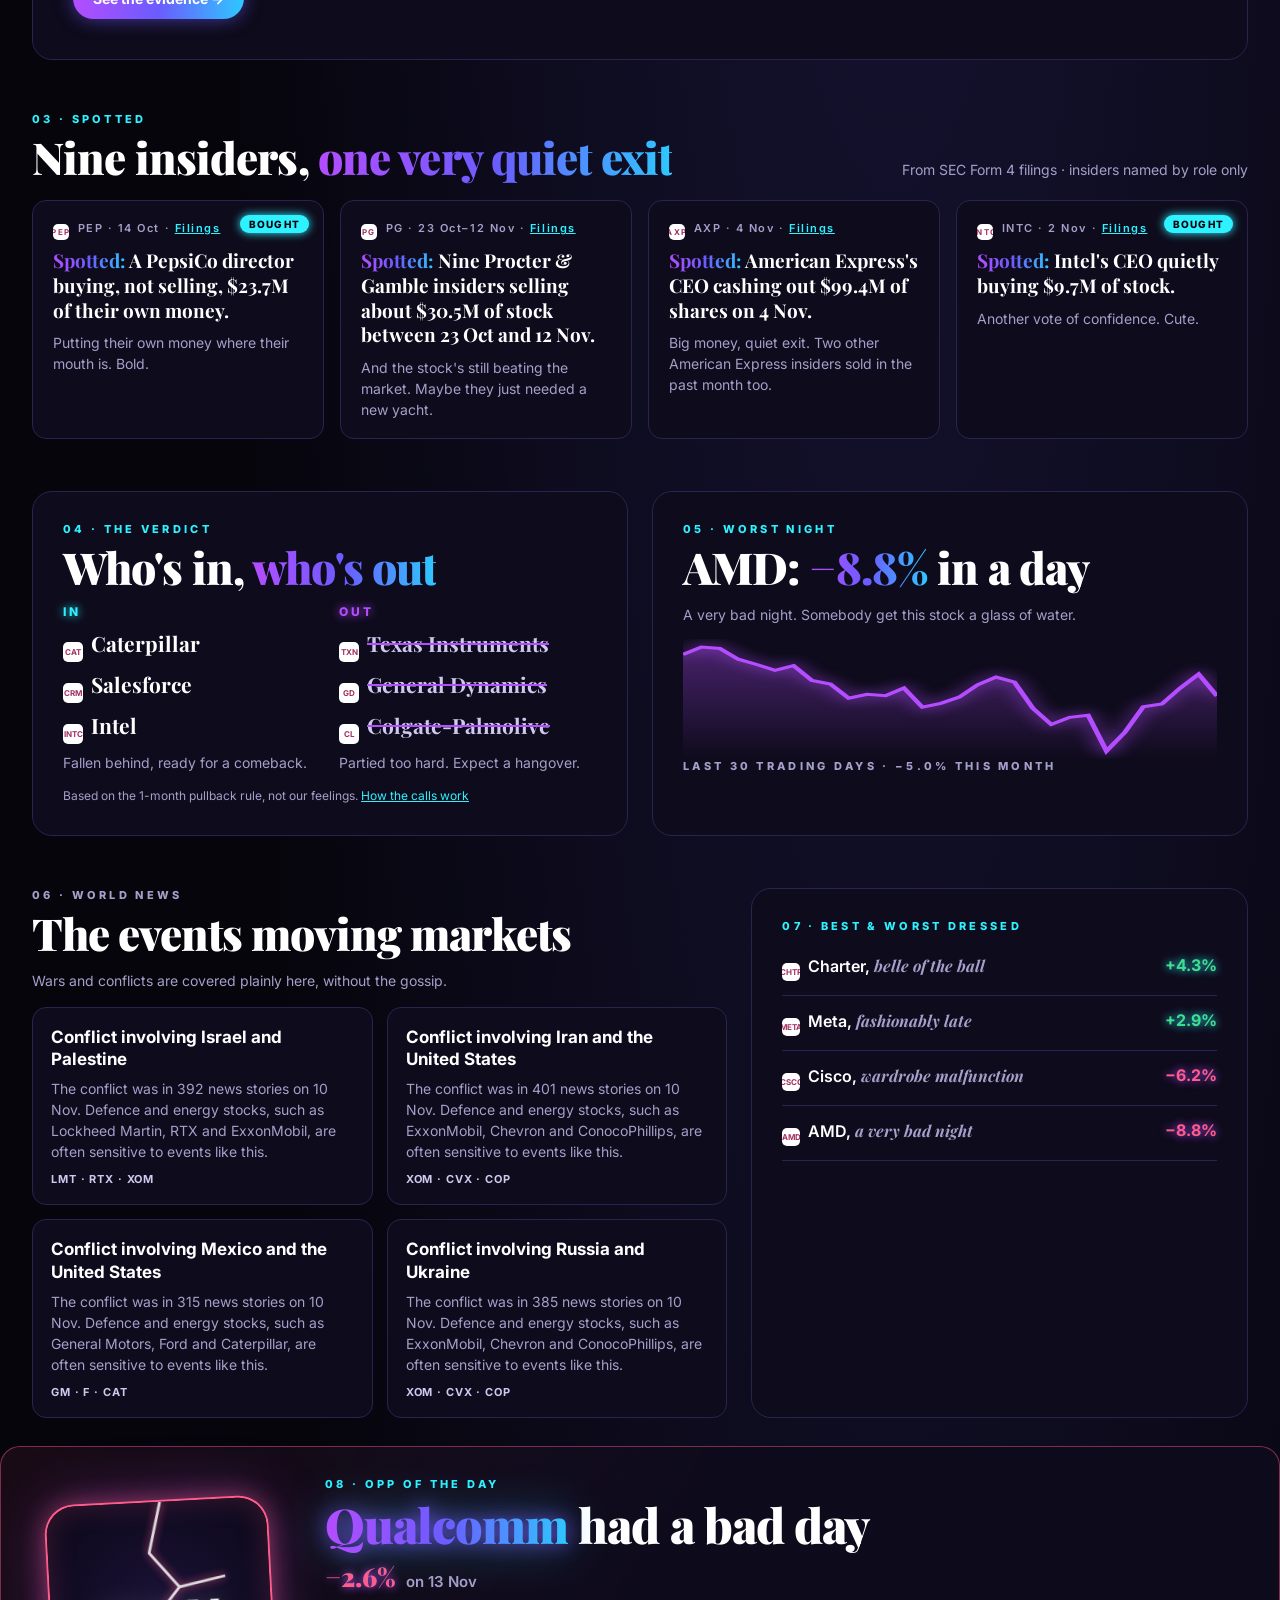
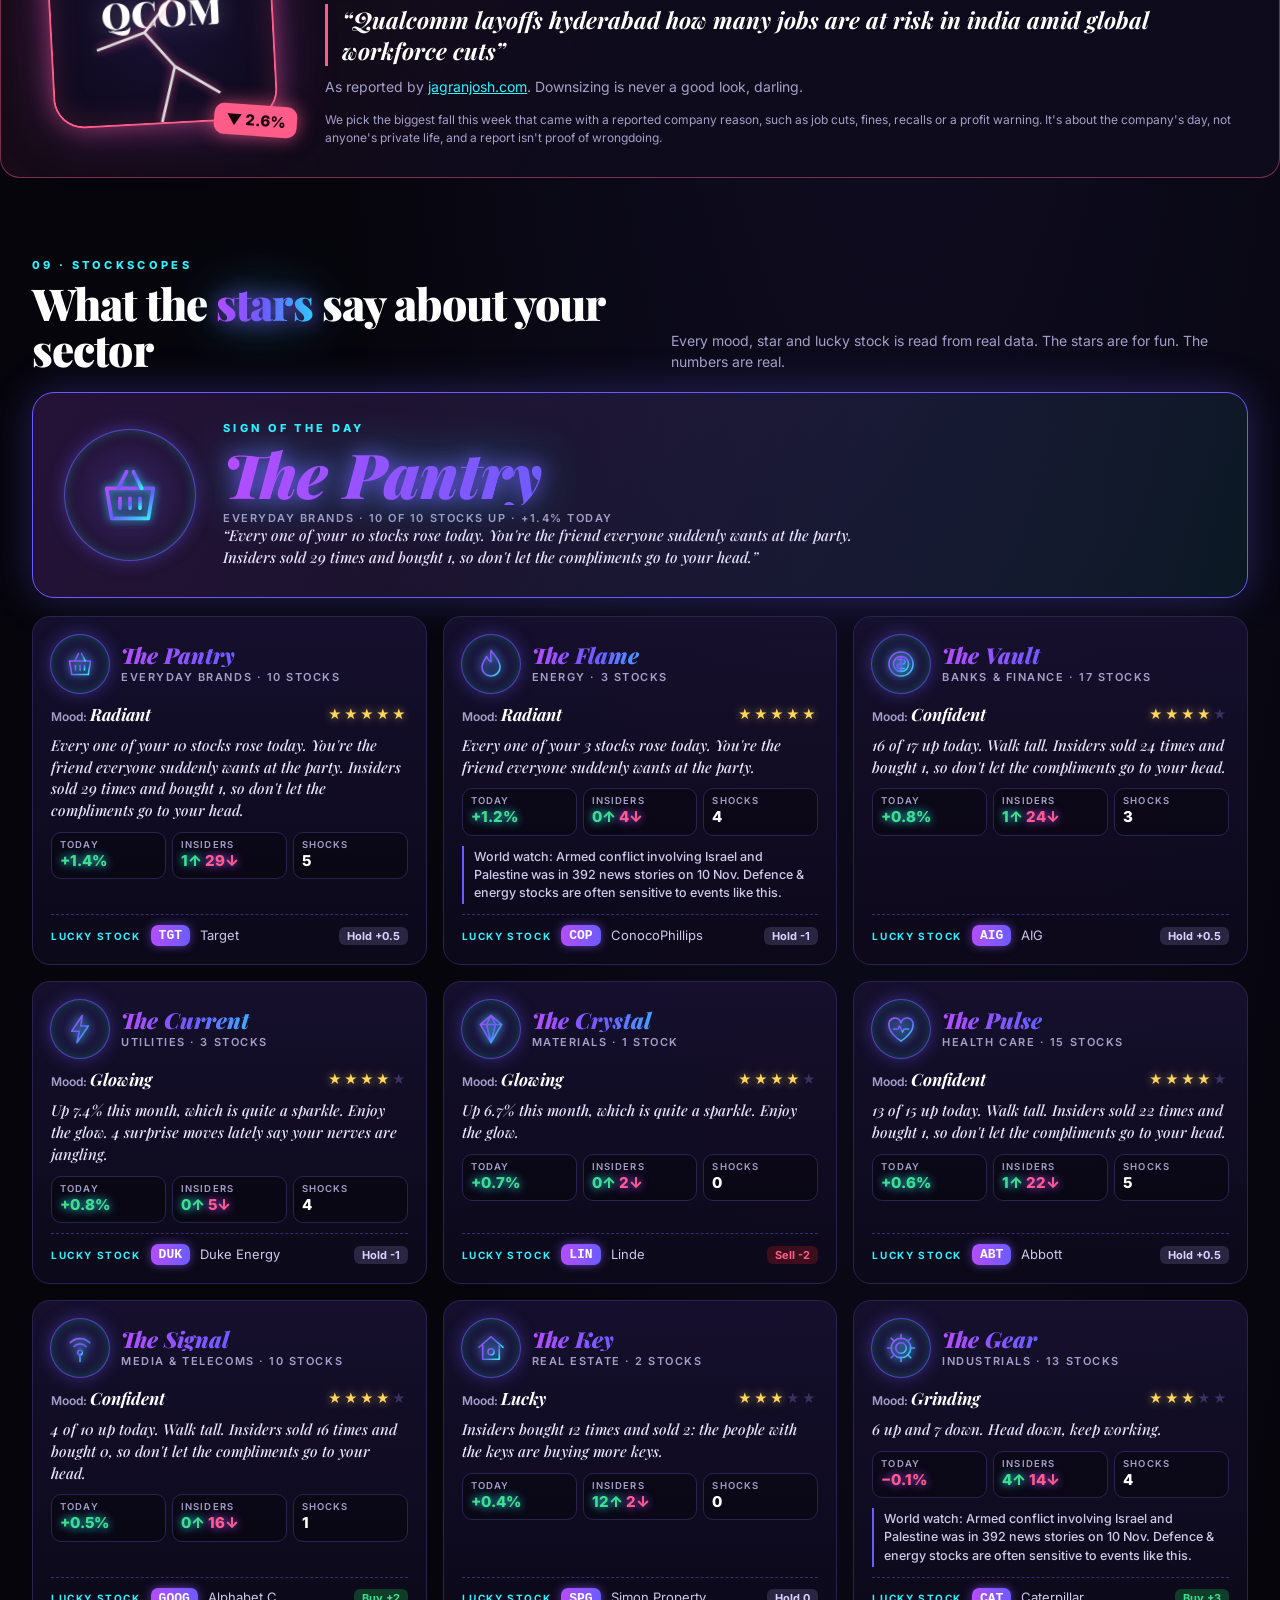
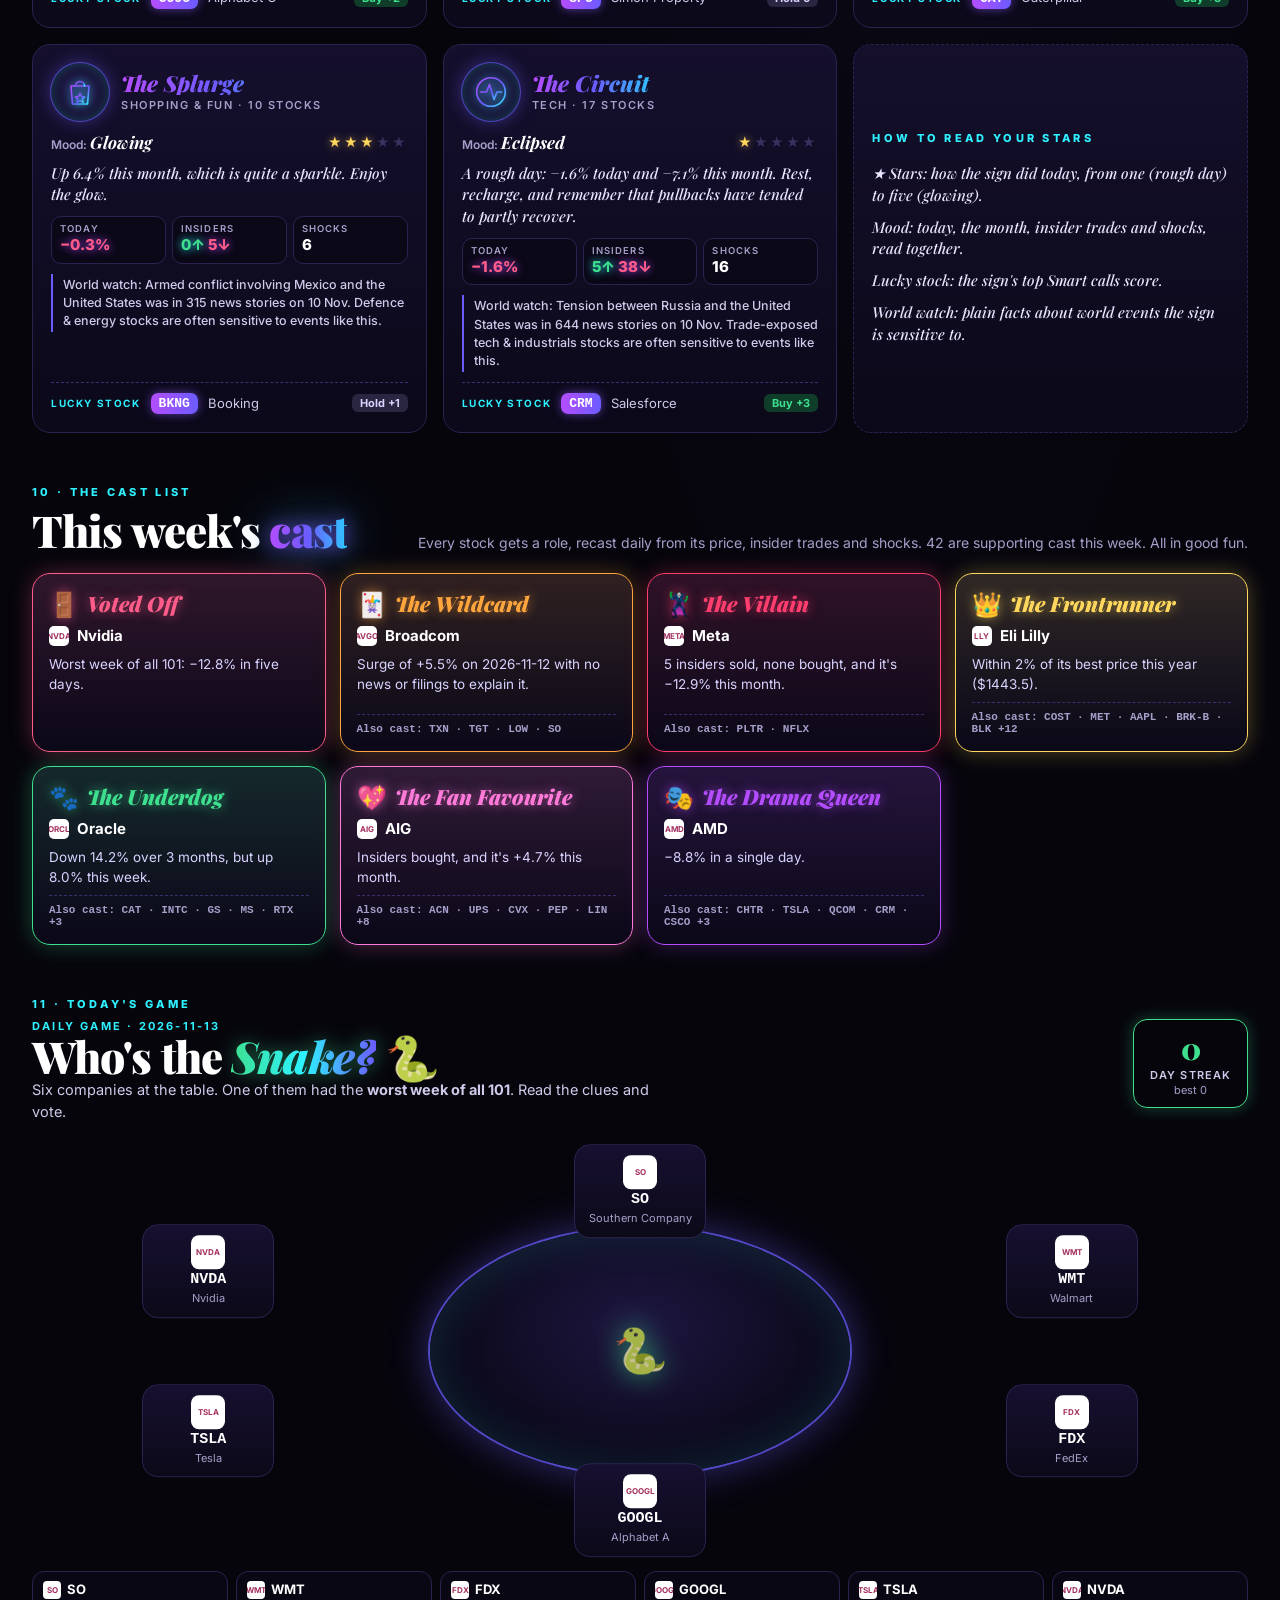
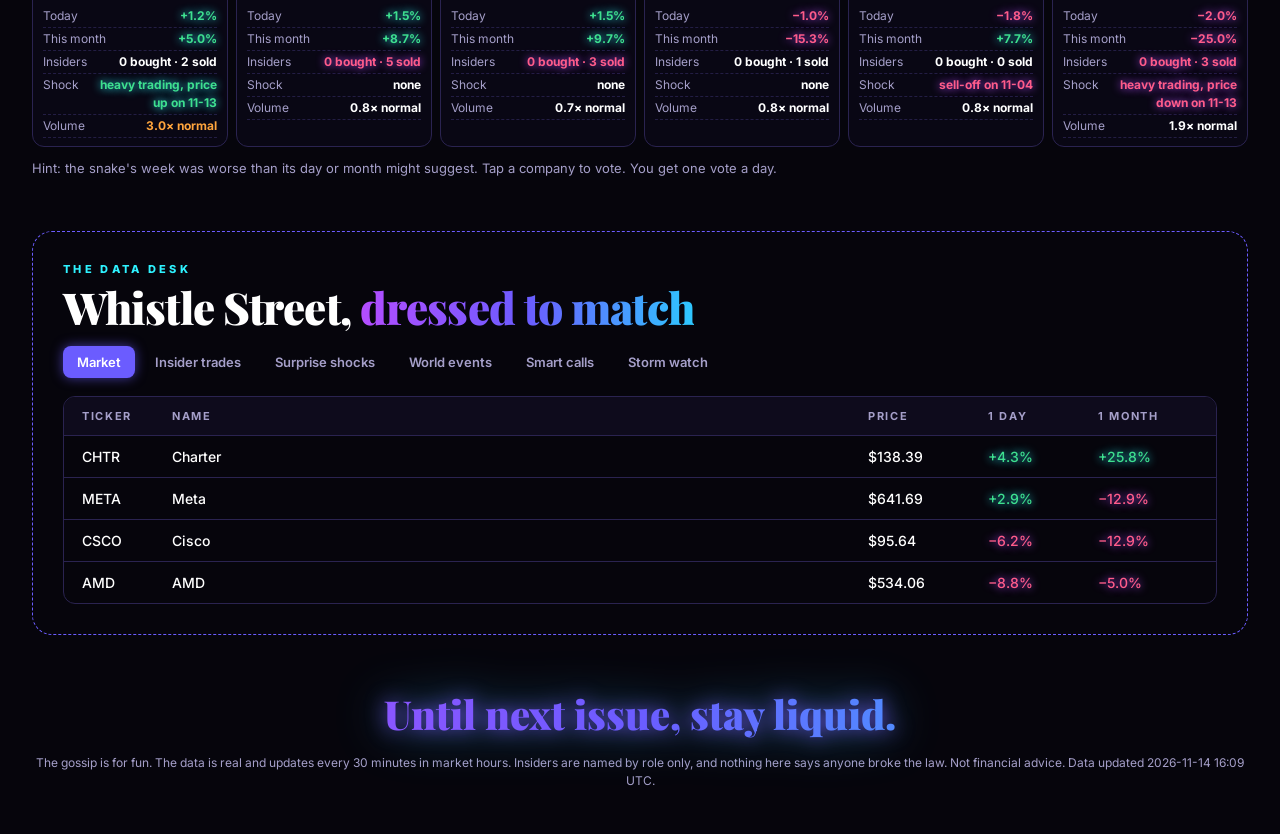
==== commit fd7fc60a: "Replace Ticker Tattler with Whistle Street everywhere Co-Authored-By: Claude Opus 5.5 <noreply@anthr" ====
--- a/site/tattler/index.html
+++ b/site/tattler/index.html
@@ -3,7 +3,7 @@
 <head>
 <meta charset="utf-8">
 <meta name="viewport" content="width=device-width, initial-scale=1">
-<title>The Ticker Tattler</title>
+<title>Whistle Street · The Issue</title>
 <meta name="description" content="Market gossip from Whistle Street: insider trades, surprise moves and world news, built on real data.">
 <link rel="preconnect" href="https://fonts.googleapis.com">
 <link rel="preconnect" href="https://fonts.gstatic.com" crossorigin>
--- a/site/tattler/tattler.css
+++ b/site/tattler/tattler.css
@@ -1,4 +1,4 @@
-/* The Ticker Tattler: two looks on one page. body.diary = pink scrapbook diary, body.feed = black and gold gossip feed. */
+/* Whistle Street Issue: two looks on one page. body.diary = pink scrapbook diary, body.feed = black and gold gossip feed. */
 *{box-sizing:border-box}
 html{-webkit-text-size-adjust:100%}
 body{margin:0;font-family:Inter,system-ui,sans-serif;font-size:15px;line-height:1.5}
--- a/site/snake.css
+++ b/site/snake.css
@@ -1,4 +1,4 @@
-/* Who's the Snake? (shared by the main site and the Ticker Tattler) */
+/* Who's the Snake? (shared by the main site and the Whistle Street Issue) */
 .snakebox{--sp:#b44dff;--sb:#6b5cff;--sc:#2ef2ff;--sl:#3ee08f}
 .sn-head{display:flex;justify-content:space-between;gap:16px;align-items:flex-start;flex-wrap:wrap}
 .sn-kick{margin:0;color:var(--sc);font:700 11px Inter,sans-serif;letter-spacing:.2em;text-transform:uppercase}
